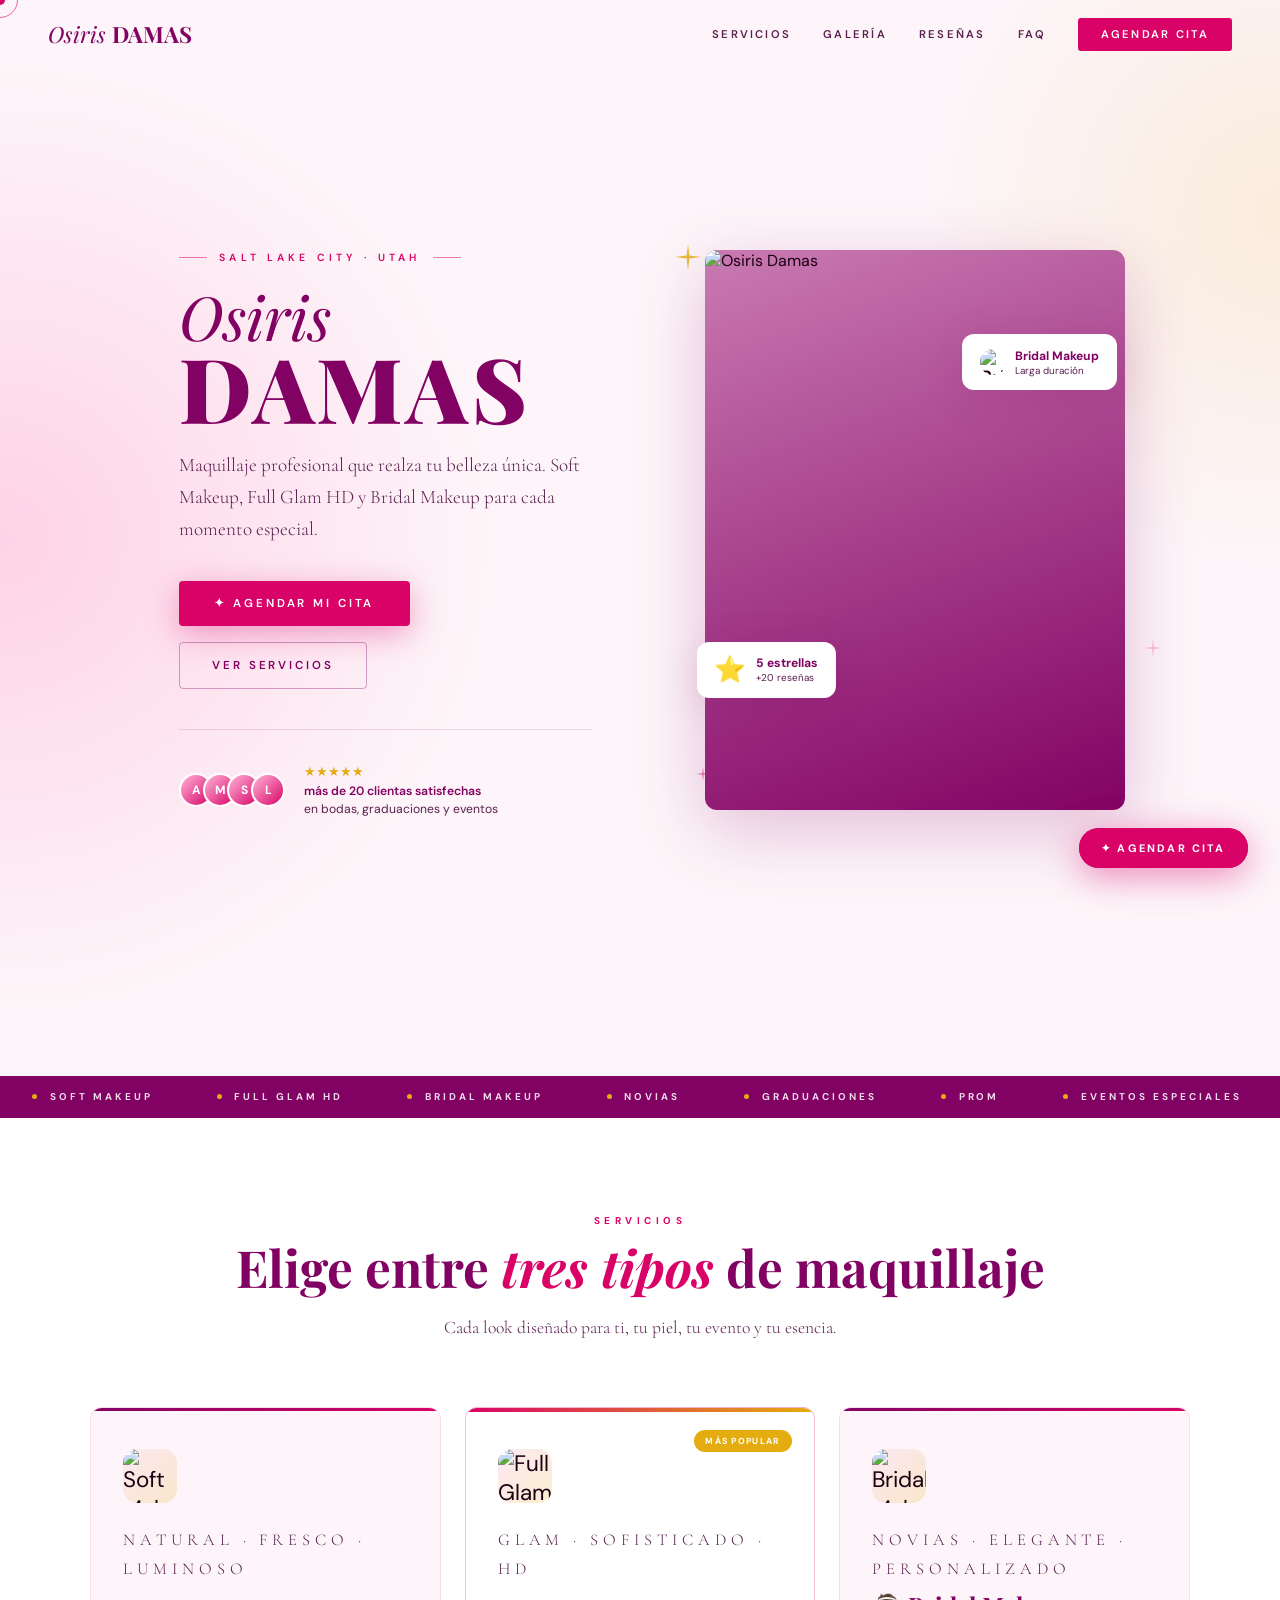
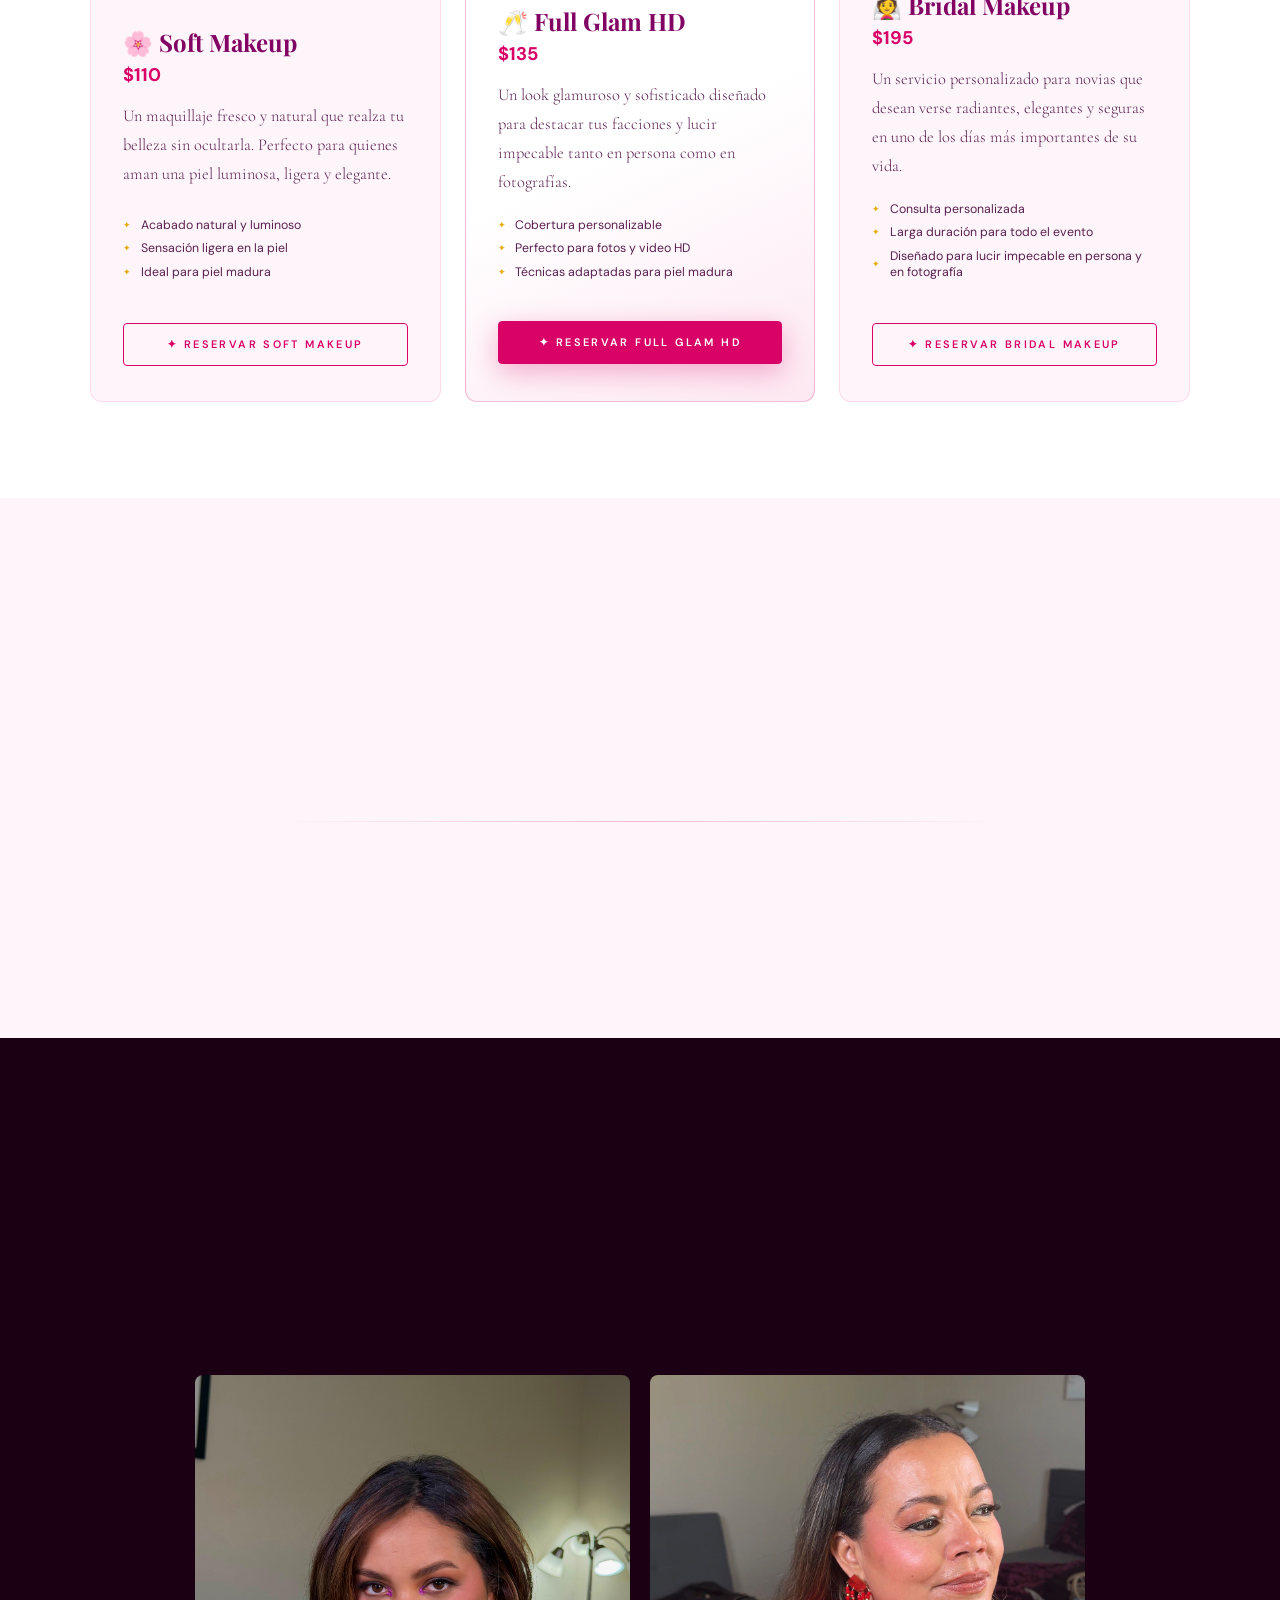
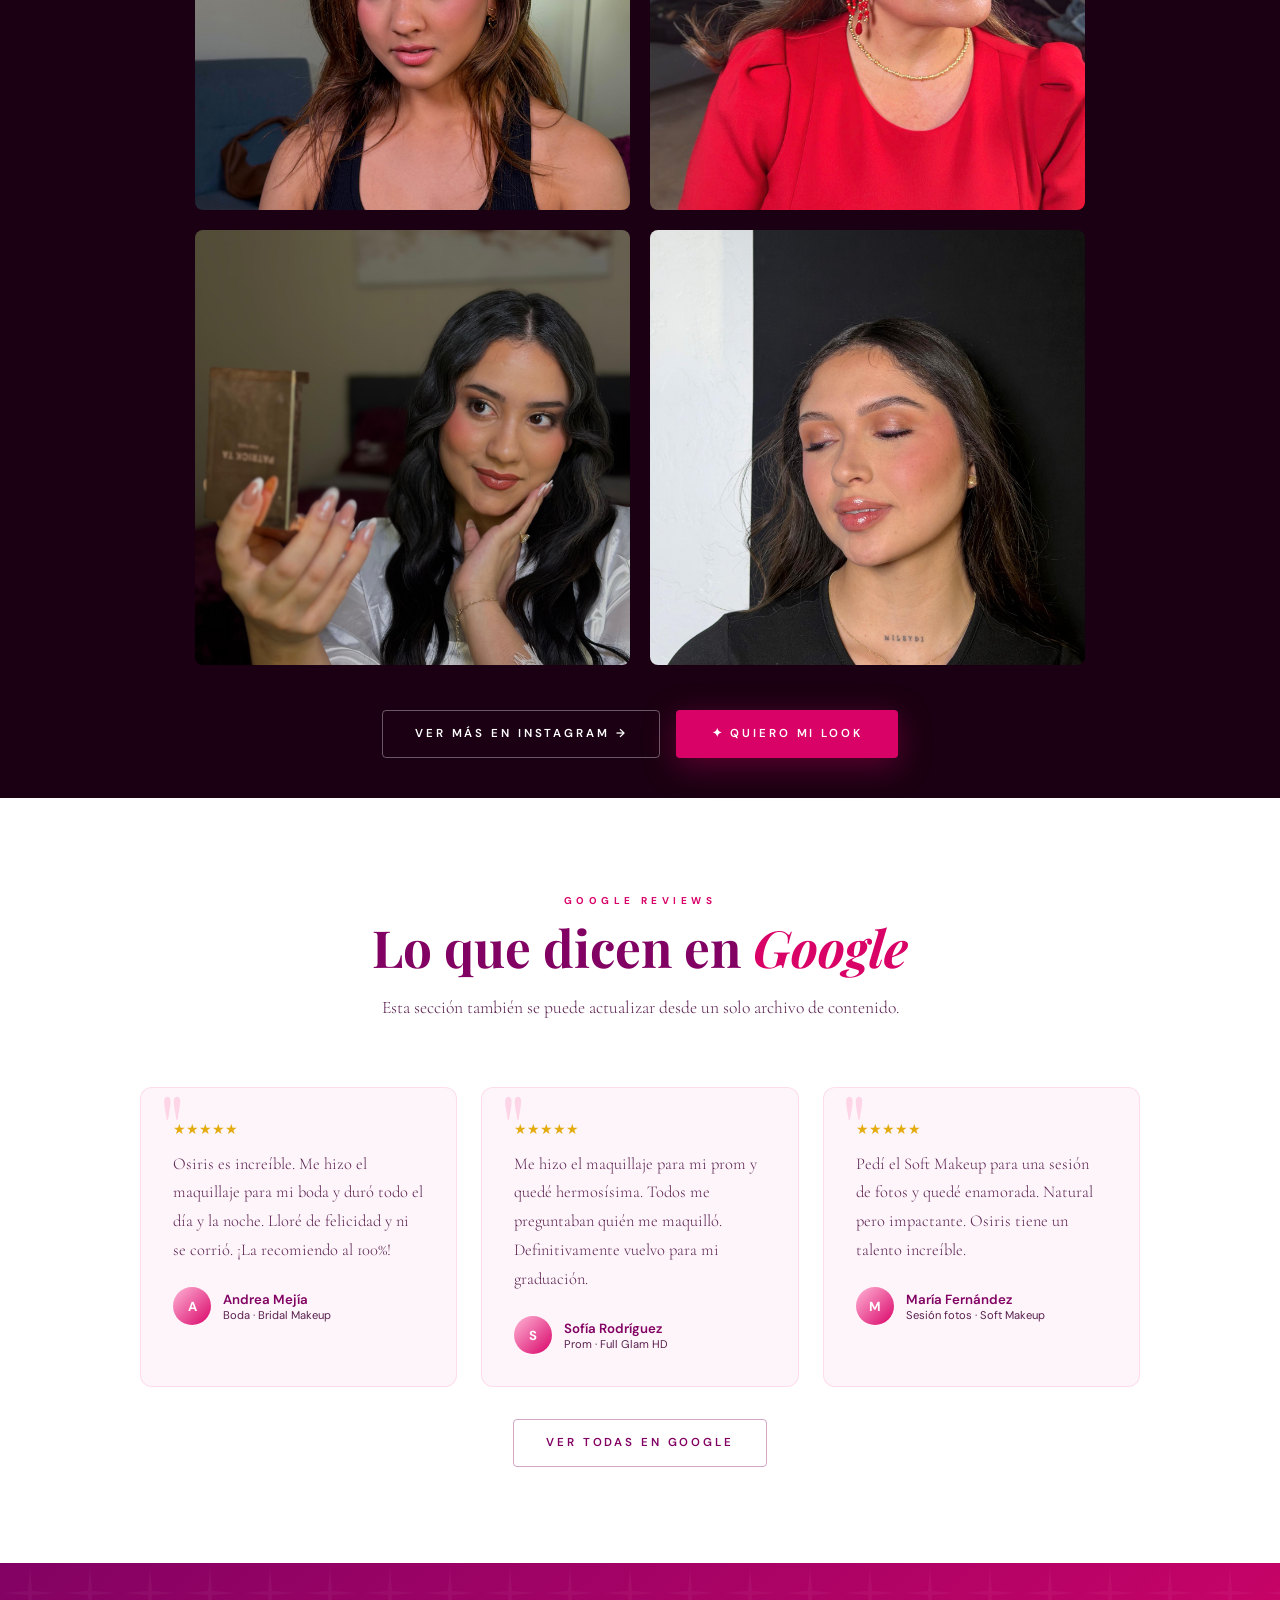
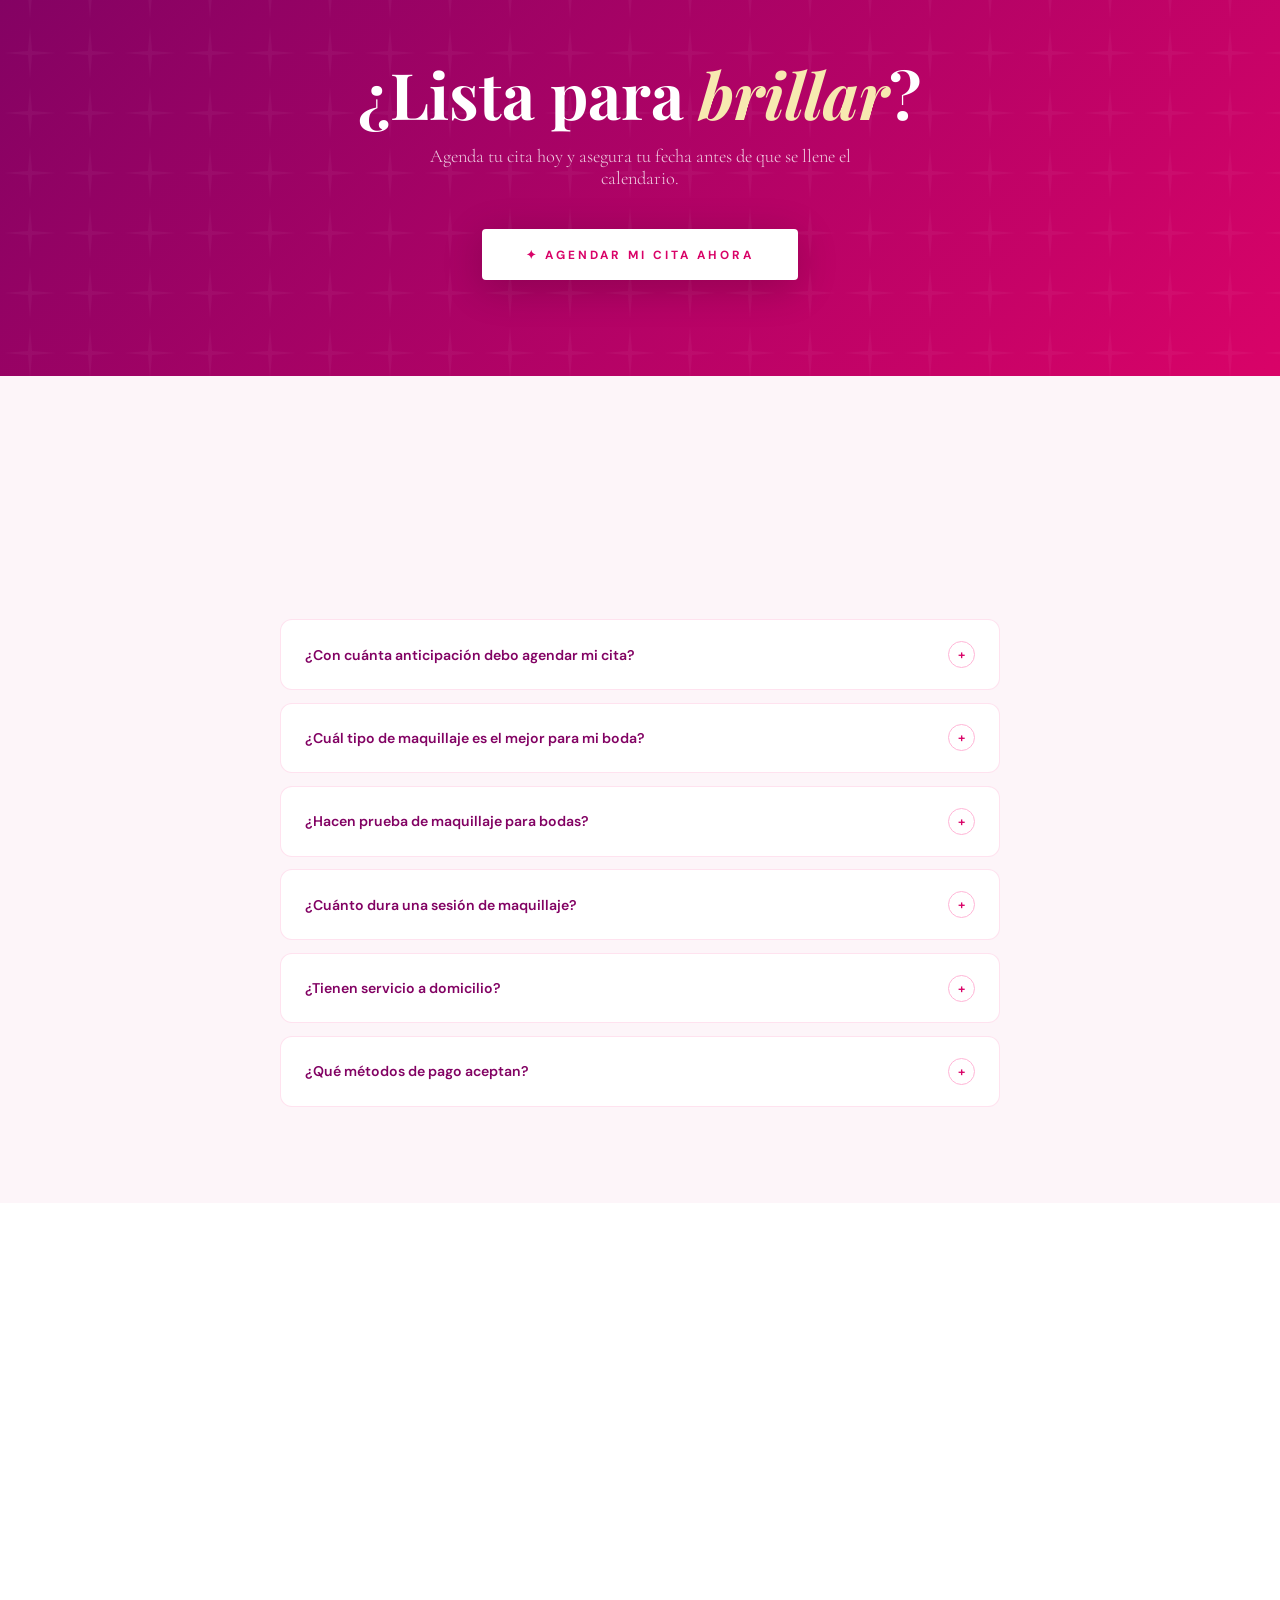
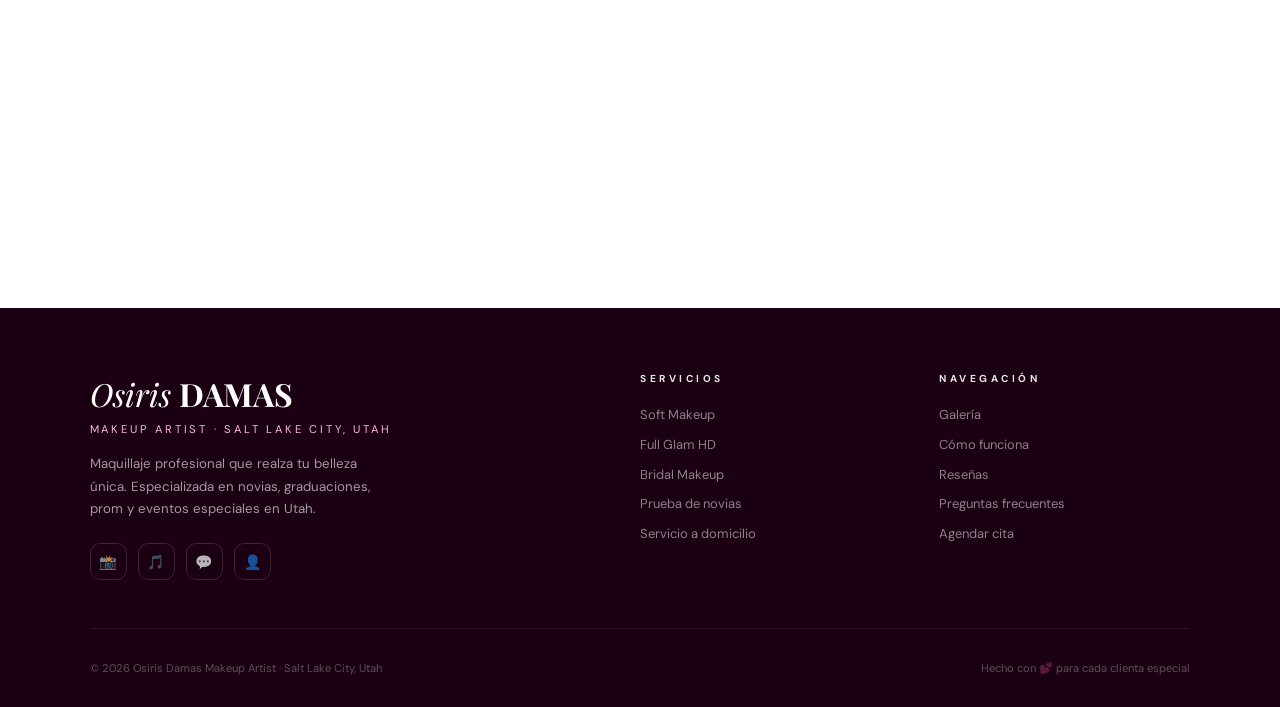
==== index.html @ a89fee1b "Fix content visibility and simplify admin editor" ====
<!DOCTYPE html>
<html lang="es">
<head>
  <!-- Favicon -->
  <link rel="icon" type="image/png" href="assets/icons/1.png">
  <!-- Open Graph image for link sharing -->
  <meta property="og:image" content="assets/hero-image.png">
  <meta property="og:image:type" content="image/png">
  <meta property="og:image:width" content="1200">
  <meta property="og:image:height" content="630">
<meta charset="UTF-8">
<meta name="viewport" content="width=device-width, initial-scale=1.0">
<title>Osiris Damas – Makeup Artist | Salt Lake City, Utah</title>
<meta name="description" content="Maquillaje profesional en Salt Lake City. Soft Makeup, Full Glam HD y Bridal Makeup para novias y eventos especiales. Agenda tu cita hoy.">
<link rel="preconnect" href="https://fonts.googleapis.com">
<link href="https://fonts.googleapis.com/css2?family=Playfair+Display:ital,wght@0,400;0,700;0,900;1,400;1,700&family=Cormorant+Garamond:ital,wght@0,300;0,400;0,600;1,300;1,400&family=DM+Sans:wght@300;400;500;600&display=swap" rel="stylesheet">
<style>
:root {
  --plum:#820263;--fuchsia:#D90368;--blush:#FFB6D7;--blush2:#fde8f2;
  --gold:#E5AC0F;--gold-lt:#f7e9b0;--cream:#FDF5F9;--dark:#1a0012;
  --mid:#5a2050;--white:#FFFFFF;
  --radius-sm:4px;--radius-md:12px;--radius-lg:24px;
  --shadow-sm:0 2px 12px rgba(130,2,99,.08);
  --shadow-md:0 8px 40px rgba(130,2,99,.14);
  --shadow-lg:0 20px 70px rgba(130,2,99,.22);
  --t:.3s cubic-bezier(.4,0,.2,1);
}
*,*::before,*::after{box-sizing:border-box;margin:0;padding:0}
html{scroll-behavior:smooth}
body{font-family:'DM Sans',sans-serif;background:var(--cream);color:var(--dark);overflow-x:hidden;cursor:none}
 
/* CURSOR */
#cursor{position:fixed;width:10px;height:10px;background:var(--fuchsia);border-radius:50%;pointer-events:none;z-index:9999;transform:translate(-50%,-50%);transition:width .2s,height .2s;mix-blend-mode:multiply}
#cursor-ring{position:fixed;width:36px;height:36px;border:1.5px solid var(--fuchsia);border-radius:50%;pointer-events:none;z-index:9998;transform:translate(-50%,-50%);transition:width .25s,height .25s,border-color .25s;opacity:.6}
 
/* NAV */
nav{position:fixed;top:0;left:0;right:0;z-index:100;padding:1.1rem 3rem;display:flex;align-items:center;justify-content:space-between;transition:background var(--t),box-shadow var(--t)}
nav.scrolled{background:rgba(253,245,249,.9);backdrop-filter:blur(18px);box-shadow:0 2px 24px rgba(130,2,99,.08)}
.nav-logo{font-family:'Playfair Display',serif;font-style:italic;font-size:1.4rem;color:var(--plum);text-decoration:none}
.nav-logo span{font-style:normal;font-weight:700}
.nav-links{display:flex;gap:2rem;align-items:center}
.nav-links a{font-size:.7rem;font-weight:600;letter-spacing:.2em;text-transform:uppercase;color:var(--mid);text-decoration:none;transition:color var(--t)}
.nav-links a:hover{color:var(--fuchsia)}
.nav-cta{padding:.6rem 1.4rem!important;background:var(--fuchsia)!important;color:#fff!important;border-radius:3px;transition:background var(--t)!important}
.nav-cta:hover{background:var(--plum)!important}
.hamburger{display:none;flex-direction:column;gap:5px;cursor:pointer;background:none;border:none;padding:4px}
.hamburger span{width:24px;height:1.5px;background:var(--plum);display:block}
 
/* HERO */
.hero{min-height:100vh;display:grid;grid-template-columns:1fr 1fr;align-items:center;position:relative;overflow:hidden;padding-top:80px}
.hero::before{content:'';position:absolute;inset:0;background:radial-gradient(ellipse 70% 80% at 0% 50%,rgba(255,182,215,.55) 0%,transparent 55%),radial-gradient(ellipse 50% 60% at 100% 20%,rgba(229,172,15,.12) 0%,transparent 55%);pointer-events:none}
.hero-text{padding:4rem 3rem 4rem 7vw;position:relative;z-index:1;animation:fadeUp .9s ease both}
.hero-eyebrow{display:inline-flex;align-items:center;gap:.75rem;font-size:.65rem;font-weight:600;letter-spacing:.4em;text-transform:uppercase;color:var(--fuchsia);margin-bottom:1.5rem}
.hero-eyebrow::before,.hero-eyebrow::after{content:'';width:28px;height:1px;background:var(--fuchsia);opacity:.5}
.hero-title{font-family:'Playfair Display',serif;font-size:clamp(3.5rem,7vw,6.5rem);line-height:.93;color:var(--plum);margin-bottom:1.4rem}
.hero-title em{font-style:italic;display:block;font-size:.68em;font-weight:400}
.hero-title strong{display:block;font-weight:900;letter-spacing:.04em}
.hero-sub{font-family:'Cormorant Garamond',serif;font-size:1.2rem;font-weight:300;color:var(--mid);line-height:1.65;max-width:420px;margin-bottom:2.2rem}
.hero-actions{display:flex;gap:1rem;flex-wrap:wrap}
.btn-primary{display:inline-flex;align-items:center;gap:.5rem;padding:.95rem 2.2rem;background:var(--fuchsia);color:#fff;font-size:.72rem;font-weight:600;letter-spacing:.25em;text-transform:uppercase;text-decoration:none;border-radius:var(--radius-sm);border:none;cursor:pointer;transition:background var(--t),transform var(--t),box-shadow var(--t);box-shadow:0 8px 32px rgba(217,3,104,.35)}
.btn-primary:hover{background:var(--plum);transform:translateY(-3px);box-shadow:var(--shadow-lg)}
.btn-ghost{display:inline-flex;align-items:center;gap:.5rem;padding:.95rem 2rem;background:transparent;color:var(--plum);font-size:.72rem;font-weight:600;letter-spacing:.25em;text-transform:uppercase;text-decoration:none;border:1.5px solid rgba(130,2,99,.35);border-radius:var(--radius-sm);cursor:pointer;transition:all var(--t)}
.btn-ghost:hover{background:var(--plum);color:#fff;border-color:var(--plum);transform:translateY(-3px)}
.hero-proof{display:flex;align-items:center;gap:1.2rem;margin-top:2.5rem;padding-top:2rem;border-top:1px solid rgba(130,2,99,.12)}
.proof-avatars{display:flex}
.proof-avatars span{width:34px;height:34px;border-radius:50%;border:2px solid #fff;background:linear-gradient(135deg,var(--blush),var(--fuchsia));margin-left:-10px;display:flex;align-items:center;justify-content:center;font-size:.75rem;color:#fff;font-weight:700}
.proof-avatars span:first-child{margin-left:0}
.proof-text{font-size:.76rem;color:var(--mid);line-height:1.5}
.proof-text strong{color:var(--plum);font-weight:600}
.proof-stars{color:var(--gold);font-size:.8rem;display:block}
 
/* hero visual */
.hero-visual{position:relative;height:100vh;display:flex;align-items:center;justify-content:center;animation:fadeUp 1s .2s ease both}
.hero-img-main{width:420px;height:560px;border-radius:var(--radius-md);background:linear-gradient(160deg,#c97ab2 0%,#820263 100%);box-shadow:var(--shadow-lg);position:relative;display:flex;align-items:center;justify-content:center;overflow:hidden}

.hero-chip{position:absolute;background:#fff;border-radius:var(--radius-md);padding:.85rem 1.1rem;box-shadow:var(--shadow-md);font-size:.72rem;font-weight:600;display:flex;align-items:center;gap:.6rem;animation:float 4s ease-in-out infinite}
.hero-chip-1{top:15%;right:2%;animation-delay:0s}
.hero-chip-2{bottom:20%;left:-2%;animation-delay:1.5s}
.chip-icon{font-size:1.2rem}
.chip-label{color:var(--mid);font-size:.62rem;display:block;font-weight:400}
.deco-star{position:absolute;pointer-events:none;animation:twinkle 3s ease-in-out infinite}
 
@keyframes float{0%,100%{transform:translateY(0)}50%{transform:translateY(-8px)}}
@keyframes twinkle{0%,100%{opacity:.3;transform:scale(1) rotate(0deg)}50%{opacity:1;transform:scale(1.25) rotate(20deg)}}
@keyframes fadeUp{from{opacity:0;transform:translateY(28px)}to{opacity:1;transform:translateY(0)}}
@keyframes scroll-left{from{transform:translateX(0)}to{transform:translateX(-50%)}}
@keyframes ripple{from{transform:scale(1);opacity:.4}to{transform:scale(1.5);opacity:0}}
@keyframes pulse-btn{0%,100%{box-shadow:0 8px 36px rgba(217,3,104,.45)}50%{box-shadow:0 8px 50px rgba(217,3,104,.7)}}
 
/* TICKER */
.ticker{background:var(--plum);padding:.9rem 0;overflow:hidden}
.ticker-track{display:flex;animation:scroll-left 22s linear infinite;white-space:nowrap}
.ticker-item{display:inline-flex;align-items:center;gap:.8rem;padding:0 2rem;font-size:.62rem;font-weight:700;letter-spacing:.3em;text-transform:uppercase;color:rgba(255,255,255,.85)}
.ticker-dot{width:5px;height:5px;border-radius:50%;background:var(--gold);flex-shrink:0}
 
/* SECTION SYSTEM */
section{padding:6rem 7vw}
.section-header{text-align:center;margin-bottom:4rem}
.section-header .overline{font-size:.62rem;font-weight:700;letter-spacing:.45em;text-transform:uppercase;color:var(--fuchsia);display:block;margin-bottom:.7rem}
.section-header h2{font-family:'Playfair Display',serif;font-size:clamp(2rem,4vw,3.2rem);color:var(--plum);line-height:1.15}
.section-header h2 em{font-style:italic;color:var(--fuchsia)}
.section-header p{font-family:'Cormorant Garamond',serif;font-size:1.1rem;font-weight:300;color:var(--mid);max-width:520px;margin:1rem auto 0;line-height:1.7}
 
/* CARDS */
#servicios{background:#fff}
.cards{display:grid;grid-template-columns:repeat(auto-fit,minmax(285px,1fr));gap:1.5rem;max-width:1100px;margin:0 auto}
.card{position:relative;background:var(--cream);border-radius:var(--radius-md);padding:2.6rem 2rem 2.2rem;display:flex;flex-direction:column;align-items:flex-start;overflow:hidden;transition:transform var(--t),box-shadow var(--t);border:1.5px solid rgba(255,182,215,.4)}
.card:hover{transform:translateY(-8px);box-shadow:var(--shadow-lg)}
.card::before{content:'';position:absolute;top:0;left:0;right:0;height:3px;background:linear-gradient(90deg,var(--plum),var(--fuchsia))}
.card.featured{background:linear-gradient(155deg,#fff 55%,var(--blush2));border-color:rgba(217,3,104,.25)}
.card.featured::before{background:linear-gradient(90deg,var(--fuchsia),var(--gold));height:4px}
.badge{position:absolute;top:1.4rem;right:1.4rem;background:var(--gold);color:#fff;font-size:.55rem;font-weight:700;letter-spacing:.15em;text-transform:uppercase;padding:.3rem .7rem;border-radius:20px}
.card-icon{width:54px;height:54px;border-radius:14px;display:flex;align-items:center;justify-content:center;font-size:1.4rem;margin-bottom:1.4rem;background:linear-gradient(135deg,var(--blush2),rgba(229,172,15,.2))}
.card-tag{font-size:.6rem;font-weight:700;letter-spacing:.3em;text-transform:uppercase;color:var(--gold);margin-bottom:.5rem}
.card h3{font-family:'Playfair Display',serif;font-size:1.5rem;color:var(--plum);margin-bottom:.35rem;line-height:1.2}
.card-price{font-size:1.15rem;font-weight:700;color:var(--fuchsia);margin-bottom:.95rem}
.card p{font-family:'Cormorant Garamond',serif;font-size:1.03rem;line-height:1.75;color:var(--mid);font-weight:300;flex:1}
.card-perks{margin:1.3rem 0;display:flex;flex-direction:column;gap:.45rem}
.card-perks li{display:flex;align-items:center;gap:.6rem;font-size:.77rem;color:var(--mid);list-style:none}
.card-perks li::before{content:'✦';color:var(--gold);font-size:.58rem;flex-shrink:0}
.btn-book{display:inline-flex;align-items:center;justify-content:center;gap:.5rem;width:100%;padding:.85rem;border:1.5px solid var(--fuchsia);background:transparent;color:var(--fuchsia);font-family:'DM Sans',sans-serif;font-size:.68rem;font-weight:600;letter-spacing:.22em;text-transform:uppercase;text-decoration:none;border-radius:var(--radius-sm);cursor:pointer;transition:all var(--t);margin-top:1.4rem}
.btn-book:hover,.card.featured .btn-book{background:var(--fuchsia);color:#fff;box-shadow:0 8px 28px rgba(217,3,104,.3);transform:translateY(-2px)}
.card.featured .btn-book:hover{background:var(--plum);border-color:var(--plum)}
 
/* PROCESS */
#proceso{background:var(--cream)}
.steps{display:grid;grid-template-columns:repeat(auto-fit,minmax(190px,1fr));gap:2rem;max-width:900px;margin:0 auto;position:relative}
.steps::before{content:'';position:absolute;top:2.1rem;left:10%;right:10%;height:1px;background:linear-gradient(90deg,transparent,var(--blush),transparent)}
.step{text-align:center;display:flex;flex-direction:column;align-items:center;gap:.9rem;position:relative;z-index:1}
.step-num{width:44px;height:44px;border-radius:50%;background:#fff;border:1.5px solid var(--blush);display:flex;align-items:center;justify-content:center;font-family:'Playfair Display',serif;font-style:italic;font-size:1.2rem;color:var(--fuchsia);box-shadow:var(--shadow-sm)}
.step h4{font-family:'Playfair Display',serif;font-size:1rem;color:var(--plum)}
.step p{font-size:.8rem;color:var(--mid);line-height:1.6}
 
/* GALLERY */
#galeria{background:var(--dark);padding:6rem 0 0}
#galeria .section-header{padding:0 7vw 3rem}
#galeria .section-header h2{color:#fff}
#galeria .section-header h2 em{color:var(--blush)}
#galeria .section-header p{color:rgba(255,255,255,.6)}
#galeria .overline{color:var(--blush)}
.gallery-grid{
  display: grid;
  grid-template-columns: repeat(2, 1fr);
  grid-template-rows: auto;
  gap: 20px;
  padding: 0 5px 5px;
  max-width: 900px;
  margin: 0 auto;
}
.gal-item {
  position: relative;
  width: 100%;
  aspect-ratio: 1/1;
  min-height: 320px;
  overflow: hidden;
  border-radius: 8px;
  background: #eee;
  display: flex;
  align-items: center;
  justify-content: center;
}
.gal-item img {
  width: 100%;
  height: 100%;
  object-fit: cover;
  display: block;
}
.gal-item{border-radius:8px;overflow:hidden;position:relative;cursor:pointer;transition:transform var(--t),box-shadow var(--t)}
.gal-item:hover{transform:scale(1.025);z-index:2;box-shadow:0 20px 60px rgba(0,0,0,.5)}
.gal-icon{position:absolute;inset:0;display:flex;align-items:center;justify-content:center;font-size:3rem;opacity:.2}
.gal-label{position:absolute;bottom:.8rem;left:1rem;z-index:2;font-size:.58rem;font-weight:700;letter-spacing:.25em;text-transform:uppercase;color:rgba(255,255,255,.9);opacity:0;transform:translateY(6px);transition:all var(--t)}
.gal-item:hover .gal-label{opacity:1;transform:translateY(0)}
.gallery-cta{text-align:center;padding:2.5rem 1rem;display:flex;gap:1rem;justify-content:center;flex-wrap:wrap}
 
/* TESTIMONIALS */
#testimonios{background:#fff}
.testi-grid{display:grid;grid-template-columns:repeat(auto-fit,minmax(280px,1fr));gap:1.5rem;max-width:1000px;margin:0 auto}
.testi{background:var(--cream);border-radius:var(--radius-md);padding:2rem;border:1.5px solid rgba(255,182,215,.4);position:relative;transition:transform var(--t),box-shadow var(--t)}
.testi:hover{transform:translateY(-4px);box-shadow:var(--shadow-md)}
.testi::before{content:'"';font-family:'Playfair Display',serif;font-size:5.5rem;color:var(--blush);line-height:1;position:absolute;top:-.4rem;left:1.1rem;opacity:.5}
.testi-stars{color:var(--gold);font-size:.88rem;margin-bottom:.75rem}
.testi p{font-family:'Cormorant Garamond',serif;font-size:1.03rem;font-weight:300;line-height:1.75;color:var(--mid);margin-bottom:1.4rem}
.testi-author{display:flex;align-items:center;gap:.75rem}
.author-avatar{width:38px;height:38px;border-radius:50%;background:linear-gradient(135deg,var(--blush),var(--fuchsia));display:flex;align-items:center;justify-content:center;font-weight:700;color:#fff;font-size:.82rem;flex-shrink:0}
.author-name{font-weight:600;font-size:.83rem;color:var(--plum)}
.author-event{font-size:.7rem;color:var(--mid)}
.reviews-cta{text-align:center;margin-top:2rem}
 
/* CTA BANNER */
#cta-banner{background:linear-gradient(135deg,var(--plum) 0%,var(--fuchsia) 100%);padding:6rem 7vw;text-align:center;position:relative;overflow:hidden}
#cta-banner::before{content:'';position:absolute;inset:0;background:url("data:image/svg+xml,%3Csvg width='60' height='60' xmlns='http://www.w3.org/2000/svg'%3E%3Cpath d='M30 5 L32 28 L55 30 L32 32 L30 55 L28 32 L5 30 L28 28 Z' fill='rgba(255,255,255,0.04)'/%3E%3C/svg%3E") repeat;pointer-events:none}
#cta-banner h2{font-family:'Playfair Display',serif;font-size:clamp(2.2rem,5vw,4rem);color:#fff;line-height:1.1;margin-bottom:1rem;position:relative}
#cta-banner h2 em{font-style:italic;color:var(--gold-lt)}
#cta-banner p{font-family:'Cormorant Garamond',serif;font-size:1.15rem;font-weight:300;color:rgba(255,255,255,.8);max-width:480px;margin:0 auto 2.5rem;position:relative}
.btn-cta-white{display:inline-flex;align-items:center;gap:.6rem;padding:1.1rem 2.8rem;background:#fff;color:var(--fuchsia);font-size:.74rem;font-weight:700;letter-spacing:.25em;text-transform:uppercase;text-decoration:none;border-radius:var(--radius-sm);transition:all var(--t);box-shadow:0 8px 40px rgba(0,0,0,.2);position:relative}
.btn-cta-white:hover{background:var(--gold);color:#fff;transform:translateY(-4px);box-shadow:0 16px 48px rgba(0,0,0,.3)}
 
/* FAQ */
#faq{background:var(--cream)}
.faq-list{max-width:720px;margin:0 auto;display:flex;flex-direction:column;gap:.8rem}
.faq-item{background:#fff;border-radius:var(--radius-md);border:1.5px solid rgba(255,182,215,.4);overflow:hidden;transition:box-shadow var(--t)}
.faq-item:hover{box-shadow:var(--shadow-sm)}
.faq-q{width:100%;background:none;border:none;padding:1.3rem 1.5rem;display:flex;align-items:center;justify-content:space-between;gap:1rem;cursor:pointer;font-family:'DM Sans',sans-serif;font-size:.88rem;font-weight:600;color:var(--plum);text-align:left}
.faq-arrow{width:27px;height:27px;border-radius:50%;border:1.5px solid var(--blush);display:flex;align-items:center;justify-content:center;flex-shrink:0;transition:transform var(--t),background var(--t),border-color var(--t);color:var(--fuchsia);font-size:.8rem}
.faq-item.open .faq-arrow{transform:rotate(45deg);background:var(--fuchsia);border-color:var(--fuchsia);color:#fff}
.faq-a{max-height:0;overflow:hidden;transition:max-height .4s ease,padding .3s;padding:0 1.5rem;font-family:'Cormorant Garamond',serif;font-size:1rem;font-weight:300;color:var(--mid);line-height:1.7}
.faq-item.open .faq-a{max-height:300px;padding:0 1.5rem 1.3rem}
 
/* BOOKING */
#agendar{background:#fff;display:grid;grid-template-columns:1fr 1fr;gap:4rem;align-items:center;padding:6rem 7vw}
.contact-info h2{font-family:'Playfair Display',serif;font-size:clamp(2rem,4vw,3rem);color:var(--plum);line-height:1.2;margin-bottom:1rem}
.contact-info h2 em{font-style:italic;color:var(--fuchsia)}
.contact-info>p{font-family:'Cormorant Garamond',serif;font-size:1.1rem;font-weight:300;color:var(--mid);line-height:1.7;margin-bottom:2rem}
.contact-detail{display:flex;align-items:center;gap:.8rem;margin-bottom:1rem;font-size:.83rem;color:var(--mid)}
.contact-detail strong{color:var(--plum);font-weight:600}
.contact-detail .icon{width:36px;height:36px;border-radius:10px;background:var(--blush2);display:flex;align-items:center;justify-content:center;font-size:1rem;flex-shrink:0}
.booking-form{
  background: #fff;
  border-radius: var(--radius-lg);
  padding: 2.8rem 2.2rem 2.2rem 2.2rem;
  border: 2.5px solid #f7e9b0;
  box-shadow: 0 8px 32px rgba(217,3,104,.10);
  max-width: 480px;
  margin: 0 auto;
  display: flex;
  flex-direction: column;
  gap: 1.2rem;
}
.booking-form h3{font-family:'Playfair Display',serif;font-size:1.6rem;color:var(--plum);margin-bottom:.3rem}
.form-sub{font-size:.78rem;color:var(--mid);margin-bottom:1.8rem}
.booking-cta-copy{font-size:.82rem;color:var(--mid);margin:-.3rem 0 .9rem;line-height:1.6}
.booking-actions{display:flex;flex-direction:column;gap:.85rem}
.form-row{
  display: grid;
  grid-template-columns: 1fr 1fr;
  gap: 1.2rem;
  margin-bottom: 1.2rem;
}
.form-group{
  display: flex;
  flex-direction: column;
  gap: .4rem;
  margin-bottom: 1.1rem;
}
.form-group label{
  font-size: .7rem;
  font-weight: 700;
  letter-spacing: .18em;
  text-transform: uppercase;
  color: #820263;
  margin-bottom: .2rem;
}
.form-group input,
.form-group select,
.form-group textarea {
  background: #fff;
  border: 1.5px solid #f7e9b0;
  border-radius: var(--radius-md);
  padding: .82rem 1.1rem;
  font-family: 'DM Sans',sans-serif;
  font-size: .97rem;
  color: var(--dark);
  outline: none;
  transition: border-color var(--t),box-shadow var(--t);
  appearance: none;
  margin-top: .1rem;
  margin-bottom: .1rem;
  box-shadow: 0 2px 12px rgba(130,2,99,.04);
  font-weight: 400;
}
.form-group input:focus,
.form-group select:focus,
.form-group textarea:focus {
  border-color: var(--fuchsia);
  box-shadow: 0 0 0 3px #D9036822;
}
.form-group textarea{
  resize: vertical;
  min-height: 85px;
  max-height: 220px;
}
.form-submit{
  width: 100%;
  padding: 1.1rem;
  background: var(--fuchsia);
  color: #fff;
  border: none;
  border-radius: var(--radius-md);
  font-family: 'DM Sans',sans-serif;
  font-size: .92rem;
  font-weight: 700;
  letter-spacing: .25em;
  text-transform: uppercase;
  cursor: pointer;
  transition: background var(--t),transform var(--t),box-shadow var(--t);
  box-shadow: 0 8px 32px rgba(217,3,104,.18);
  margin-top: .7rem;
  display: flex;
  align-items: center;
  justify-content: center;
  gap: .7rem;
  margin-bottom: .2rem;
}
.form-submit:hover{
  background: var(--plum);
  transform: translateY(-2px);
  box-shadow: var(--shadow-lg);
}
.form-success{display:none;text-align:center;padding:2rem}
.form-success .success-icon{font-size:3rem;margin-bottom:1rem}
.form-success h4{font-family:'Playfair Display',serif;font-size:1.5rem;color:var(--plum);margin-bottom:.5rem}
.form-success p{color:var(--mid);font-size:.86rem}
 
/* FOOTER */
footer{background:var(--dark);padding:4rem 7vw 2rem;color:rgba(255,255,255,.6)}
.footer-top{display:grid;grid-template-columns:2fr 1fr 1fr;gap:3rem;padding-bottom:3rem;border-bottom:1px solid rgba(255,255,255,.08);margin-bottom:2rem}
.footer-logo{font-family:'Playfair Display',serif;font-style:italic;font-size:2rem;color:#fff;display:block;margin-bottom:.4rem}
.footer-logo span{font-style:normal;font-weight:700}
.footer-tagline{font-size:.7rem;letter-spacing:.25em;text-transform:uppercase;color:var(--blush);margin-bottom:1.1rem}
.footer-desc{font-size:.83rem;line-height:1.7;max-width:280px}
.footer-social{display:flex;gap:.7rem;margin-top:1.4rem}
.social-btn{width:37px;height:37px;border-radius:10px;border:1px solid rgba(255,255,255,.15);display:flex;align-items:center;justify-content:center;color:rgba(255,255,255,.7);text-decoration:none;font-size:.88rem;transition:all var(--t)}
.social-btn:hover{background:var(--fuchsia);border-color:var(--fuchsia);color:#fff;transform:translateY(-2px)}
.footer-col h5{font-size:.63rem;font-weight:700;letter-spacing:.35em;text-transform:uppercase;color:rgba(255,255,255,.9);margin-bottom:1.1rem}
.footer-col ul{list-style:none}
.footer-col ul li{margin-bottom:.55rem}
.footer-col ul li a{color:rgba(255,255,255,.5);text-decoration:none;font-size:.81rem;transition:color var(--t)}
.footer-col ul li a:hover{color:var(--blush)}
.footer-bottom{display:flex;align-items:center;justify-content:space-between;font-size:.7rem;color:rgba(255,255,255,.3);flex-wrap:wrap;gap:.5rem}
 
/* FAB */
.fab{position:fixed;bottom:2rem;right:2rem;z-index:90;display:flex;flex-direction:column;align-items:flex-end;gap:.6rem}
.fab-btn{display:inline-flex;align-items:center;gap:.6rem;padding:.82rem 1.4rem;background:var(--fuchsia);color:#fff;border-radius:40px;font-size:.68rem;font-weight:700;letter-spacing:.2em;text-transform:uppercase;text-decoration:none;box-shadow:0 8px 36px rgba(217,3,104,.45);transition:all var(--t);animation:pulse-btn 3s ease-in-out infinite;position:relative}
.fab-btn:hover{background:var(--plum);transform:scale(1.05);animation:none}
.fab-pulse{position:absolute;inset:0;border-radius:40px;background:var(--fuchsia);animation:ripple 2s ease-out infinite;z-index:-1}
 
/* REVEAL */
.reveal{opacity:0;transform:translateY(28px);transition:opacity .7s ease,transform .7s ease}
.reveal.delay-1{transition-delay:.1s}
.reveal.delay-2{transition-delay:.2s}
.reveal.delay-3{transition-delay:.3s}
.reveal.visible{opacity:1;transform:none}
 
/* RESPONSIVE */
@media(max-width:900px){
  nav{padding:1rem 1.5rem}
  .nav-links{display:none}
  .hamburger{display:flex}
  .hero{grid-template-columns:1fr;min-height:auto;padding-top:80px}
  .hero-visual{display:none}
  .hero-text{padding:3.5rem 1.5rem 3rem}
  #agendar{grid-template-columns:1fr;gap:2rem;padding:4rem 1.5rem}
  .footer-top{grid-template-columns:1fr;gap:2rem}
  .steps::before{display:none}
  .gallery-grid{grid-template-columns:repeat(2,1fr);grid-template-rows:auto}
  .gal-item{grid-column:span 1!important;grid-row:span 1!important;height:180px}
  section{padding:4rem 1.5rem}
  .form-row{grid-template-columns:1fr}
}
</style>
</head>
<body>
 
<div id="cursor"></div>
<div id="cursor-ring"></div>
 
<!-- FAB -->
<div class="fab">
  <div class="fab-pulse"></div>
  <a href="#agendar" class="fab-btn" data-calendly-link>✦ Agendar Cita</a>
</div>
 
<!-- NAV -->
<nav id="nav">
  <a href="#" class="nav-logo">Osiris <span>DAMAS</span></a>
  <div class="nav-links">
    <a href="#servicios">Servicios</a>
    <a href="#galeria">Galería</a>
    <a href="#testimonios">Reseñas</a>
    <a href="#faq">FAQ</a>
    <a href="#agendar" class="nav-cta" data-calendly-link>Agendar Cita</a>
  </div>
  <button class="hamburger" onclick="toggleMenu()" aria-label="Menu">
    <span></span><span></span><span></span>
  </button>
</nav>
 
<!-- HERO -->
<section class="hero">
  <div class="hero-text">
    <p class="hero-eyebrow">Salt Lake City · Utah</p>
    <h1 class="hero-title">
      <em>Osiris</em>
      <strong>DAMAS</strong>
    </h1>
    <p class="hero-sub">Maquillaje profesional que realza tu belleza única. Soft Makeup, Full Glam HD y Bridal Makeup para cada momento especial.</p>
    <div class="hero-actions">
      <a href="#agendar" class="btn-primary" data-calendly-link>✦ Agendar mi cita</a>
      <a href="#servicios" class="btn-ghost">Ver servicios</a>
    </div>
    <div class="hero-proof">
      <div class="proof-avatars">
        <span>A</span><span>M</span><span>S</span><span>L</span>
      </div>
      <div class="proof-text">
        <span class="proof-stars">★★★★★</span>
        <strong>más de 20 clientas satisfechas</strong><br>
        en bodas, graduaciones y eventos
      </div>
    </div>
  </div>
 
  <div class="hero-visual">
    <svg class="deco-star" style="position:absolute;top:18%;left:6%;width:30px;animation-delay:0s" viewBox="0 0 32 32"><path d="M16 2l1.5 12.5L30 16l-12.5 1.5L16 30l-1.5-12.5L2 16l12.5-1.5Z" fill="#E5AC0F" opacity=".8"/></svg>
    <svg class="deco-star" style="position:absolute;top:62%;right:5%;width:20px;animation-delay:1.2s" viewBox="0 0 32 32"><path d="M16 2l1.5 12.5L30 16l-12.5 1.5L16 30l-1.5-12.5L2 16l12.5-1.5Z" fill="#FFB6D7" opacity=".9"/></svg>
    <svg class="deco-star" style="position:absolute;bottom:22%;left:10%;width:16px;animation-delay:.6s" viewBox="0 0 32 32"><path d="M16 2l1.5 12.5L30 16l-12.5 1.5L16 30l-1.5-12.5L2 16l12.5-1.5Z" fill="#D90368" opacity=".5"/></svg>
    <div style="position:relative">
      <div class="hero-img-main">
        <img src="assets/hero-image.png" alt="Osiris Damas" style="width:100%;height:100%;object-fit:cover;display:block;" />
      </div>
      <div class="hero-chip hero-chip-1">
        <img src="assets/icons/1.png" alt="Bridal Makeup Icon" class="chip-icon" style="width:1.6rem;height:1.6rem;object-fit:cover;border-radius:50%;" />
        <div><strong style="color:var(--plum);font-size:.76rem">Bridal Makeup</strong><span class="chip-label">Larga duración</span></div>
      </div>
      <div class="hero-chip hero-chip-2">
        <span class="chip-icon" style="font-size:1.6rem;line-height:1">⭐</span>
        <div><strong style="color:var(--plum);font-size:.76rem">5 estrellas</strong><span class="chip-label">+20 reseñas</span></div>
      </div>
    </div>
  </div>
</section>
 
<!-- TICKER -->
<div class="ticker">
  <div class="ticker-track">
    <span class="ticker-item"><span class="ticker-dot"></span>Soft Makeup</span>
    <span class="ticker-item"><span class="ticker-dot"></span>Full Glam HD</span>
    <span class="ticker-item"><span class="ticker-dot"></span>Bridal Makeup</span>
    <span class="ticker-item"><span class="ticker-dot"></span>Novias</span>
    <span class="ticker-item"><span class="ticker-dot"></span>Graduaciones</span>
    <span class="ticker-item"><span class="ticker-dot"></span>Prom</span>
    <span class="ticker-item"><span class="ticker-dot"></span>Eventos Especiales</span>
    <span class="ticker-item"><span class="ticker-dot"></span>Osiris Damas</span>
    <span class="ticker-item"><span class="ticker-dot"></span>Soft Makeup</span>
    <span class="ticker-item"><span class="ticker-dot"></span>Full Glam HD</span>
    <span class="ticker-item"><span class="ticker-dot"></span>Bridal Makeup</span>
    <span class="ticker-item"><span class="ticker-dot"></span>Novias</span>
    <span class="ticker-item"><span class="ticker-dot"></span>Graduaciones</span>
    <span class="ticker-item"><span class="ticker-dot"></span>Prom</span>
    <span class="ticker-item"><span class="ticker-dot"></span>Eventos Especiales</span>
    <span class="ticker-item"><span class="ticker-dot"></span>Osiris Damas</span>
  </div>
</div>
 
<!-- SERVICIOS -->
<section id="servicios">
  <div class="section-header reveal">
    <span class="overline">Servicios</span>
    <h2>Elige entre <em>tres tipos</em> de maquillaje</h2>
    <p>Cada look diseñado para ti, tu piel, tu evento y tu esencia.</p>
  </div>
  <div class="cards" id="services-list"></div>
</section>
 
<!-- PROCESO -->
<section id="proceso">
  <div class="section-header reveal">
    <span class="overline">Proceso</span>
    <h2>Tu cita en <em>4 pasos</em></h2>
    <p>Simple, personalizado y sin estrés.</p>
  </div>
  <div class="steps">
    <div class="step reveal delay-1">
      <div class="step-num">1</div>
      <h4>Elige tu servicio</h4>
      <p>Soft Makeup, Full Glam HD o Bridal Makeup. Te orientamos para elegir el ideal.</p>
    </div>
    <div class="step reveal delay-2">
      <div class="step-num">2</div>
      <h4>Agenda tu cita</h4>
      <p>Llena el formulario o escríbenos por WhatsApp y confirmamos.</p>
    </div>
    <div class="step reveal delay-3">
      <div class="step-num">3</div>
      <h4>Tu sesión</h4>
      <p>Relájate mientras creamos tu look con productos premium.</p>
    </div>
    <div class="step reveal" style="transition-delay:.4s">
      <div class="step-num">4</div>
      <h4>¡Luce increíble!</h4>
      <p>Sale lista para brillar. ¡Foto obligatoria para la galería! 💕</p>
    </div>
  </div>
</section>
 
<!-- GALERÍA -->
<section id="galeria">
  <div class="section-header reveal">
    <span class="overline">Galería</span>
    <h2>Trabajos <em>reales</em>, clientas reales</h2>
    <p>Cada look es único, cada mujer es especial.</p>
  </div>
      <div class="gallery-grid" id="gallery-list"></div>
  <div class="gallery-cta">
    <a href="https://instagram.com/osirisdamas.mua" target="_blank" class="btn-ghost" style="color:#fff;border-color:rgba(255,255,255,.35)">Ver más en Instagram →</a>
    <a href="#agendar" class="btn-primary" data-calendly-link>✦ Quiero mi look</a>
  </div>
</section>
 
<!-- TESTIMONIOS -->
<section id="testimonios">
  <div class="section-header reveal">
    <span class="overline">Google Reviews</span>
    <h2>Lo que dicen en <em>Google</em></h2>
    <p>Esta sección también se puede actualizar desde un solo archivo de contenido.</p>
  </div>
  <div class="testi-grid" id="reviews-list"></div>
  <div class="reviews-cta" id="google-reviews-cta" style="display:none">
    <a id="google-reviews-link" href="#" target="_blank" rel="noopener noreferrer" class="btn-ghost">Ver todas en Google</a>
  </div>
</section>
 
<!-- CTA BANNER -->
<section id="cta-banner">
  <h2>¿Lista para <em>brillar</em>?</h2>
  <p>Agenda tu cita hoy y asegura tu fecha antes de que se llene el calendario.</p>
  <a href="#agendar" class="btn-cta-white" data-calendly-link>✦ Agendar mi cita ahora</a>
</section>
 
<!-- FAQ -->
<section id="faq">
  <div class="section-header reveal">
    <span class="overline">Preguntas frecuentes</span>
    <h2>Todo lo que necesitas <em>saber</em></h2>
  </div>
  <div class="faq-list">
    <div class="faq-item"><button class="faq-q" onclick="toggleFaq(this)">¿Con cuánta anticipación debo agendar mi cita?<span class="faq-arrow">+</span></button><div class="faq-a">Se recomienda agendar con al menos 2–4 semanas de anticipación, especialmente para bodas, prom o graduaciones. Los fines de semana se agotan rápido.</div></div>
    <div class="faq-item"><button class="faq-q" onclick="toggleFaq(this)">¿Cuál tipo de maquillaje es el mejor para mi boda?<span class="faq-arrow">+</span></button><div class="faq-a">Bridal Makeup es la opción ideal para novias que buscan un look elegante, personalizado y de larga duración. Evaluamos juntas tu piel, tu estilo y el tipo de evento para darte la mejor recomendación.</div></div>
    <div class="faq-item"><button class="faq-q" onclick="toggleFaq(this)">¿Hacen prueba de maquillaje para bodas?<span class="faq-arrow">+</span></button><div class="faq-a">¡Sí! Las pruebas de maquillaje para novias están disponibles como servicio aparte. Es muy recomendable hacerla 1–2 semanas antes del evento.</div></div>
    <div class="faq-item"><button class="faq-q" onclick="toggleFaq(this)">¿Cuánto dura una sesión de maquillaje?<span class="faq-arrow">+</span></button><div class="faq-a">Soft Makeup: aprox. 45 min. Full Glam HD: 60–75 min. Bridal Makeup: 75–90 min. Para novias se reserva tiempo extra para garantizar un resultado perfecto.</div></div>
    <div class="faq-item"><button class="faq-q" onclick="toggleFaq(this)">¿Tienen servicio a domicilio?<span class="faq-arrow">+</span></button><div class="faq-a">Sí, ofrecemos servicio a domicilio en Salt Lake City y áreas cercanas. Puede aplicar un cargo adicional según la distancia. Consúltanos al agendar.</div></div>
    <div class="faq-item"><button class="faq-q" onclick="toggleFaq(this)">¿Qué métodos de pago aceptan?<span class="faq-arrow">+</span></button><div class="faq-a">Aceptamos efectivo, Venmo, Zelle y tarjetas de crédito/débito. Se requiere depósito para confirmar en fechas especiales y temporada alta.</div></div>
  </div>
</section>
 
<!-- AGENDAR -->
<section id="agendar">
  <div class="contact-info reveal">
    <span style="font-size:.62rem;font-weight:700;letter-spacing:.4em;text-transform:uppercase;color:var(--fuchsia)">Agenda tu cita</span>
    <h2 style="margin-top:.6rem">Hablemos y creemos<br>tu <em>look perfecto</em></h2>
    <p>Agenda por Calendly o contáctame directamente. Respondo en menos de 24 horas.</p>
    <div class="contact-detail"><div class="icon">📍</div><div><strong>Ubicación</strong><br>Salt Lake City, Utah</div></div>
    <div class="contact-detail"><div class="icon">📱</div><div><strong>WhatsApp</strong><br>(801) 885-6188</div></div>
    <div class="contact-detail"><div class="icon">✉️</div><div><strong>Correo</strong><br><a href="mailto:Osirisdamas.mua@gmail.com" style="color:inherit;text-decoration:none">Osirisdamas.mua@gmail.com</a></div></div>
    <div class="contact-detail"><div class="icon">📸</div><div><strong>Instagram</strong><br>@osirisdamas.mua</div></div>
    <div class="contact-detail"><div class="icon">🕐</div><div><strong>Horario</strong><br>Lunes – Sábado · 9am – 7pm</div></div>
  </div>
 
  <div class="booking-form reveal delay-2">
    <h3>Reserva Tu Cita</h3>
    <p class="form-sub">Elige el horario que mejor te funcione y agenda directamente en Calendly.</p>
    <div class="booking-actions">
      <a href="#agendar" class="btn-primary" data-calendly-link style="justify-content:center">✦ Reservar por Calendly</a>
      <a href="https://wa.me/18018856188" target="_blank" rel="noopener noreferrer" class="btn-ghost" style="justify-content:center">WhatsApp: +1 (801) 885-6188</a>
    </div>
    <p class="booking-cta-copy">Si tu clienta necesita ayuda antes de reservar, también puede escribir a <a href="mailto:Osirisdamas.mua@gmail.com" style="color:var(--fuchsia);text-decoration:none;font-weight:600">Osirisdamas.mua@gmail.com</a> o por WhatsApp.</p>
  </div>
</section>
 
<!-- FOOTER -->
<footer>
  <div class="footer-top">
    <div>
      <span class="footer-logo">Osiris <span>DAMAS</span></span>
      <p class="footer-tagline">Makeup Artist · Salt Lake City, Utah</p>
      <p class="footer-desc">Maquillaje profesional que realza tu belleza única. Especializada en novias, graduaciones, prom y eventos especiales en Utah.</p>
      <div class="footer-social">
        <a href="https://instagram.com/osirisdamas.mua" target="_blank" rel="noopener noreferrer" class="social-btn" aria-label="Instagram">📸</a>
        <a href="#" class="social-btn" aria-label="TikTok">🎵</a>
        <a href="https://wa.me/18018856188" target="_blank" rel="noopener noreferrer" class="social-btn" aria-label="WhatsApp">💬</a>
        <a href="#" class="social-btn" aria-label="Facebook">👤</a>
      </div>
    </div>
    <div class="footer-col">
      <h5>Servicios</h5>
      <ul>
        <li><a href="#servicios">Soft Makeup</a></li>
        <li><a href="#servicios">Full Glam HD</a></li>
        <li><a href="#servicios">Bridal Makeup</a></li>
        <li><a href="#agendar">Prueba de novias</a></li>
        <li><a href="#agendar">Servicio a domicilio</a></li>
      </ul>
    </div>
    <div class="footer-col">
      <h5>Navegación</h5>
      <ul>
        <li><a href="#galeria">Galería</a></li>
        <li><a href="#proceso">Cómo funciona</a></li>
        <li><a href="#testimonios">Reseñas</a></li>
        <li><a href="#faq">Preguntas frecuentes</a></li>
        <li><a href="#agendar">Agendar cita</a></li>
      </ul>
    </div>
  </div>
  <div class="footer-bottom">
    <span>© 2026 Osiris Damas Makeup Artist · Salt Lake City, Utah</span>
    <span>Hecho con 💕 para cada clienta especial</span>
  </div>
</footer>
 
<script>
const fallbackSiteContent={
  calendlyUrl:'https://calendly.com/osirisdamas-mua/30min',
  services:[
    {
      icon:'assets/icons/3.png',
      iconAlt:'Soft Makeup Icon',
      tag:'Natural · Fresco · Luminoso',
      title:'🌸 Soft Makeup',
      price:'$110',
      description:'Un maquillaje fresco y natural que realza tu belleza sin ocultarla. Perfecto para quienes aman una piel luminosa, ligera y elegante.',
      perks:['Acabado natural y luminoso','Sensación ligera en la piel','Ideal para piel madura'],
      buttonText:'✦ Reservar Soft Makeup',
      featured:false
    },
    {
      icon:'assets/icons/4.png',
      iconAlt:'Full Glam HD Icon',
      tag:'Glam · Sofisticado · HD',
      title:'🥂 Full Glam HD',
      price:'$135',
      description:'Un look glamuroso y sofisticado diseñado para destacar tus facciones y lucir impecable tanto en persona como en fotografías.',
      perks:['Cobertura personalizable','Perfecto para fotos y video HD','Técnicas adaptadas para piel madura'],
      buttonText:'✦ Reservar Full Glam HD',
      featured:true,
      badge:'Más popular'
    },
    {
      icon:'assets/icons/5.png',
      iconAlt:'Bridal Makeup Icon',
      tag:'Novias · Elegante · Personalizado',
      title:'👰 Bridal Makeup',
      price:'$195',
      description:'Un servicio personalizado para novias que desean verse radiantes, elegantes y seguras en uno de los días más importantes de su vida.',
      perks:['Consulta personalizada','Larga duración para todo el evento','Diseñado para lucir impecable en persona y en fotografía'],
      buttonText:'✦ Reservar Bridal Makeup',
      featured:false
    }
  ],
  gallery:[
    {src:'assets/WhatsApp%20Image%202026-05-28%20at%2021.22.02.jpeg',alt:'Maquillaje look 1',label:'Look 1'},
    {src:'assets/WhatsApp%20Image%202026-05-28%20at%2021.22.02%20%281%29.jpeg',alt:'Maquillaje look 2',label:'Look 2'},
    {src:'assets/WhatsApp%20Image%202026-05-28%20at%2021.22.02%20%282%29.jpeg',alt:'Maquillaje look 3',label:'Look 3'},
    {src:'assets/WhatsApp%20Image%202026-05-28%20at%2021.22.02%20%283%29.jpeg',alt:'Maquillaje look 4',label:'Look 4'}
  ],
  googleReviews:{
    placeUrl:'https://www.google.com/search?kgmid=/g/11z525j580&hl=en-US&q=Osiris+Damas+Makeup+Artist&shem=rimspwouoe&shndl=30&source=sh/x/loc/osrp/m1/3&kgs=6ea10d3c159eecc1&utm_source=rimspwouoe,sh/x/loc/osrp/m1/3#lrd=0x874d7fe53f47efe9:0x83ba9cce7504bb18,1,,,,',
    items:[
      {name:'Andrea Mejía',initials:'A',event:'Boda · Bridal Makeup',text:'Osiris es increíble. Me hizo el maquillaje para mi boda y duró todo el día y la noche. Lloré de felicidad y ni se corrió. ¡La recomiendo al 100%!'},
      {name:'Sofía Rodríguez',initials:'S',event:'Prom · Full Glam HD',text:'Me hizo el maquillaje para mi prom y quedé hermosísima. Todos me preguntaban quién me maquilló. Definitivamente vuelvo para mi graduación.'},
      {name:'María Fernández',initials:'M',event:'Sesión fotos · Soft Makeup',text:'Pedí el Soft Makeup para una sesión de fotos y quedé enamorada. Natural pero impactante. Osiris tiene un talento increíble.'}
    ]
  }
};

let siteContent=JSON.parse(JSON.stringify(fallbackSiteContent));
let calendlyHref=fallbackSiteContent.calendlyUrl;

function renderServices(){
  const target=document.getElementById('services-list');
  if(!target)return;
  target.innerHTML=siteContent.services.map((service,index)=>`
    <div class="card ${service.featured?'featured':''} visible">
      ${service.badge?`<span class="badge">${service.badge}</span>`:''}
      <div class="card-icon"><img src="${service.icon}" alt="${service.iconAlt}" style="width:100%;height:100%;object-fit:cover;border-radius:14px;" /></div>
      <p class="card-tag">${service.tag}</p>
      <h3>${service.title}</h3>
      <div class="card-price">${service.price}</div>
      <p>${service.description}</p>
      <ul class="card-perks">
        ${service.perks.map(perk=>`<li>${perk}</li>`).join('')}
      </ul>
      <a class="btn-book" href="${calendlyHref}" target="_blank" rel="noopener noreferrer">${service.buttonText}</a>
    </div>
  `).join('');
}

function renderGallery(){
  const target=document.getElementById('gallery-list');
  if(!target)return;
  target.innerHTML=siteContent.gallery.map(item=>`
    <div class="gal-item">
      <img src="${item.src}" alt="${item.alt}" style="width:100%;height:100%;object-fit:cover;display:block;">
      <span class="gal-label">${item.label}</span>
    </div>
  `).join('');
}

function renderReviews(){
  const target=document.getElementById('reviews-list');
  const cta=document.getElementById('google-reviews-cta');
  const link=document.getElementById('google-reviews-link');
  const reviewItems=siteContent.googleReviews&&siteContent.googleReviews.items?siteContent.googleReviews.items:[];
  if(!target)return;
  target.innerHTML=reviewItems.map((review,index)=>`
    <div class="testi visible">
      <div class="testi-stars">★★★★★</div>
      <p>${review.text}</p>
      <div class="testi-author">
        <div class="author-avatar">${review.initials}</div>
        <div><div class="author-name">${review.name}</div><div class="author-event">${review.event}</div></div>
      </div>
    </div>
  `).join('');
  if(cta&&link&&siteContent.googleReviews&&siteContent.googleReviews.placeUrl){
    link.href=siteContent.googleReviews.placeUrl;
    cta.style.display='block';
  }
}

function applyCalendlyLinks(){
  document.querySelectorAll('[data-calendly-link]').forEach(link=>{
    link.href=calendlyHref;
    if(calendlyHref!=='#agendar'){
      link.target='_blank';
      link.rel='noopener noreferrer';
    }
  });
}

function initializeEditableContent(){
  calendlyHref=siteContent.calendlyUrl||'#agendar';
  renderServices();
  renderGallery();
  renderReviews();
  applyCalendlyLinks();
}

function fetchJson(path){
  return fetch(path).then(response=>{
    if(!response.ok){
      throw new Error(`Failed to load ${path}`);
    }
    return response.json();
  });
}

initializeEditableContent();

Promise.allSettled([
  fetchJson('data/links.json'),
  fetchJson('data/services.json'),
  fetchJson('data/gallery.json'),
  fetchJson('data/reviews.json')
]).then(([linksResult,servicesResult,galleryResult,reviewsResult])=>{
  siteContent={
    calendlyUrl:linksResult.status==='fulfilled' ? (linksResult.value.calendlyUrl||fallbackSiteContent.calendlyUrl) : fallbackSiteContent.calendlyUrl,
    services:servicesResult.status==='fulfilled' ? (servicesResult.value.services||fallbackSiteContent.services) : fallbackSiteContent.services,
    gallery:galleryResult.status==='fulfilled' ? (galleryResult.value.gallery||fallbackSiteContent.gallery) : fallbackSiteContent.gallery,
    googleReviews:{
      placeUrl:linksResult.status==='fulfilled' ? (linksResult.value.googleReviewsUrl||fallbackSiteContent.googleReviews.placeUrl) : fallbackSiteContent.googleReviews.placeUrl,
      items:reviewsResult.status==='fulfilled' ? (reviewsResult.value.reviews||fallbackSiteContent.googleReviews.items) : fallbackSiteContent.googleReviews.items
    }
  };
  initializeEditableContent();
});

// CURSOR
const cursor=document.getElementById('cursor'),ring=document.getElementById('cursor-ring');
let mx=0,my=0,rx=0,ry=0;
document.addEventListener('mousemove',e=>{mx=e.clientX;my=e.clientY});
(function anim(){cursor.style.left=mx+'px';cursor.style.top=my+'px';rx+=(mx-rx)*.15;ry+=(my-ry)*.15;ring.style.left=rx+'px';ring.style.top=ry+'px';requestAnimationFrame(anim)})();
 
// NAV
window.addEventListener('scroll',()=>document.getElementById('nav').classList.toggle('scrolled',scrollY>40));
 
// MOBILE MENU
let menuOpen=false;
function toggleMenu(){
  menuOpen=!menuOpen;
  const l=document.querySelector('.nav-links');
  l.style.cssText=menuOpen?'display:flex;flex-direction:column;position:fixed;top:65px;right:0;background:#fff;padding:2rem;gap:1.5rem;box-shadow:0 20px 60px rgba(130,2,99,.2);min-width:200px;z-index:99;border-left:3px solid var(--blush)':'display:none';
}
 
// REVEAL
const io=new IntersectionObserver(entries=>entries.forEach(e=>{if(e.isIntersecting){e.target.classList.add('visible');io.unobserve(e.target)}}),{threshold:.1});
document.querySelectorAll('.reveal').forEach(el=>io.observe(el));
 
// FAQ
function toggleFaq(btn){
  const item=btn.closest('.faq-item'),open=item.classList.contains('open');
  document.querySelectorAll('.faq-item.open').forEach(i=>i.classList.remove('open'));
  if(!open)item.classList.add('open');
}
 
</script>
</body>
</html>
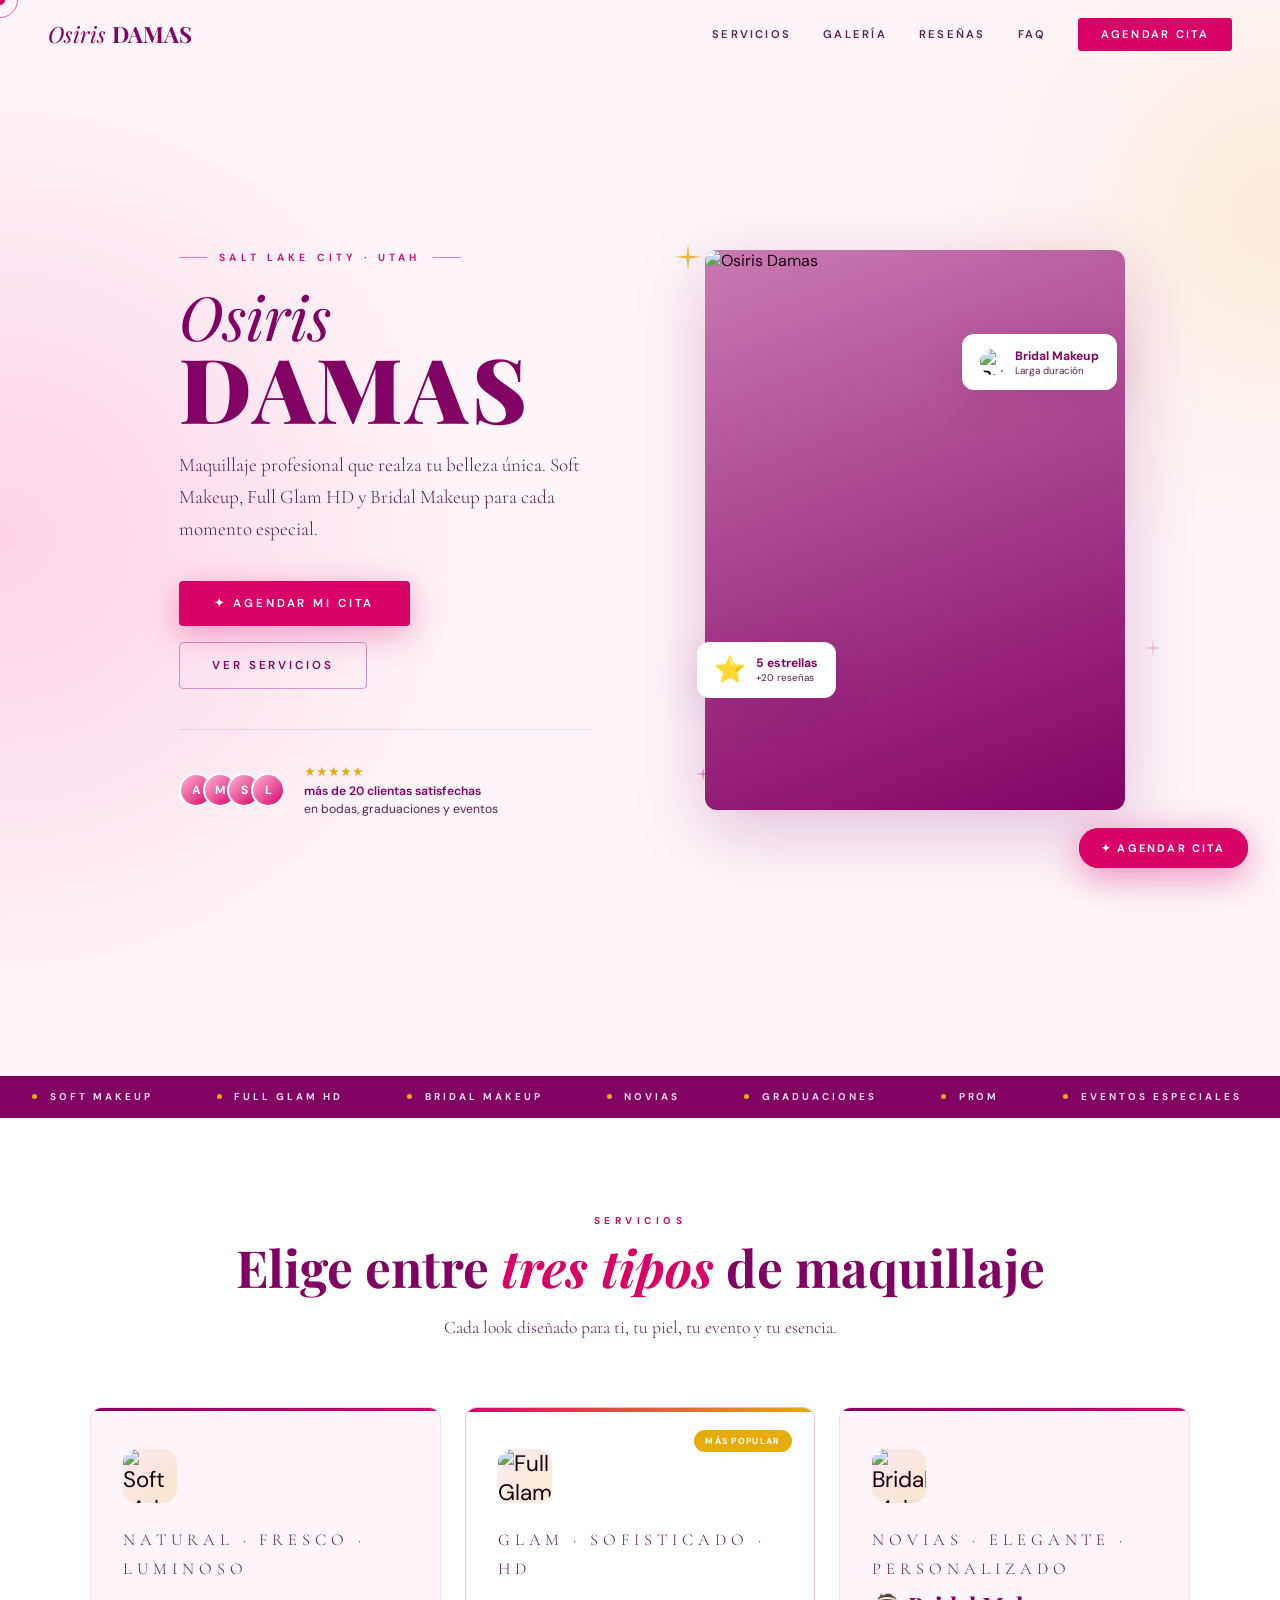
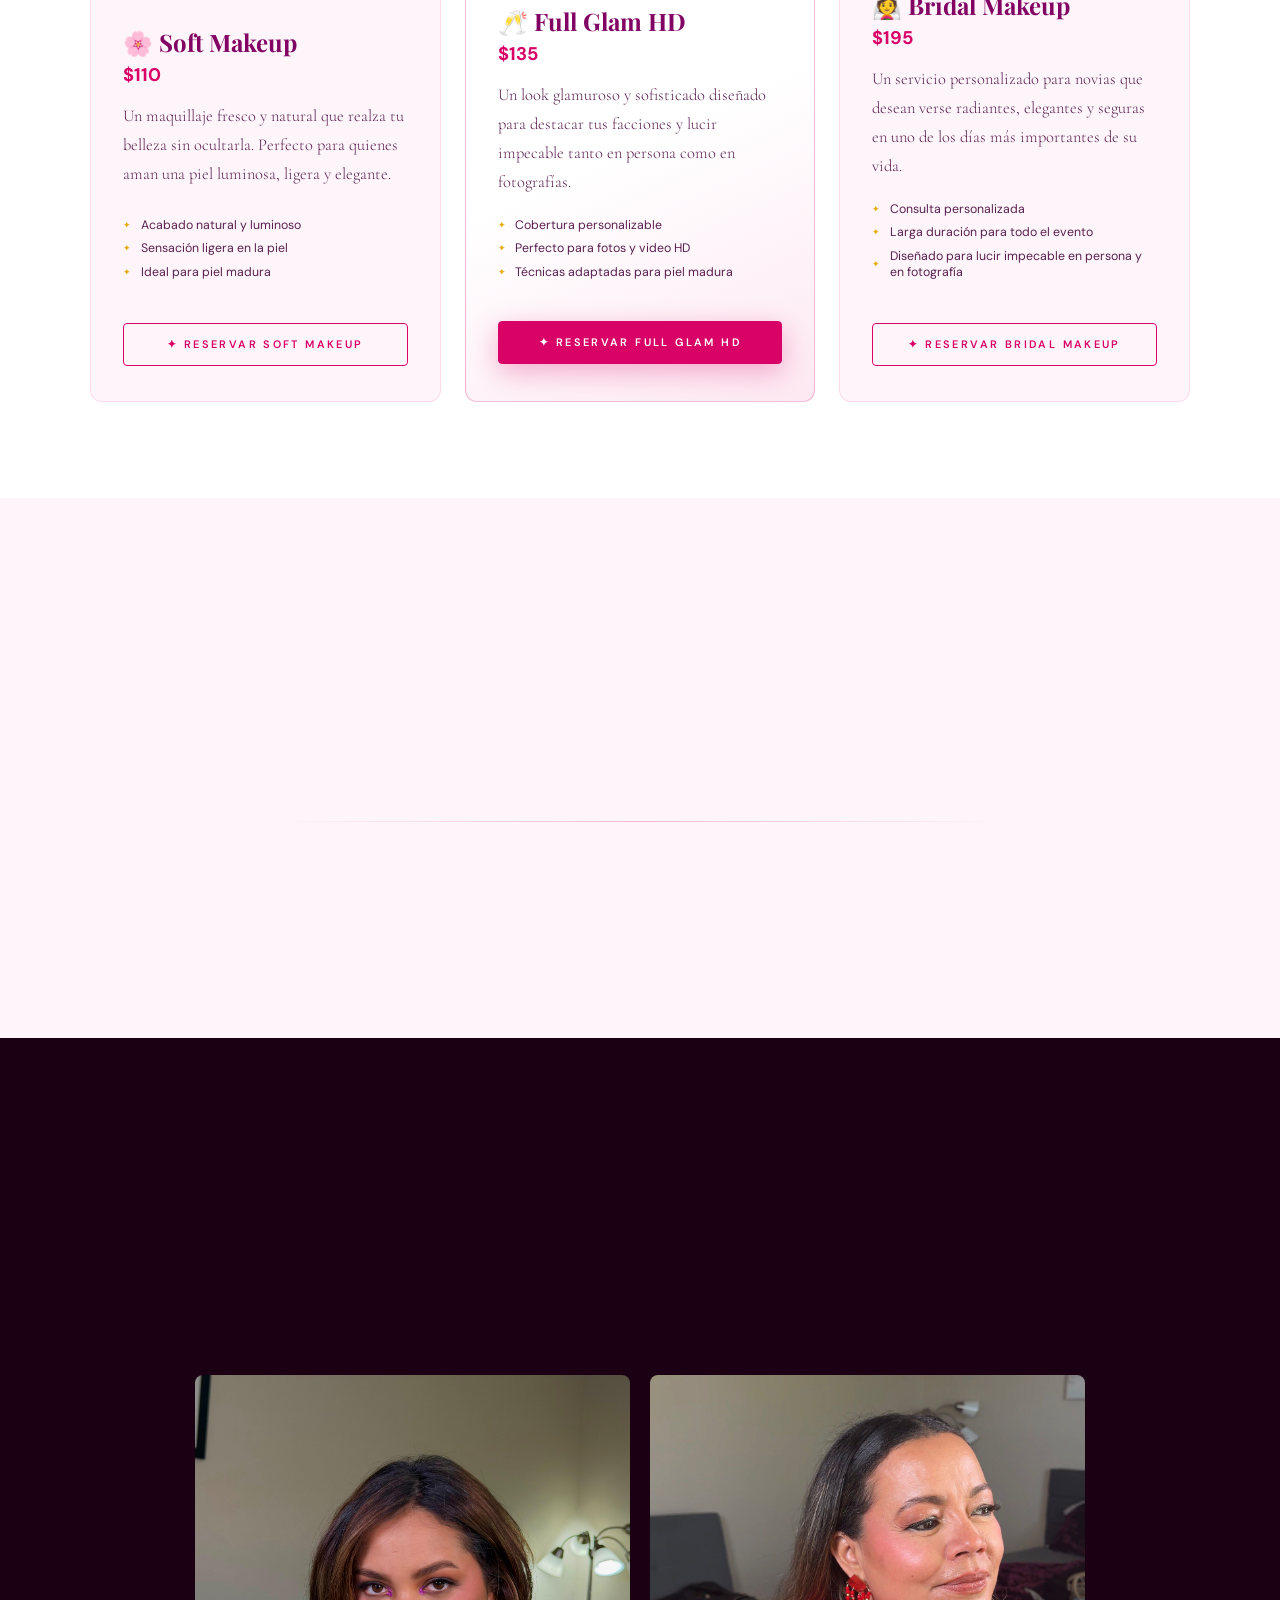
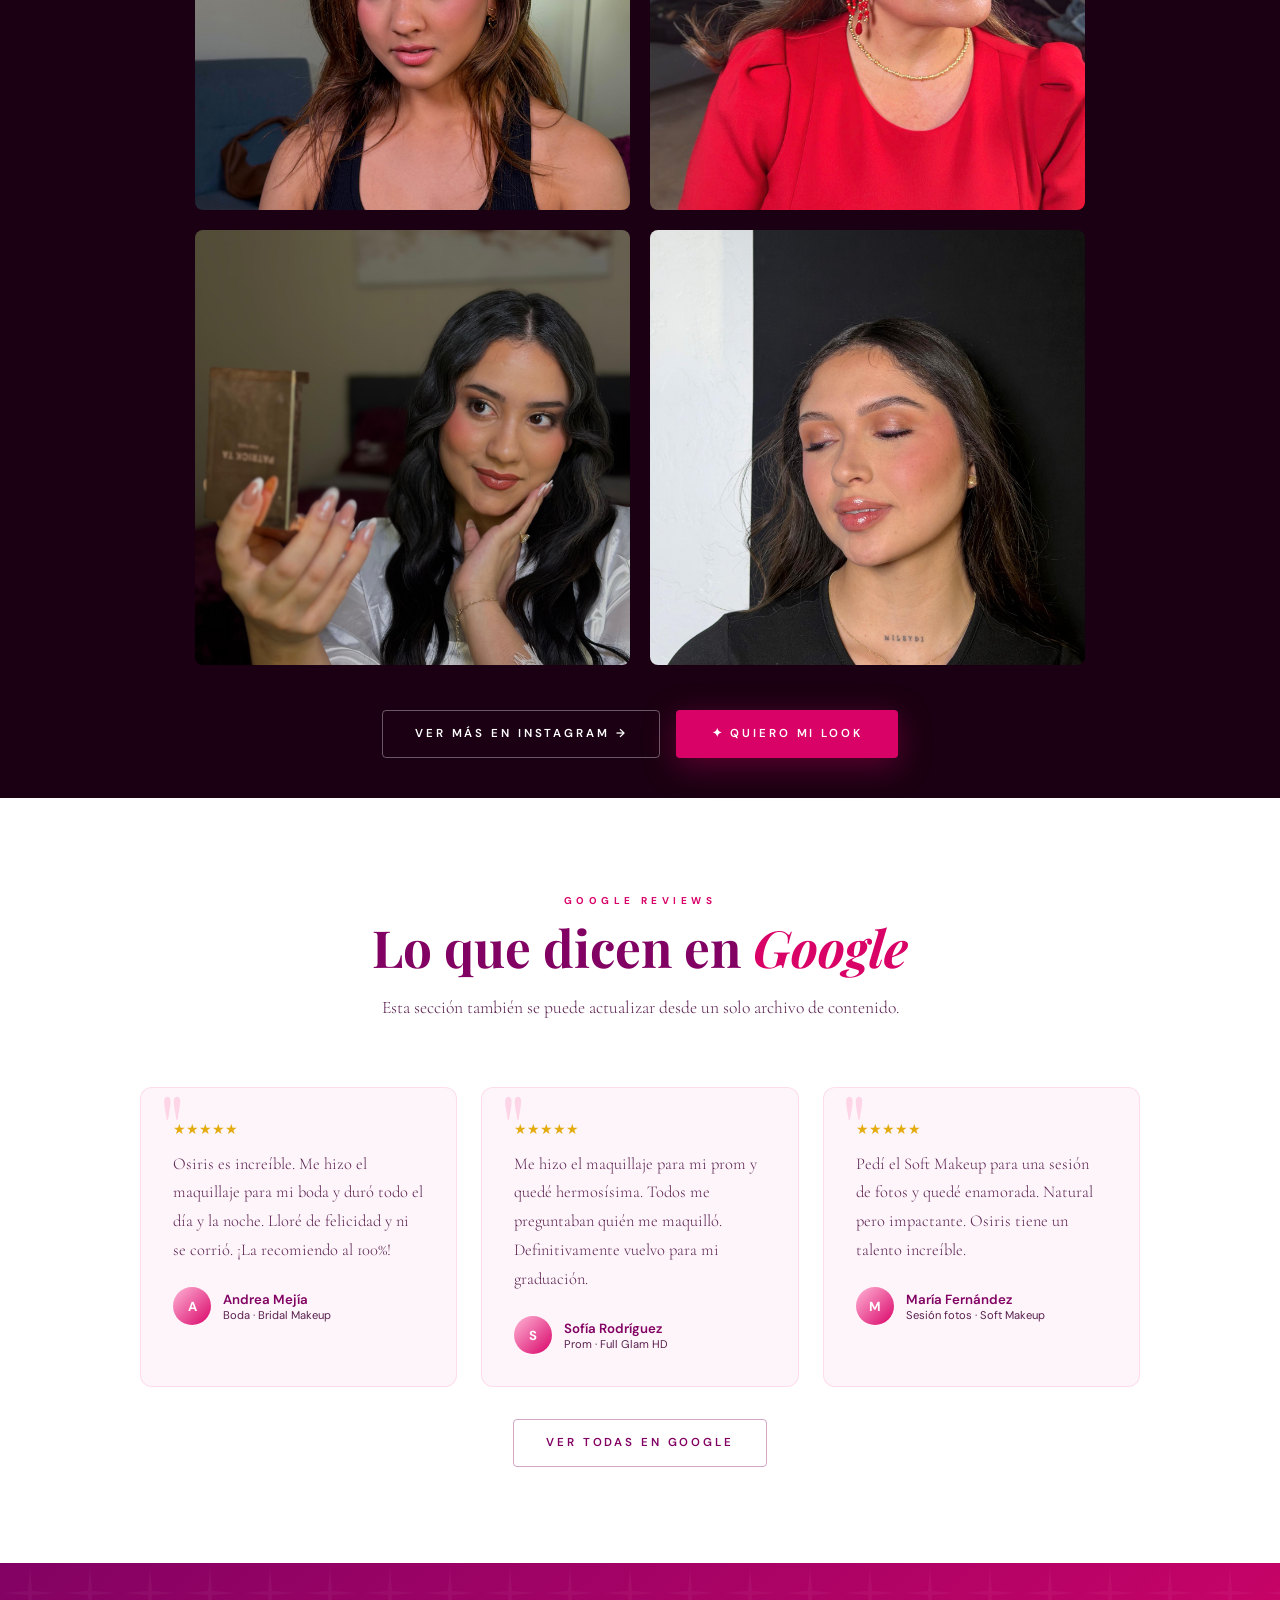
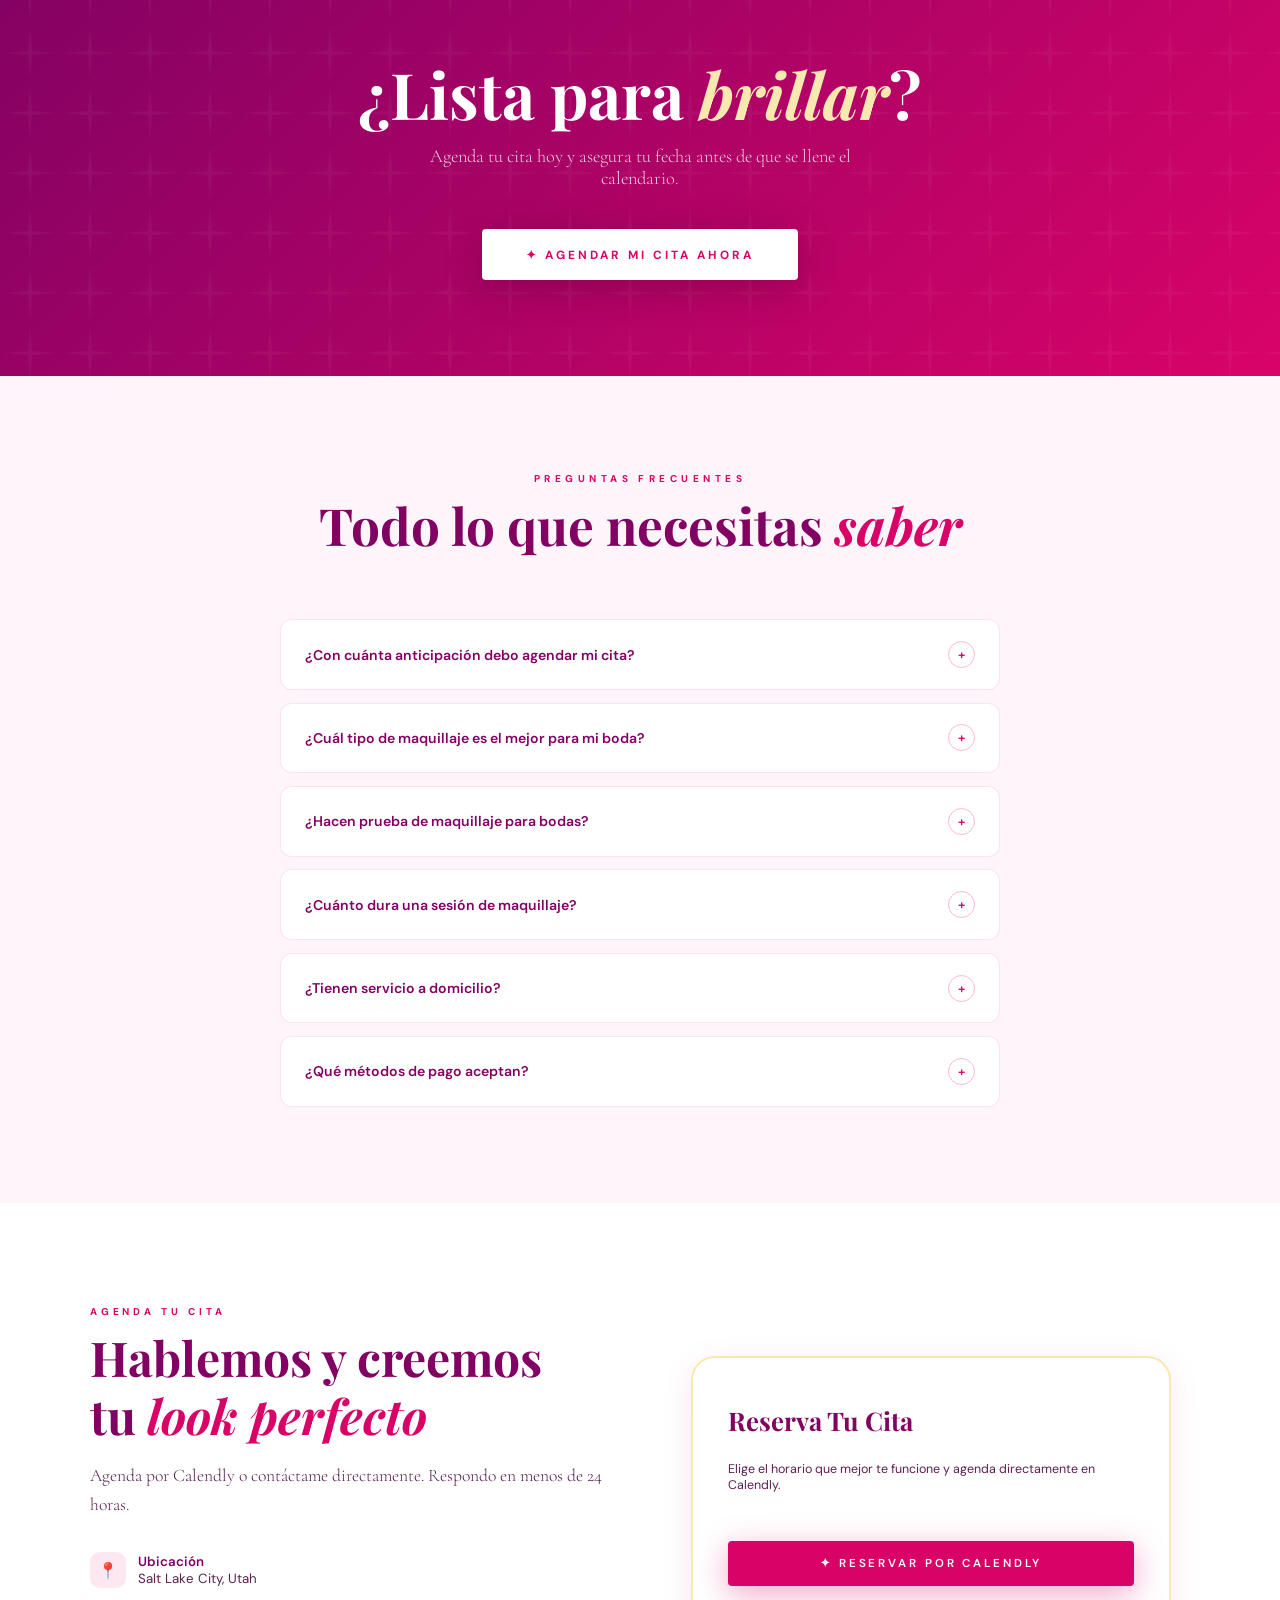
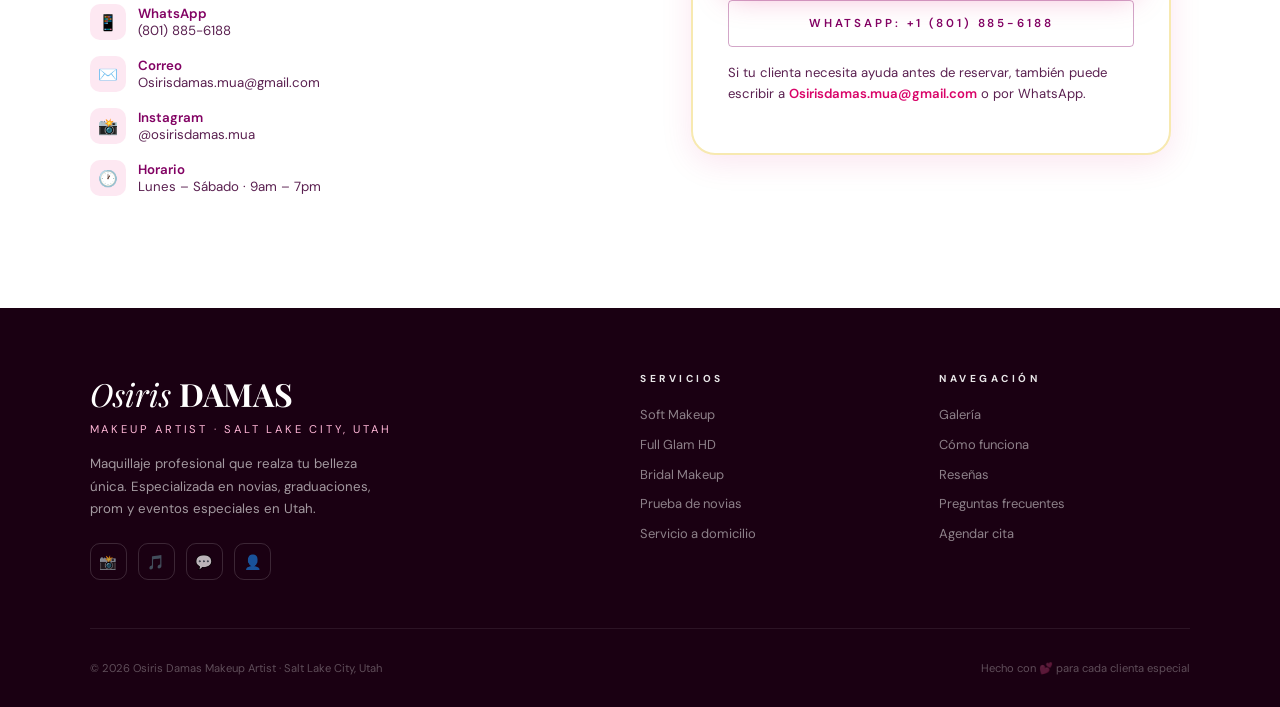
==== commit 28ff36da: "Fix Netlify identity invite redirect" ====
--- a/index.html
+++ b/index.html
@@ -12,6 +12,14 @@
 <meta name="viewport" content="width=device-width, initial-scale=1.0">
 <title>Osiris Damas – Makeup Artist | Salt Lake City, Utah</title>
 <meta name="description" content="Maquillaje profesional en Salt Lake City. Soft Makeup, Full Glam HD y Bridal Makeup para novias y eventos especiales. Agenda tu cita hoy.">
+<script>
+(function redirectIdentityTokenToAdmin(){
+  const hash=window.location.hash||'';
+  if(/(invite_token|recovery_token|confirmation_token|email_change_token)=/.test(hash)){
+    window.location.replace(`${window.location.origin}/admin/${hash}`);
+  }
+})();
+</script>
 <link rel="preconnect" href="https://fonts.googleapis.com">
 <link href="https://fonts.googleapis.com/css2?family=Playfair+Display:ital,wght@0,400;0,700;0,900;1,400;1,700&family=Cormorant+Garamond:ital,wght@0,300;0,400;0,600;1,300;1,400&family=DM+Sans:wght@300;400;500;600&display=swap" rel="stylesheet">
 <style>
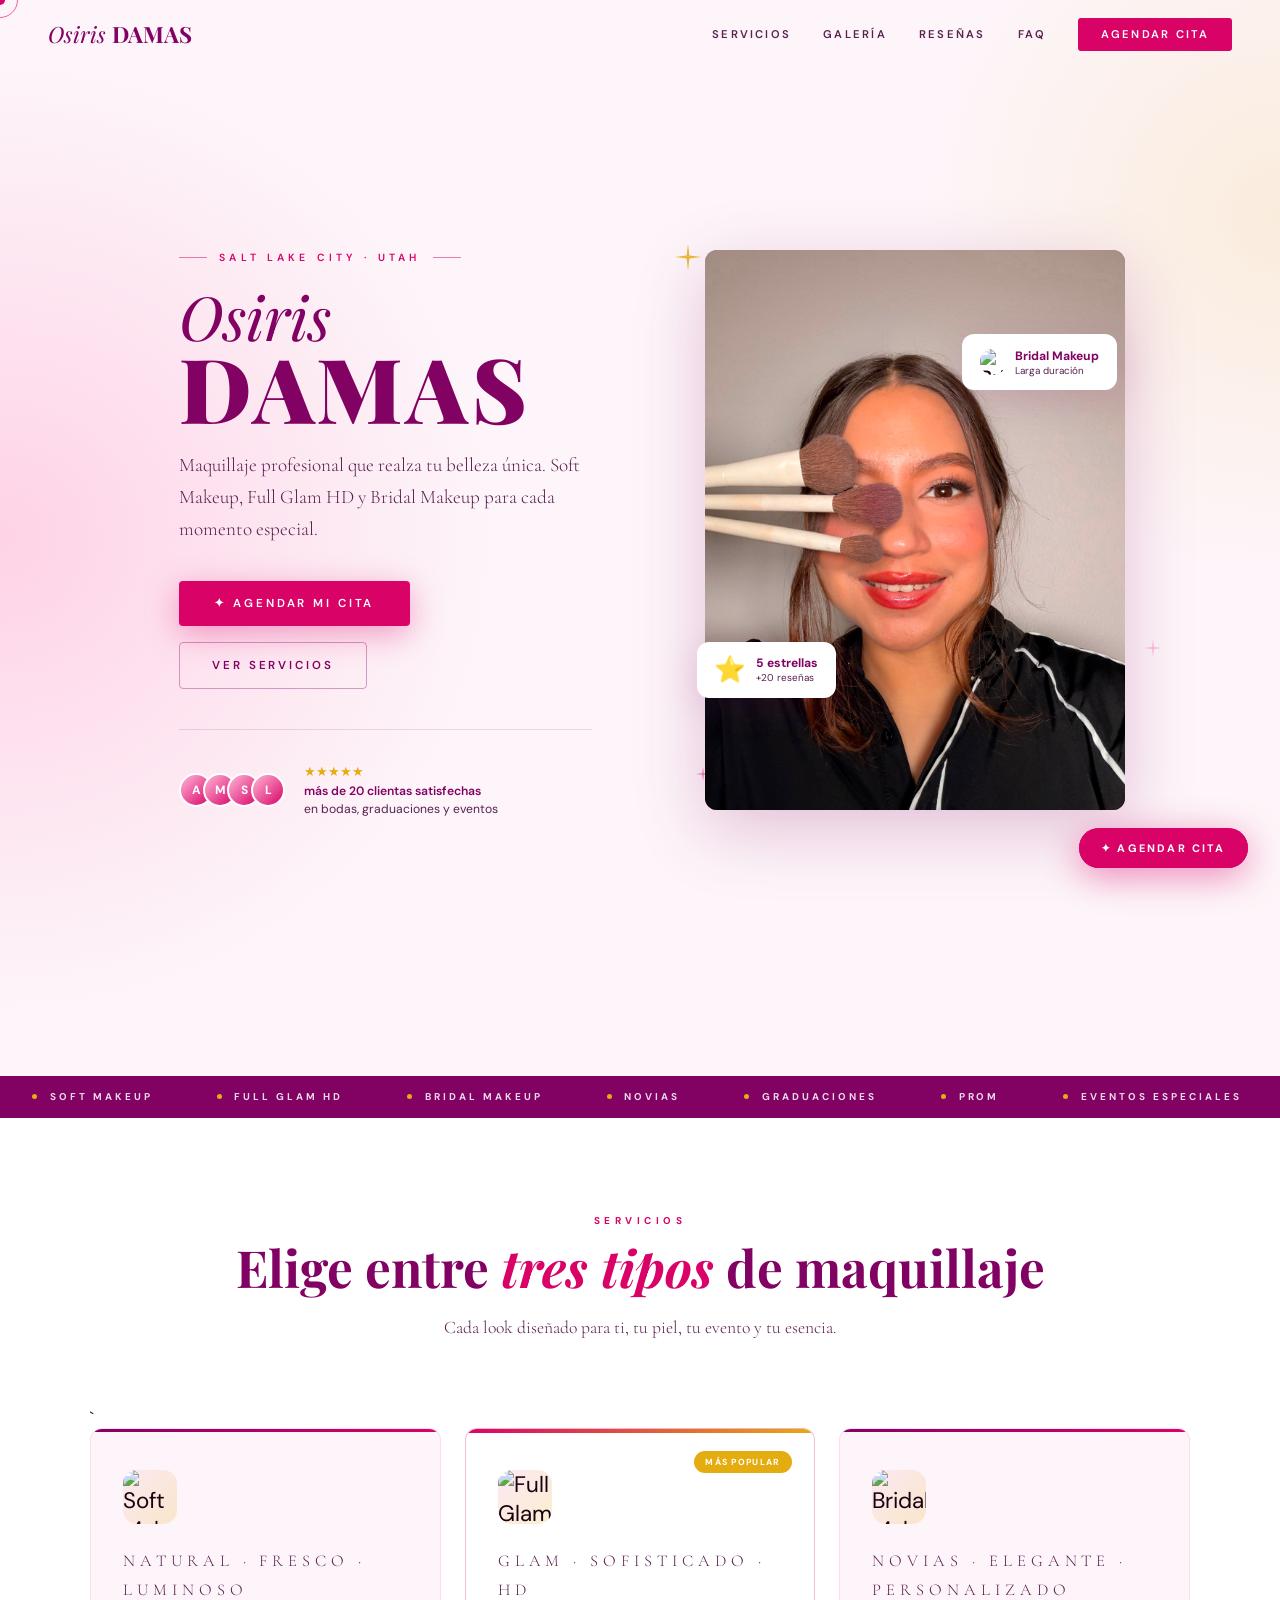
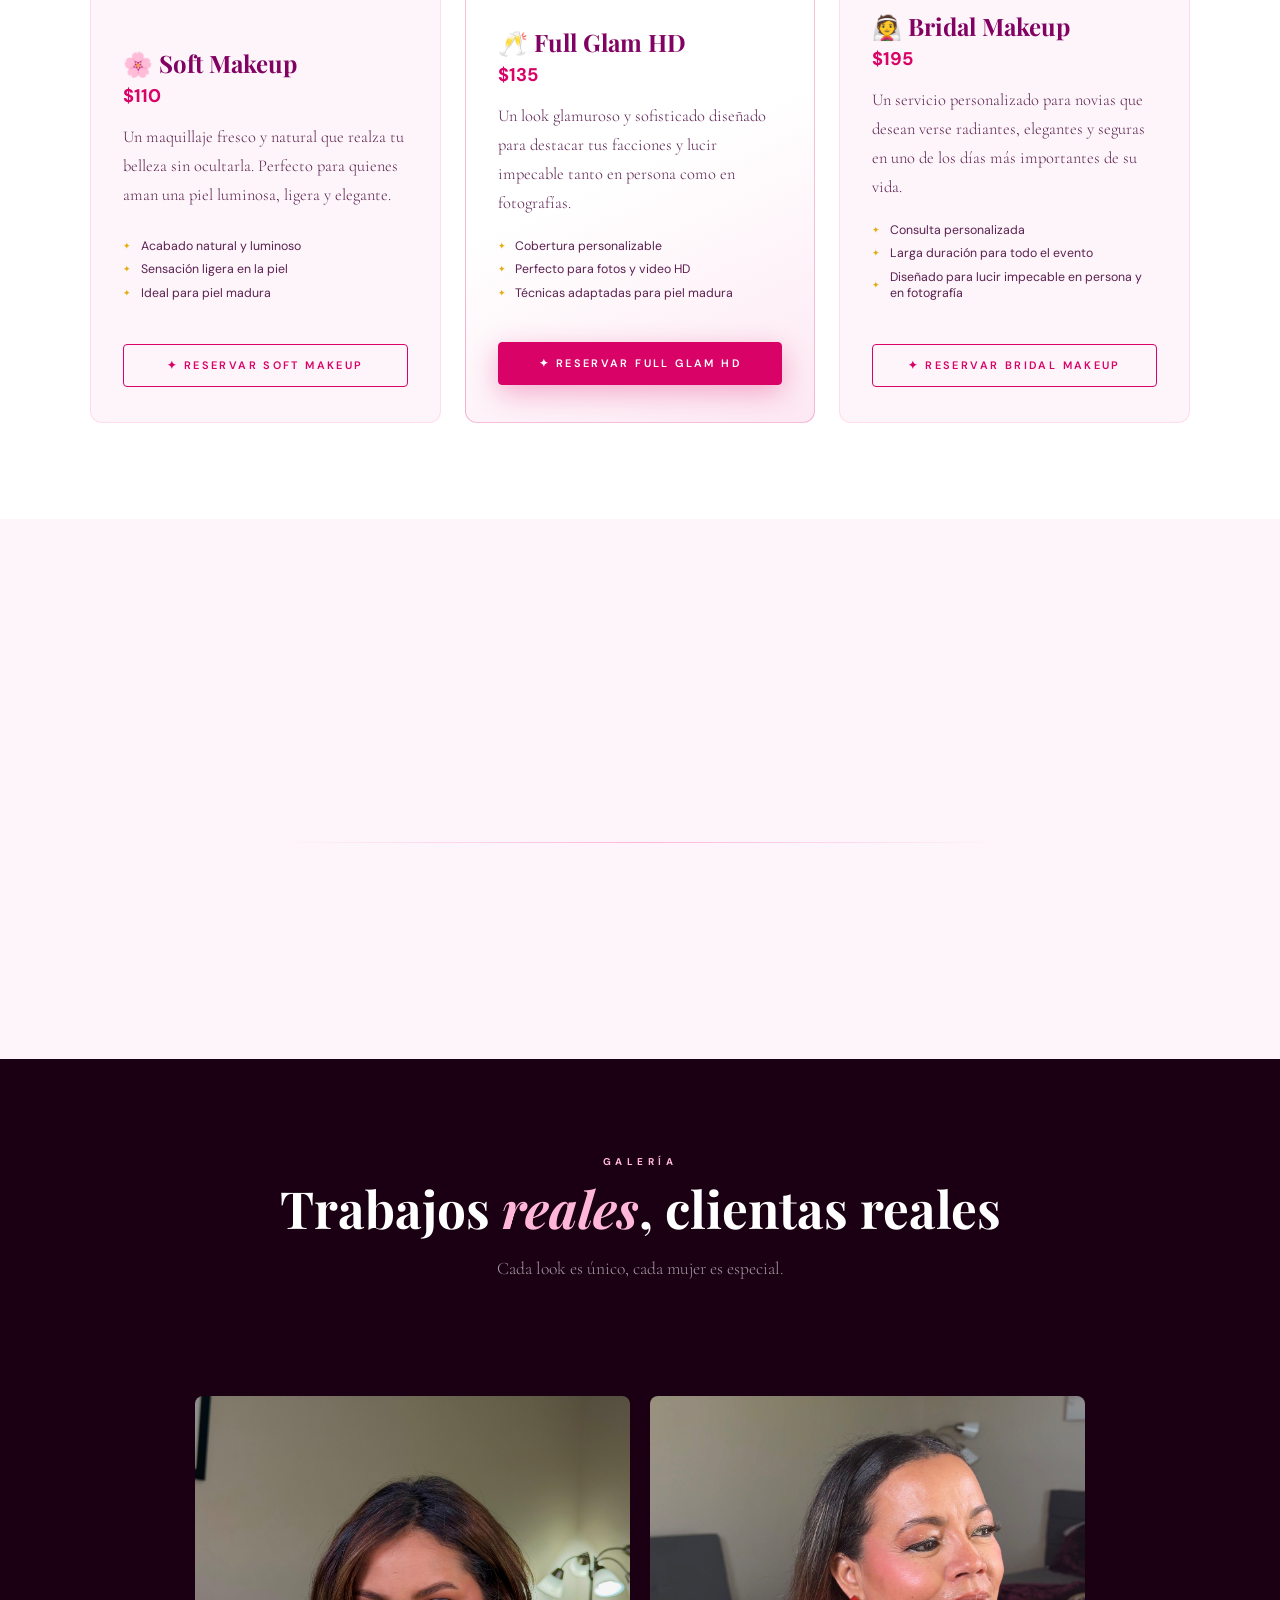
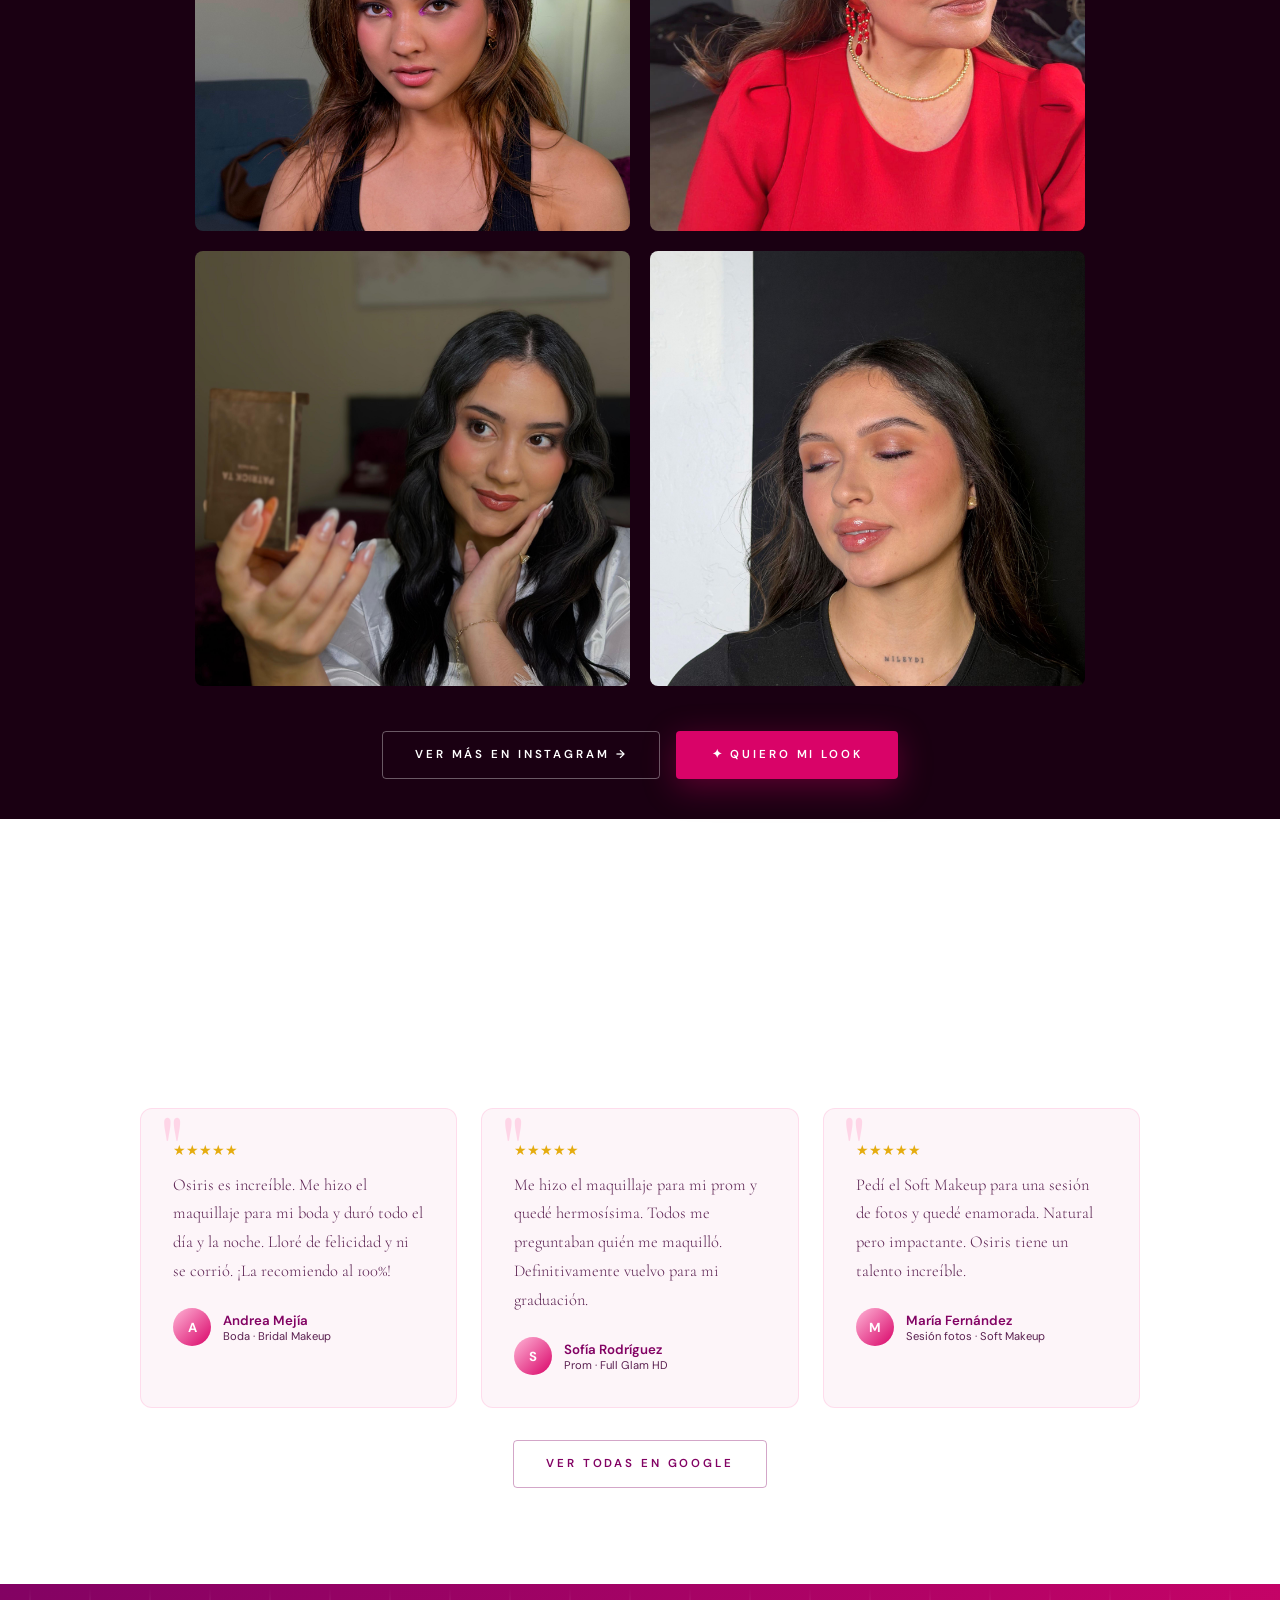
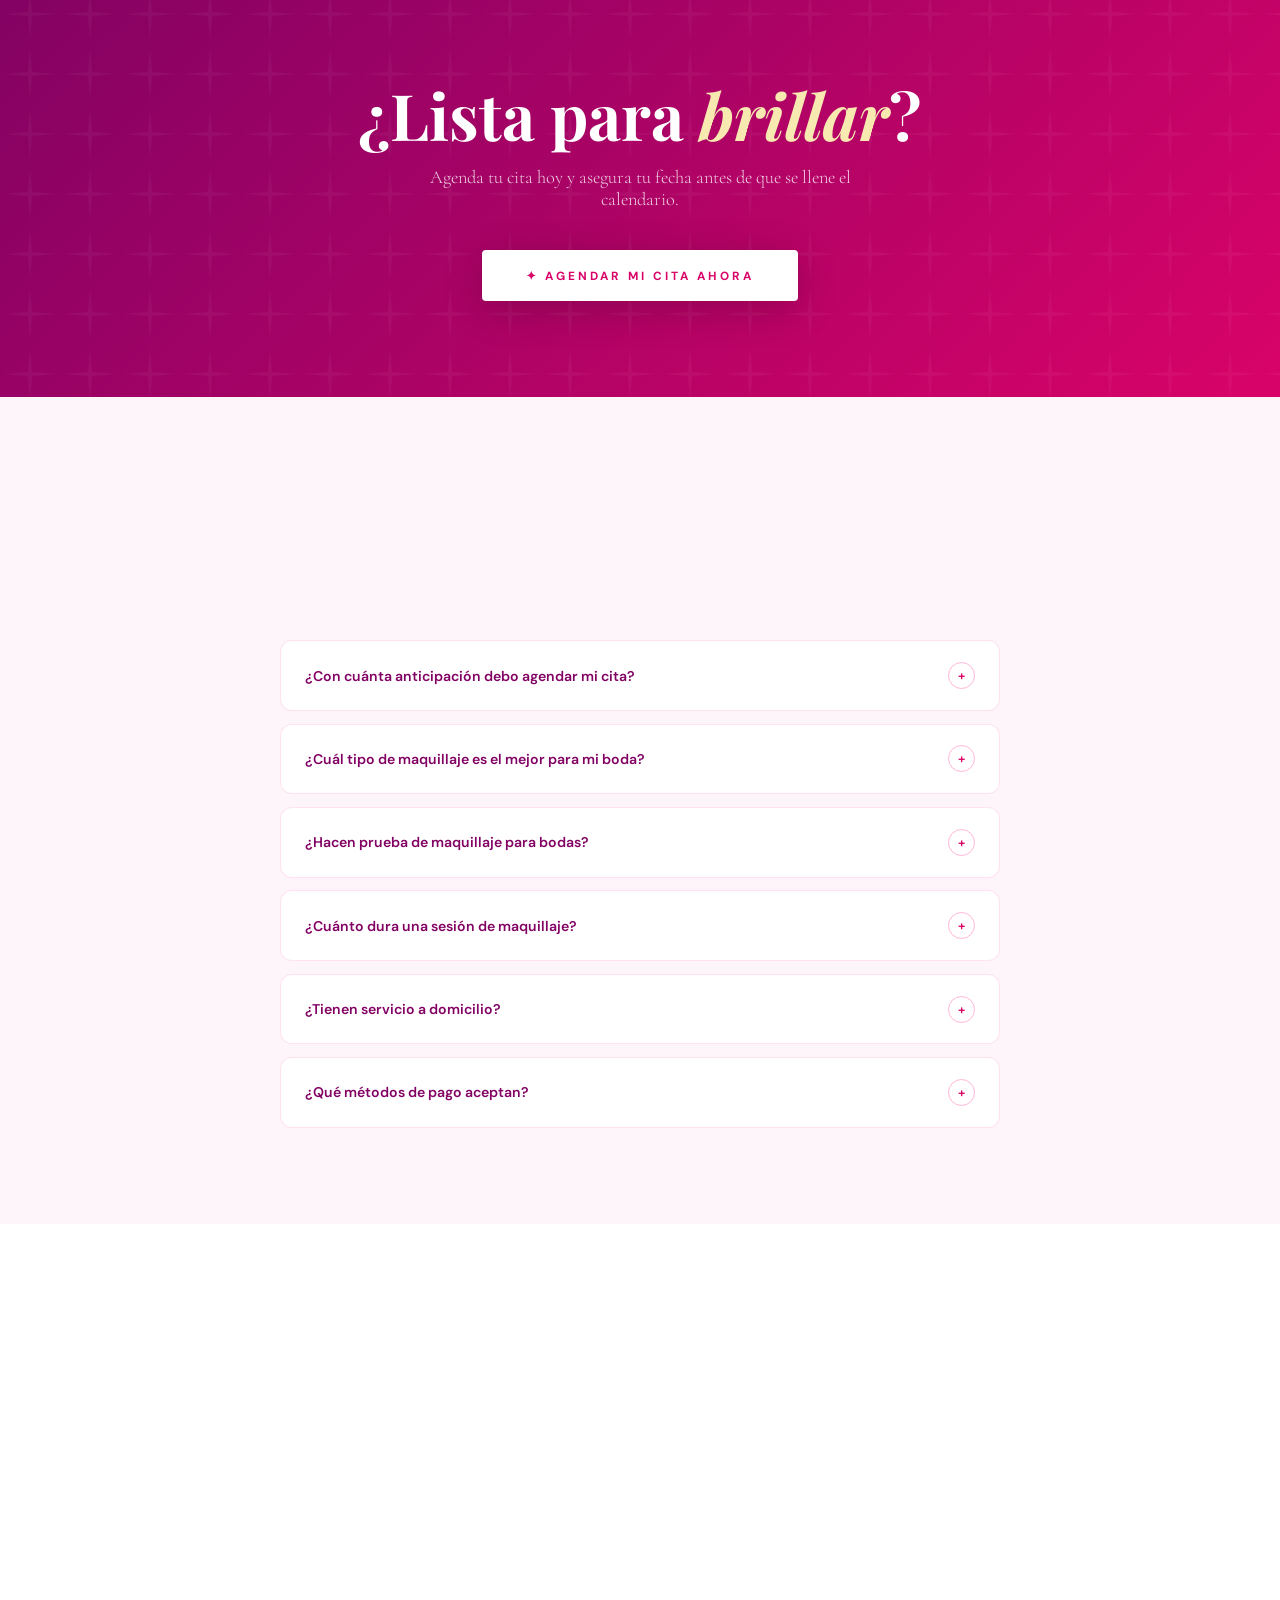
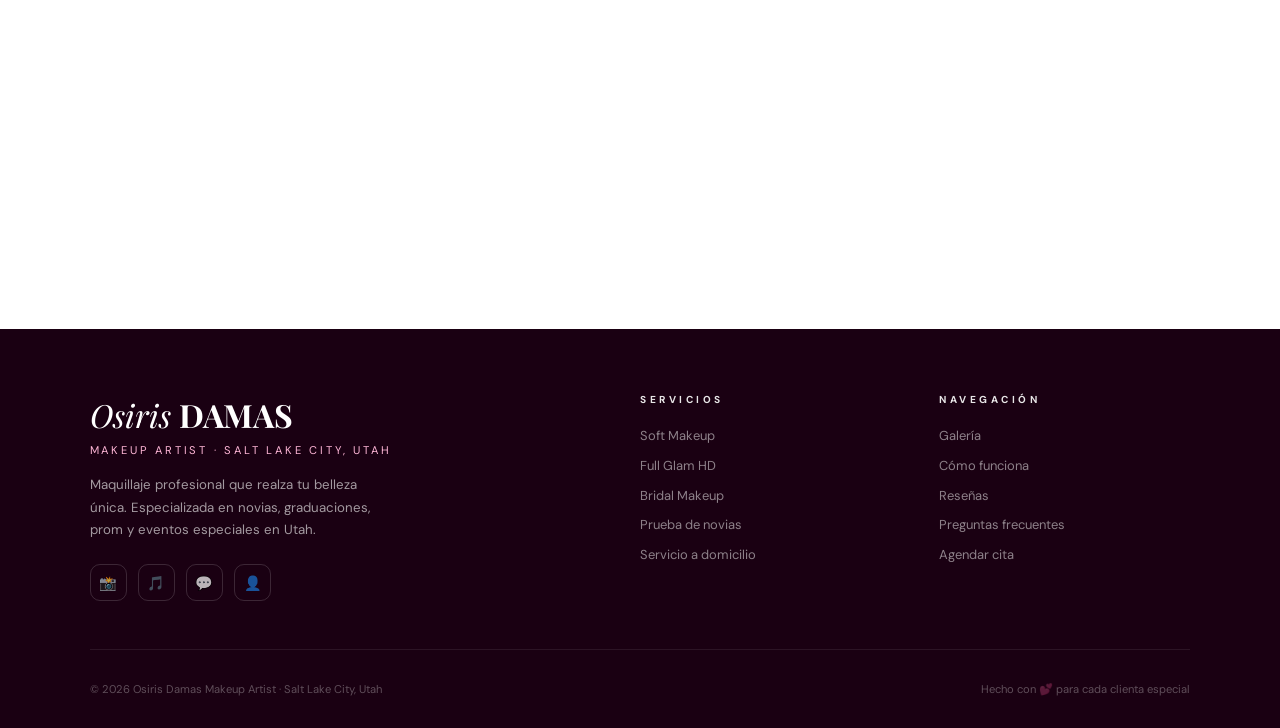
==== commit 26537947: "hero" ====
--- a/index.html
+++ b/index.html
@@ -4,7 +4,7 @@
   <!-- Favicon -->
   <link rel="icon" type="image/png" href="assets/icons/1.png">
   <!-- Open Graph image for link sharing -->
-  <meta property="og:image" content="assets/hero-image.png">
+  <meta property="og:image" content="assets/hero.jpeg">
   <meta property="og:image:type" content="image/png">
   <meta property="og:image:width" content="1200">
   <meta property="og:image:height" content="630">
@@ -424,7 +424,7 @@
     <svg class="deco-star" style="position:absolute;bottom:22%;left:10%;width:16px;animation-delay:.6s" viewBox="0 0 32 32"><path d="M16 2l1.5 12.5L30 16l-12.5 1.5L16 30l-1.5-12.5L2 16l12.5-1.5Z" fill="#D90368" opacity=".5"/></svg>
     <div style="position:relative">
       <div class="hero-img-main">
-        <img src="assets/hero-image.png" alt="Osiris Damas" style="width:100%;height:100%;object-fit:cover;display:block;" />
+        <img src="assets/hero.jpeg" alt="Osiris Damas" style="width:100%;height:100%;object-fit:cover;display:block;" />
       </div>
       <div class="hero-chip hero-chip-1">
         <img src="assets/icons/1.png" alt="Bridal Makeup Icon" class="chip-icon" style="width:1.6rem;height:1.6rem;object-fit:cover;border-radius:50%;" />
@@ -466,7 +466,7 @@
     <span class="overline">Servicios</span>
     <h2>Elige entre <em>tres tipos</em> de maquillaje</h2>
     <p>Cada look diseñado para ti, tu piel, tu evento y tu esencia.</p>
-  </div>
+  </div>`
   <div class="cards" id="services-list"></div>
 </section>
  
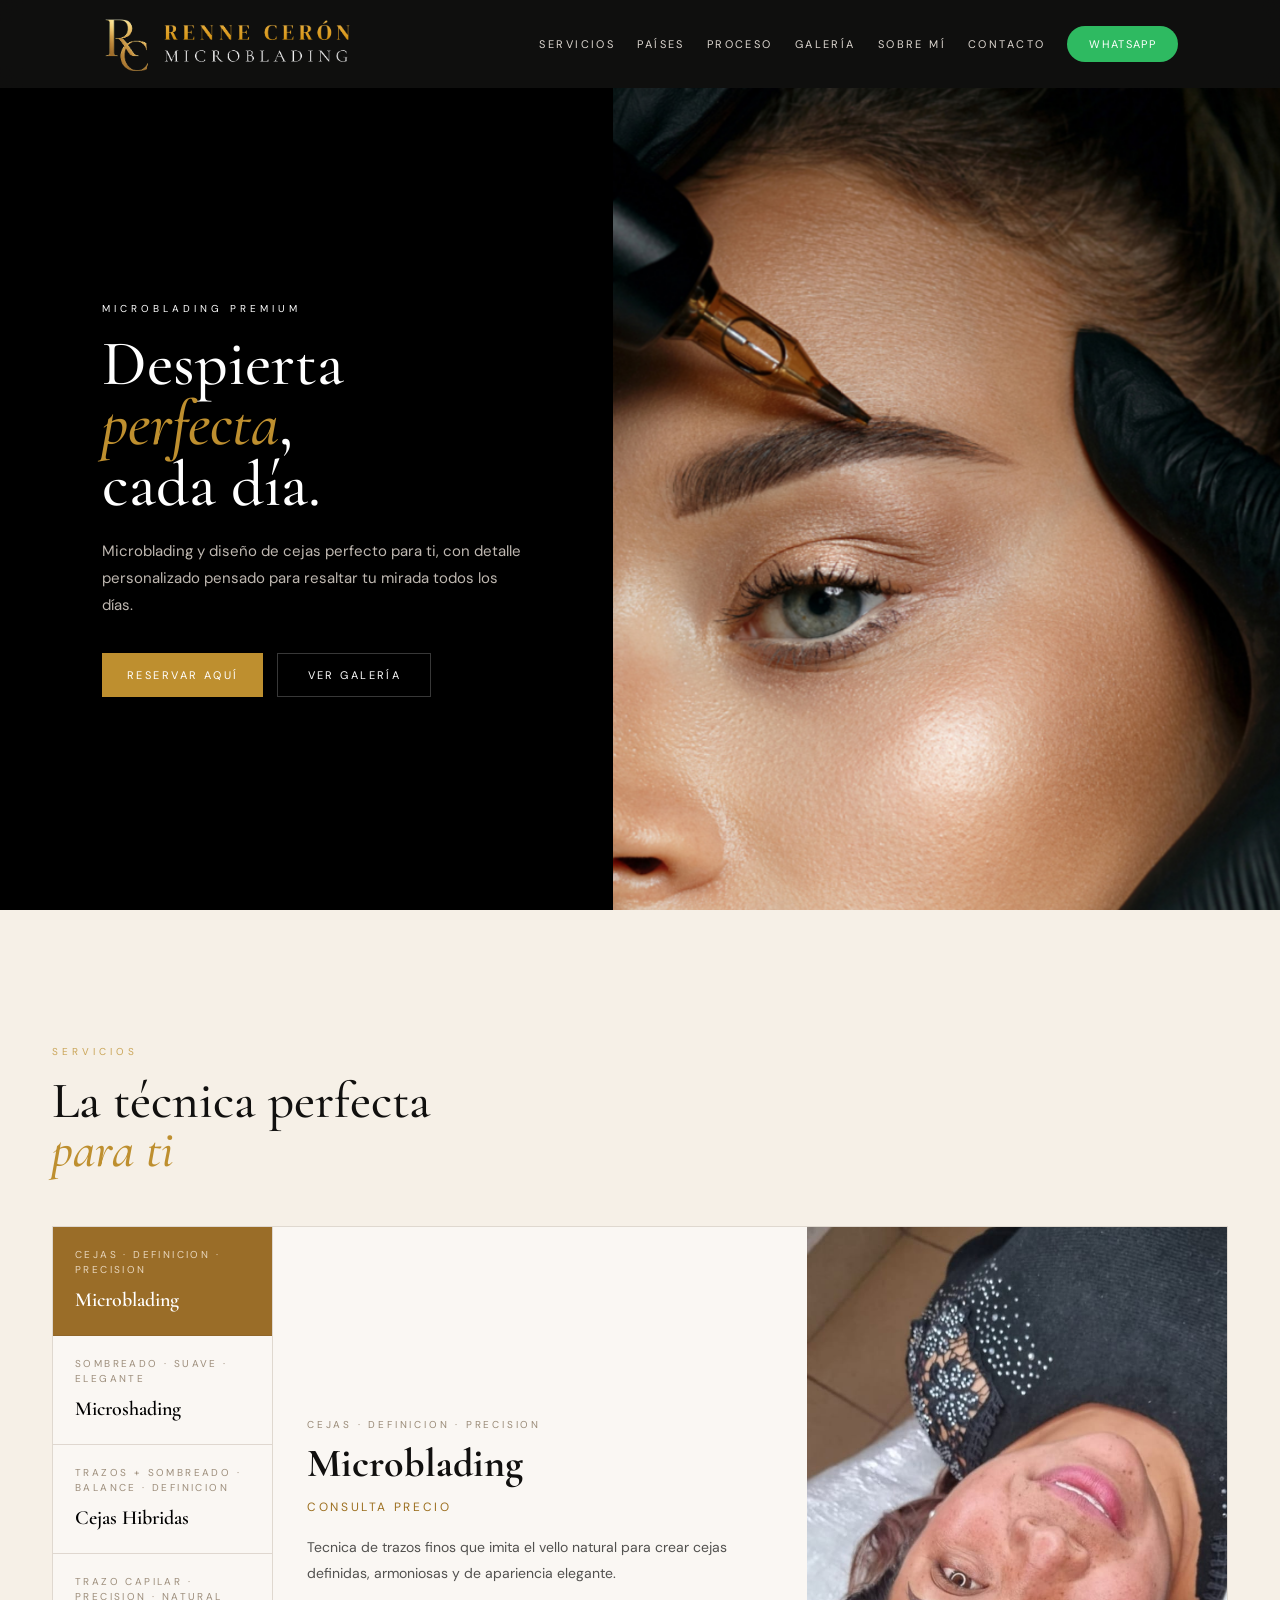
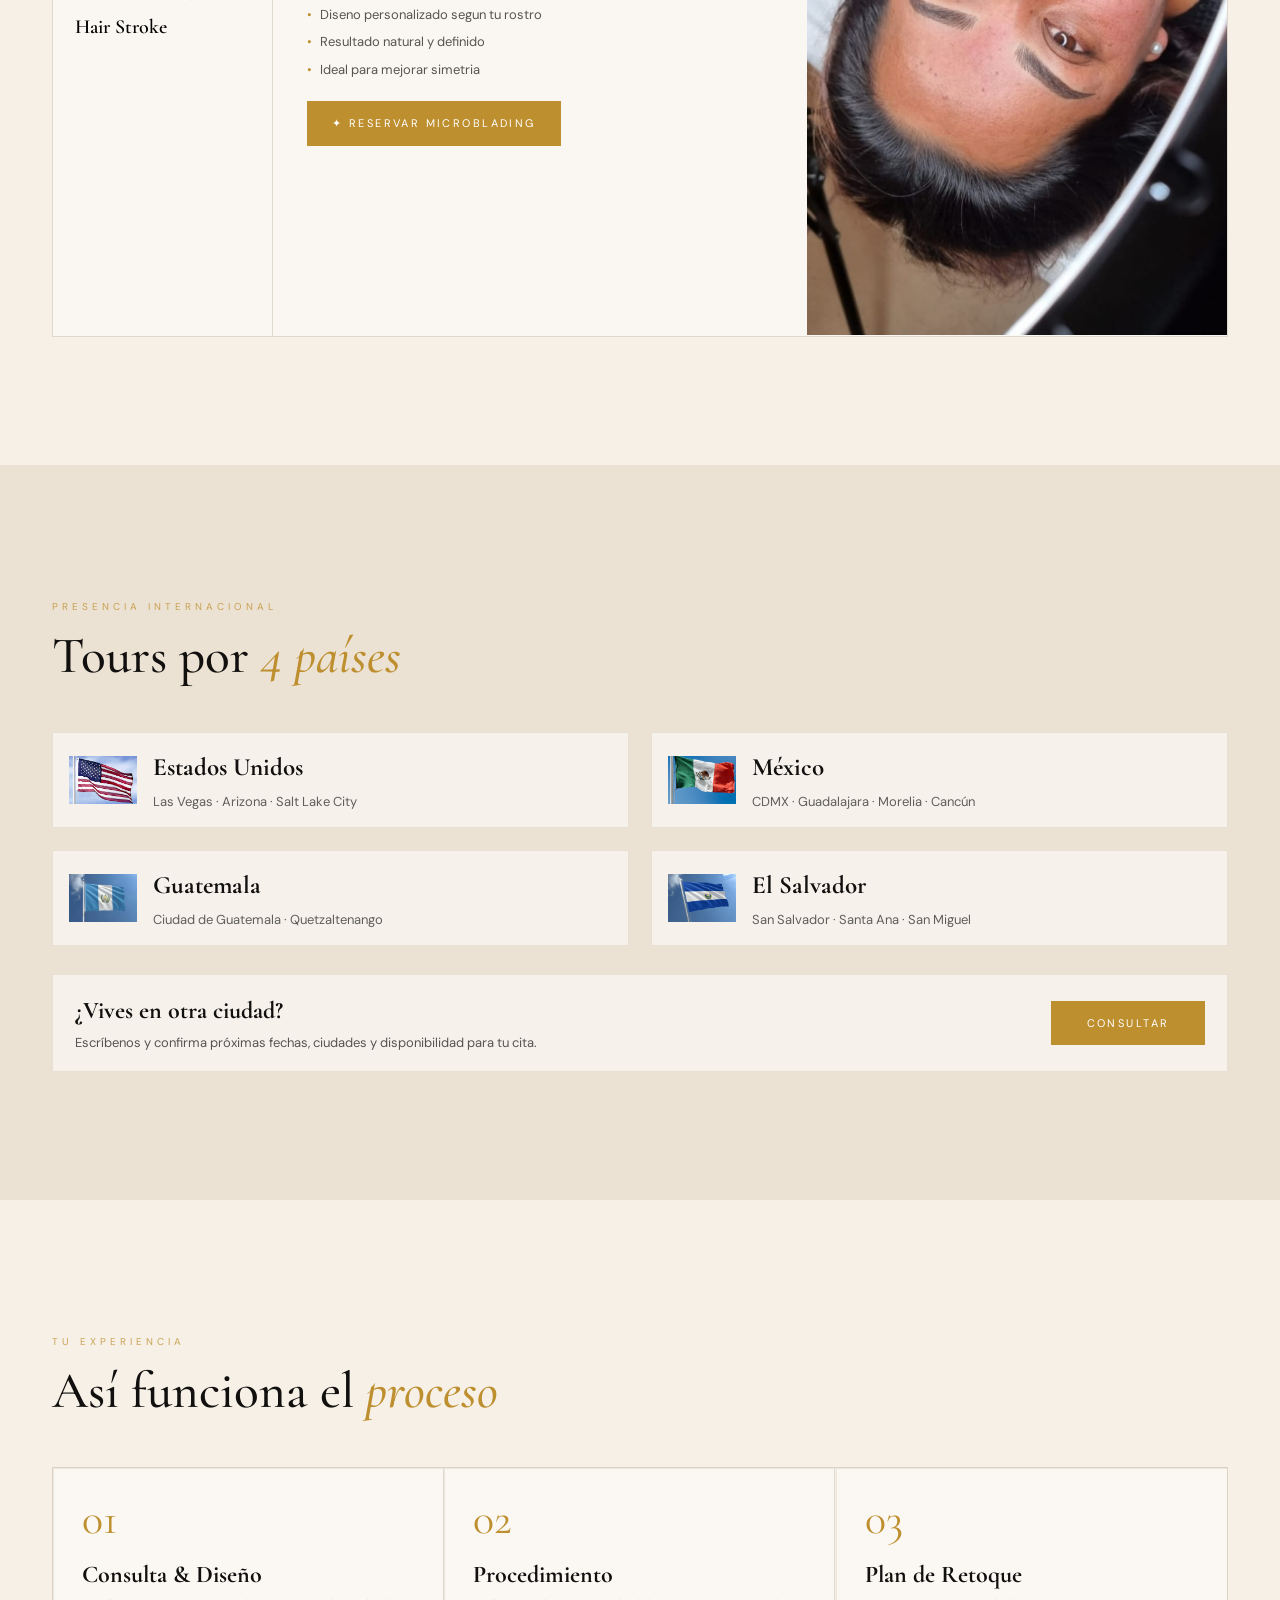
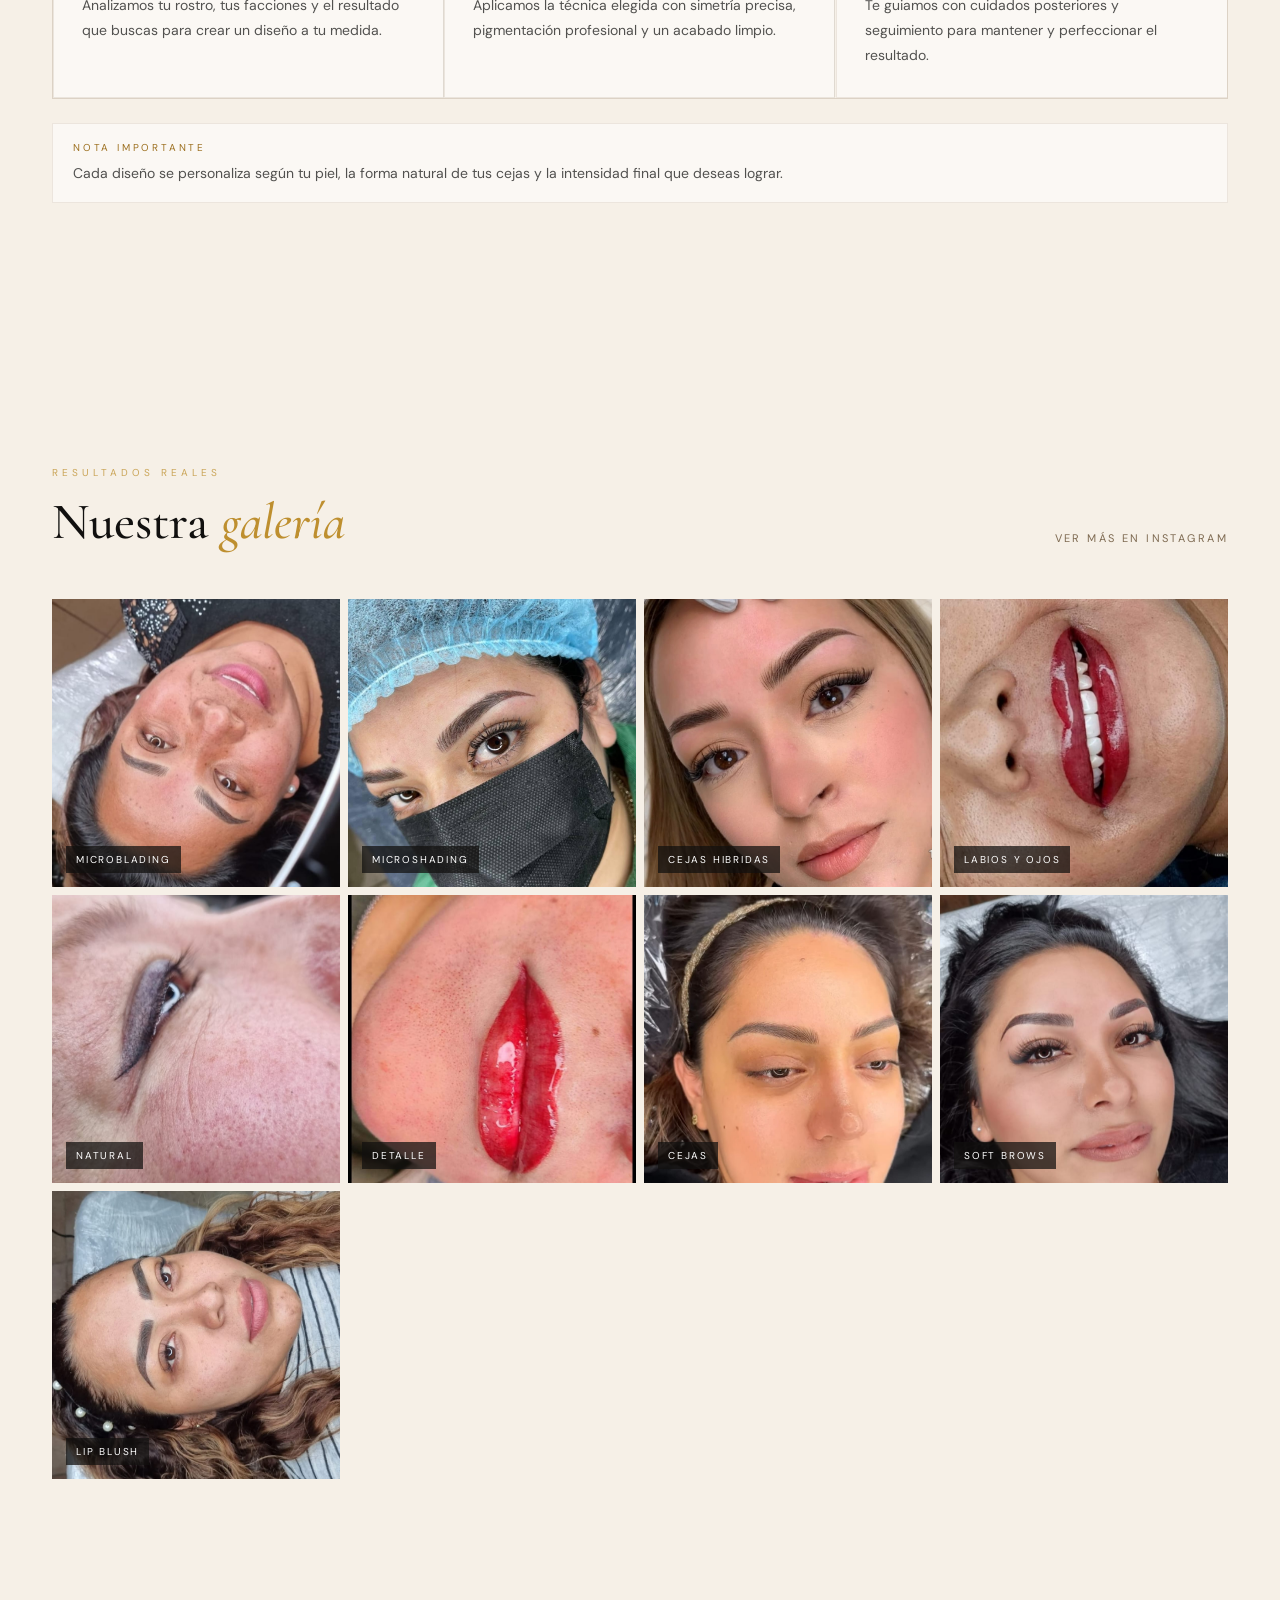
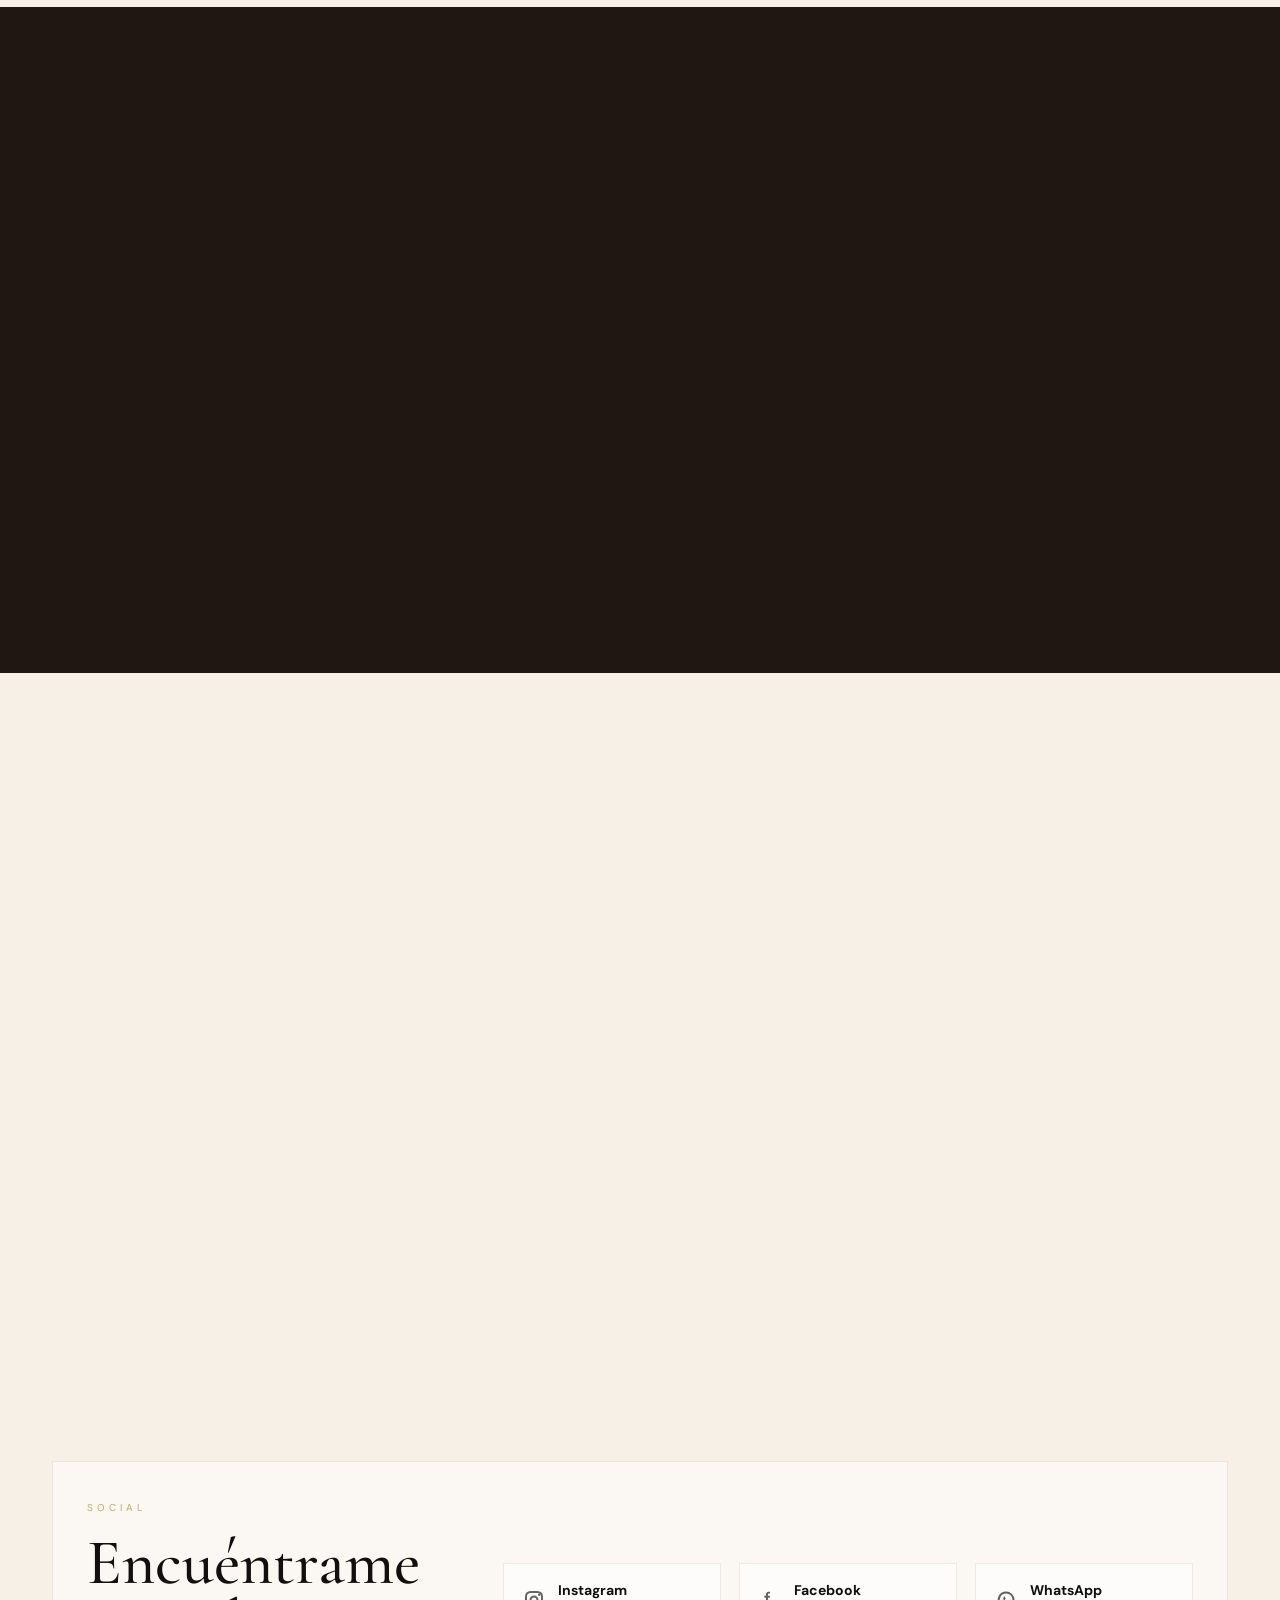
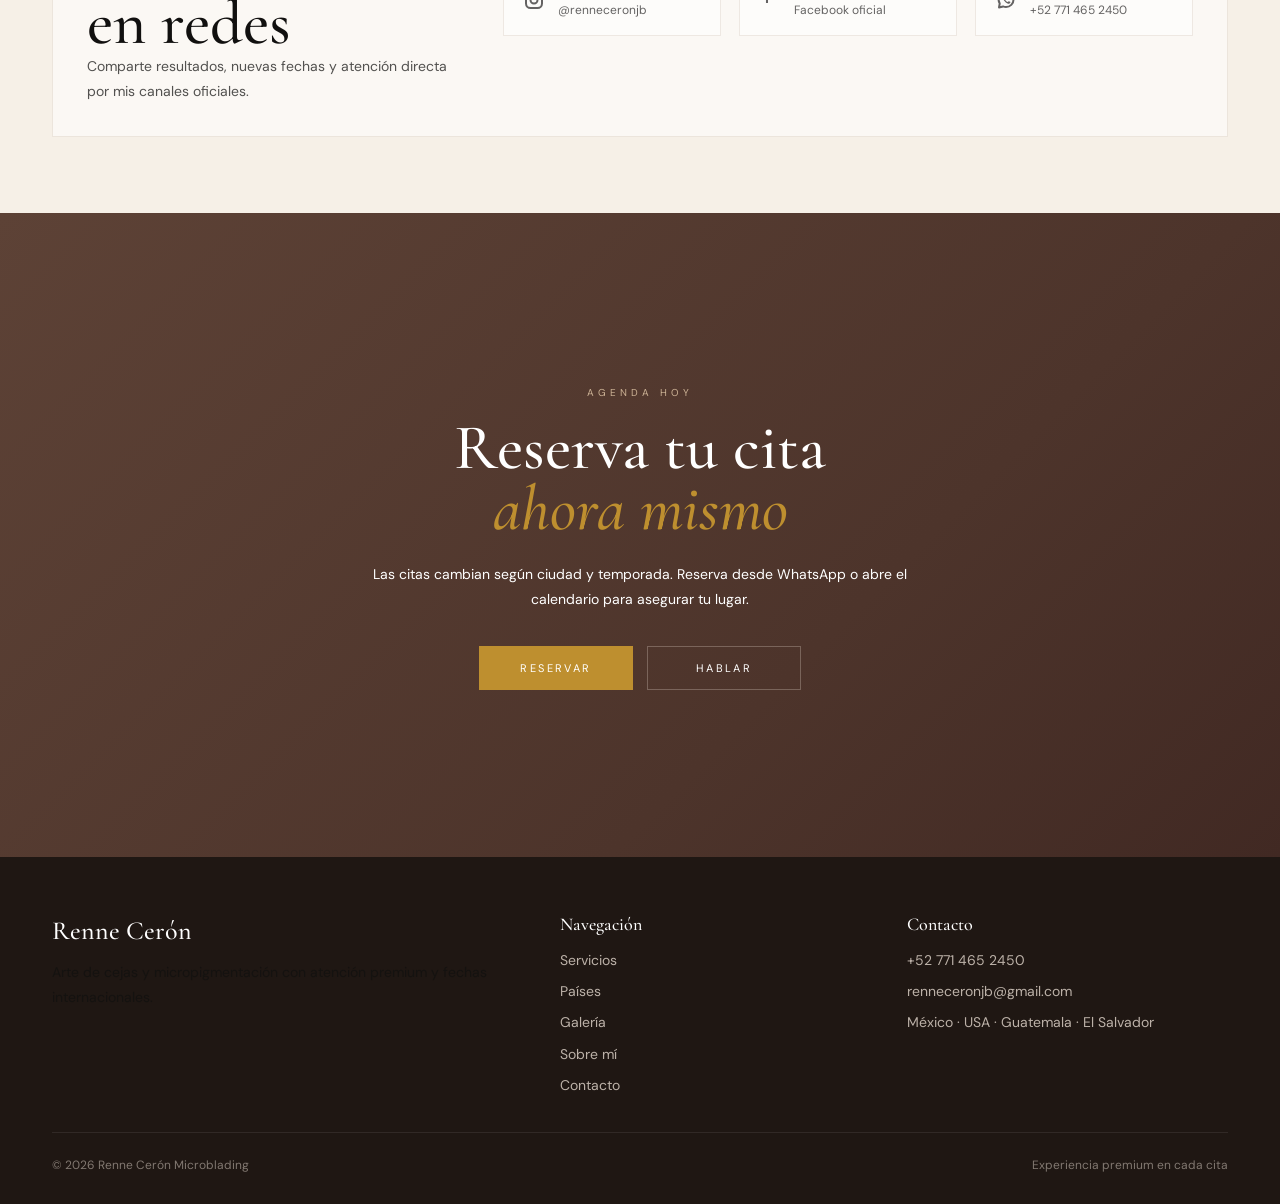
==== commit 10254473: "Update Rene Ceron site" ====
--- a/index.html
+++ b/index.html
@@ -1,807 +1,287 @@
 <!DOCTYPE html>
 <html lang="es">
 <head>
-  <!-- Favicon -->
-  <link rel="icon" type="image/png" href="assets/icons/1.png">
-  <!-- Open Graph image for link sharing -->
-  <meta property="og:image" content="assets/hero.jpeg">
-  <meta property="og:image:type" content="image/png">
+  <meta charset="UTF-8">
+  <meta name="viewport" content="width=device-width, initial-scale=1.0">
+  <title>Renne Cerón Microblading | Tours en EUA, México, Guatemala y El Salvador</title>
+  <meta name="description" content="Microblading y micropigmentación profesional con agenda por tours en EUA, México, Guatemala y El Salvador.">
+  <meta property="og:image" content="assets/images/hero/hero.png">
+  <meta property="og:image:type" content="image/jpeg">
   <meta property="og:image:width" content="1200">
   <meta property="og:image:height" content="630">
-<meta charset="UTF-8">
-<meta name="viewport" content="width=device-width, initial-scale=1.0">
-<title>Osiris Damas – Makeup Artist | Salt Lake City, Utah</title>
-<meta name="description" content="Maquillaje profesional en Salt Lake City. Soft Makeup, Full Glam HD y Bridal Makeup para novias y eventos especiales. Agenda tu cita hoy.">
-<script>
-(function redirectIdentityTokenToAdmin(){
-  const hash=window.location.hash||'';
-  if(/(invite_token|recovery_token|confirmation_token|email_change_token)=/.test(hash)){
-    window.location.replace(`${window.location.origin}/admin/${hash}`);
-  }
-})();
-</script>
-<link rel="preconnect" href="https://fonts.googleapis.com">
-<link href="https://fonts.googleapis.com/css2?family=Playfair+Display:ital,wght@0,400;0,700;0,900;1,400;1,700&family=Cormorant+Garamond:ital,wght@0,300;0,400;0,600;1,300;1,400&family=DM+Sans:wght@300;400;500;600&display=swap" rel="stylesheet">
-<style>
-:root {
-  --plum:#820263;--fuchsia:#D90368;--blush:#FFB6D7;--blush2:#fde8f2;
-  --gold:#E5AC0F;--gold-lt:#f7e9b0;--cream:#FDF5F9;--dark:#1a0012;
-  --mid:#5a2050;--white:#FFFFFF;
-  --radius-sm:4px;--radius-md:12px;--radius-lg:24px;
-  --shadow-sm:0 2px 12px rgba(130,2,99,.08);
-  --shadow-md:0 8px 40px rgba(130,2,99,.14);
-  --shadow-lg:0 20px 70px rgba(130,2,99,.22);
-  --t:.3s cubic-bezier(.4,0,.2,1);
-}
-*,*::before,*::after{box-sizing:border-box;margin:0;padding:0}
-html{scroll-behavior:smooth}
-body{font-family:'DM Sans',sans-serif;background:var(--cream);color:var(--dark);overflow-x:hidden;cursor:none}
- 
-/* CURSOR */
-#cursor{position:fixed;width:10px;height:10px;background:var(--fuchsia);border-radius:50%;pointer-events:none;z-index:9999;transform:translate(-50%,-50%);transition:width .2s,height .2s;mix-blend-mode:multiply}
-#cursor-ring{position:fixed;width:36px;height:36px;border:1.5px solid var(--fuchsia);border-radius:50%;pointer-events:none;z-index:9998;transform:translate(-50%,-50%);transition:width .25s,height .25s,border-color .25s;opacity:.6}
- 
-/* NAV */
-nav{position:fixed;top:0;left:0;right:0;z-index:100;padding:1.1rem 3rem;display:flex;align-items:center;justify-content:space-between;transition:background var(--t),box-shadow var(--t)}
-nav.scrolled{background:rgba(253,245,249,.9);backdrop-filter:blur(18px);box-shadow:0 2px 24px rgba(130,2,99,.08)}
-.nav-logo{font-family:'Playfair Display',serif;font-style:italic;font-size:1.4rem;color:var(--plum);text-decoration:none}
-.nav-logo span{font-style:normal;font-weight:700}
-.nav-links{display:flex;gap:2rem;align-items:center}
-.nav-links a{font-size:.7rem;font-weight:600;letter-spacing:.2em;text-transform:uppercase;color:var(--mid);text-decoration:none;transition:color var(--t)}
-.nav-links a:hover{color:var(--fuchsia)}
-.nav-cta{padding:.6rem 1.4rem!important;background:var(--fuchsia)!important;color:#fff!important;border-radius:3px;transition:background var(--t)!important}
-.nav-cta:hover{background:var(--plum)!important}
-.hamburger{display:none;flex-direction:column;gap:5px;cursor:pointer;background:none;border:none;padding:4px}
-.hamburger span{width:24px;height:1.5px;background:var(--plum);display:block}
- 
-/* HERO */
-.hero{min-height:100vh;display:grid;grid-template-columns:1fr 1fr;align-items:center;position:relative;overflow:hidden;padding-top:80px}
-.hero::before{content:'';position:absolute;inset:0;background:radial-gradient(ellipse 70% 80% at 0% 50%,rgba(255,182,215,.55) 0%,transparent 55%),radial-gradient(ellipse 50% 60% at 100% 20%,rgba(229,172,15,.12) 0%,transparent 55%);pointer-events:none}
-.hero-text{padding:4rem 3rem 4rem 7vw;position:relative;z-index:1;animation:fadeUp .9s ease both}
-.hero-eyebrow{display:inline-flex;align-items:center;gap:.75rem;font-size:.65rem;font-weight:600;letter-spacing:.4em;text-transform:uppercase;color:var(--fuchsia);margin-bottom:1.5rem}
-.hero-eyebrow::before,.hero-eyebrow::after{content:'';width:28px;height:1px;background:var(--fuchsia);opacity:.5}
-.hero-title{font-family:'Playfair Display',serif;font-size:clamp(3.5rem,7vw,6.5rem);line-height:.93;color:var(--plum);margin-bottom:1.4rem}
-.hero-title em{font-style:italic;display:block;font-size:.68em;font-weight:400}
-.hero-title strong{display:block;font-weight:900;letter-spacing:.04em}
-.hero-sub{font-family:'Cormorant Garamond',serif;font-size:1.2rem;font-weight:300;color:var(--mid);line-height:1.65;max-width:420px;margin-bottom:2.2rem}
-.hero-actions{display:flex;gap:1rem;flex-wrap:wrap}
-.btn-primary{display:inline-flex;align-items:center;gap:.5rem;padding:.95rem 2.2rem;background:var(--fuchsia);color:#fff;font-size:.72rem;font-weight:600;letter-spacing:.25em;text-transform:uppercase;text-decoration:none;border-radius:var(--radius-sm);border:none;cursor:pointer;transition:background var(--t),transform var(--t),box-shadow var(--t);box-shadow:0 8px 32px rgba(217,3,104,.35)}
-.btn-primary:hover{background:var(--plum);transform:translateY(-3px);box-shadow:var(--shadow-lg)}
-.btn-ghost{display:inline-flex;align-items:center;gap:.5rem;padding:.95rem 2rem;background:transparent;color:var(--plum);font-size:.72rem;font-weight:600;letter-spacing:.25em;text-transform:uppercase;text-decoration:none;border:1.5px solid rgba(130,2,99,.35);border-radius:var(--radius-sm);cursor:pointer;transition:all var(--t)}
-.btn-ghost:hover{background:var(--plum);color:#fff;border-color:var(--plum);transform:translateY(-3px)}
-.hero-proof{display:flex;align-items:center;gap:1.2rem;margin-top:2.5rem;padding-top:2rem;border-top:1px solid rgba(130,2,99,.12)}
-.proof-avatars{display:flex}
-.proof-avatars span{width:34px;height:34px;border-radius:50%;border:2px solid #fff;background:linear-gradient(135deg,var(--blush),var(--fuchsia));margin-left:-10px;display:flex;align-items:center;justify-content:center;font-size:.75rem;color:#fff;font-weight:700}
-.proof-avatars span:first-child{margin-left:0}
-.proof-text{font-size:.76rem;color:var(--mid);line-height:1.5}
-.proof-text strong{color:var(--plum);font-weight:600}
-.proof-stars{color:var(--gold);font-size:.8rem;display:block}
- 
-/* hero visual */
-.hero-visual{position:relative;height:100vh;display:flex;align-items:center;justify-content:center;animation:fadeUp 1s .2s ease both}
-.hero-img-main{width:420px;height:560px;border-radius:var(--radius-md);background:linear-gradient(160deg,#c97ab2 0%,#820263 100%);box-shadow:var(--shadow-lg);position:relative;display:flex;align-items:center;justify-content:center;overflow:hidden}
-
-.hero-chip{position:absolute;background:#fff;border-radius:var(--radius-md);padding:.85rem 1.1rem;box-shadow:var(--shadow-md);font-size:.72rem;font-weight:600;display:flex;align-items:center;gap:.6rem;animation:float 4s ease-in-out infinite}
-.hero-chip-1{top:15%;right:2%;animation-delay:0s}
-.hero-chip-2{bottom:20%;left:-2%;animation-delay:1.5s}
-.chip-icon{font-size:1.2rem}
-.chip-label{color:var(--mid);font-size:.62rem;display:block;font-weight:400}
-.deco-star{position:absolute;pointer-events:none;animation:twinkle 3s ease-in-out infinite}
- 
-@keyframes float{0%,100%{transform:translateY(0)}50%{transform:translateY(-8px)}}
-@keyframes twinkle{0%,100%{opacity:.3;transform:scale(1) rotate(0deg)}50%{opacity:1;transform:scale(1.25) rotate(20deg)}}
-@keyframes fadeUp{from{opacity:0;transform:translateY(28px)}to{opacity:1;transform:translateY(0)}}
-@keyframes scroll-left{from{transform:translateX(0)}to{transform:translateX(-50%)}}
-@keyframes ripple{from{transform:scale(1);opacity:.4}to{transform:scale(1.5);opacity:0}}
-@keyframes pulse-btn{0%,100%{box-shadow:0 8px 36px rgba(217,3,104,.45)}50%{box-shadow:0 8px 50px rgba(217,3,104,.7)}}
- 
-/* TICKER */
-.ticker{background:var(--plum);padding:.9rem 0;overflow:hidden}
-.ticker-track{display:flex;animation:scroll-left 22s linear infinite;white-space:nowrap}
-.ticker-item{display:inline-flex;align-items:center;gap:.8rem;padding:0 2rem;font-size:.62rem;font-weight:700;letter-spacing:.3em;text-transform:uppercase;color:rgba(255,255,255,.85)}
-.ticker-dot{width:5px;height:5px;border-radius:50%;background:var(--gold);flex-shrink:0}
- 
-/* SECTION SYSTEM */
-section{padding:6rem 7vw}
-.section-header{text-align:center;margin-bottom:4rem}
-.section-header .overline{font-size:.62rem;font-weight:700;letter-spacing:.45em;text-transform:uppercase;color:var(--fuchsia);display:block;margin-bottom:.7rem}
-.section-header h2{font-family:'Playfair Display',serif;font-size:clamp(2rem,4vw,3.2rem);color:var(--plum);line-height:1.15}
-.section-header h2 em{font-style:italic;color:var(--fuchsia)}
-.section-header p{font-family:'Cormorant Garamond',serif;font-size:1.1rem;font-weight:300;color:var(--mid);max-width:520px;margin:1rem auto 0;line-height:1.7}
- 
-/* CARDS */
-#servicios{background:#fff}
-.cards{display:grid;grid-template-columns:repeat(auto-fit,minmax(285px,1fr));gap:1.5rem;max-width:1100px;margin:0 auto}
-.card{position:relative;background:var(--cream);border-radius:var(--radius-md);padding:2.6rem 2rem 2.2rem;display:flex;flex-direction:column;align-items:flex-start;overflow:hidden;transition:transform var(--t),box-shadow var(--t);border:1.5px solid rgba(255,182,215,.4)}
-.card:hover{transform:translateY(-8px);box-shadow:var(--shadow-lg)}
-.card::before{content:'';position:absolute;top:0;left:0;right:0;height:3px;background:linear-gradient(90deg,var(--plum),var(--fuchsia))}
-.card.featured{background:linear-gradient(155deg,#fff 55%,var(--blush2));border-color:rgba(217,3,104,.25)}
-.card.featured::before{background:linear-gradient(90deg,var(--fuchsia),var(--gold));height:4px}
-.badge{position:absolute;top:1.4rem;right:1.4rem;background:var(--gold);color:#fff;font-size:.55rem;font-weight:700;letter-spacing:.15em;text-transform:uppercase;padding:.3rem .7rem;border-radius:20px}
-.card-icon{width:54px;height:54px;border-radius:14px;display:flex;align-items:center;justify-content:center;font-size:1.4rem;margin-bottom:1.4rem;background:linear-gradient(135deg,var(--blush2),rgba(229,172,15,.2))}
-.card-tag{font-size:.6rem;font-weight:700;letter-spacing:.3em;text-transform:uppercase;color:var(--gold);margin-bottom:.5rem}
-.card h3{font-family:'Playfair Display',serif;font-size:1.5rem;color:var(--plum);margin-bottom:.35rem;line-height:1.2}
-.card-price{font-size:1.15rem;font-weight:700;color:var(--fuchsia);margin-bottom:.95rem}
-.card p{font-family:'Cormorant Garamond',serif;font-size:1.03rem;line-height:1.75;color:var(--mid);font-weight:300;flex:1}
-.card-perks{margin:1.3rem 0;display:flex;flex-direction:column;gap:.45rem}
-.card-perks li{display:flex;align-items:center;gap:.6rem;font-size:.77rem;color:var(--mid);list-style:none}
-.card-perks li::before{content:'✦';color:var(--gold);font-size:.58rem;flex-shrink:0}
-.btn-book{display:inline-flex;align-items:center;justify-content:center;gap:.5rem;width:100%;padding:.85rem;border:1.5px solid var(--fuchsia);background:transparent;color:var(--fuchsia);font-family:'DM Sans',sans-serif;font-size:.68rem;font-weight:600;letter-spacing:.22em;text-transform:uppercase;text-decoration:none;border-radius:var(--radius-sm);cursor:pointer;transition:all var(--t);margin-top:1.4rem}
-.btn-book:hover,.card.featured .btn-book{background:var(--fuchsia);color:#fff;box-shadow:0 8px 28px rgba(217,3,104,.3);transform:translateY(-2px)}
-.card.featured .btn-book:hover{background:var(--plum);border-color:var(--plum)}
- 
-/* PROCESS */
-#proceso{background:var(--cream)}
-.steps{display:grid;grid-template-columns:repeat(auto-fit,minmax(190px,1fr));gap:2rem;max-width:900px;margin:0 auto;position:relative}
-.steps::before{content:'';position:absolute;top:2.1rem;left:10%;right:10%;height:1px;background:linear-gradient(90deg,transparent,var(--blush),transparent)}
-.step{text-align:center;display:flex;flex-direction:column;align-items:center;gap:.9rem;position:relative;z-index:1}
-.step-num{width:44px;height:44px;border-radius:50%;background:#fff;border:1.5px solid var(--blush);display:flex;align-items:center;justify-content:center;font-family:'Playfair Display',serif;font-style:italic;font-size:1.2rem;color:var(--fuchsia);box-shadow:var(--shadow-sm)}
-.step h4{font-family:'Playfair Display',serif;font-size:1rem;color:var(--plum)}
-.step p{font-size:.8rem;color:var(--mid);line-height:1.6}
- 
-/* GALLERY */
-#galeria{background:var(--dark);padding:6rem 0 0}
-#galeria .section-header{padding:0 7vw 3rem}
-#galeria .section-header h2{color:#fff}
-#galeria .section-header h2 em{color:var(--blush)}
-#galeria .section-header p{color:rgba(255,255,255,.6)}
-#galeria .overline{color:var(--blush)}
-.gallery-grid{
-  display: grid;
-  grid-template-columns: repeat(2, 1fr);
-  grid-template-rows: auto;
-  gap: 20px;
-  padding: 0 5px 5px;
-  max-width: 900px;
-  margin: 0 auto;
-}
-.gal-item {
-  position: relative;
-  width: 100%;
-  aspect-ratio: 1/1;
-  min-height: 320px;
-  overflow: hidden;
-  border-radius: 8px;
-  background: #eee;
-  display: flex;
-  align-items: center;
-  justify-content: center;
-}
-.gal-item img {
-  width: 100%;
-  height: 100%;
-  object-fit: cover;
-  display: block;
-}
-.gal-item{border-radius:8px;overflow:hidden;position:relative;cursor:pointer;transition:transform var(--t),box-shadow var(--t)}
-.gal-item:hover{transform:scale(1.025);z-index:2;box-shadow:0 20px 60px rgba(0,0,0,.5)}
-.gal-icon{position:absolute;inset:0;display:flex;align-items:center;justify-content:center;font-size:3rem;opacity:.2}
-.gal-label{position:absolute;bottom:.8rem;left:1rem;z-index:2;font-size:.58rem;font-weight:700;letter-spacing:.25em;text-transform:uppercase;color:rgba(255,255,255,.9);opacity:0;transform:translateY(6px);transition:all var(--t)}
-.gal-item:hover .gal-label{opacity:1;transform:translateY(0)}
-.gallery-cta{text-align:center;padding:2.5rem 1rem;display:flex;gap:1rem;justify-content:center;flex-wrap:wrap}
- 
-/* TESTIMONIALS */
-#testimonios{background:#fff}
-.testi-grid{display:grid;grid-template-columns:repeat(auto-fit,minmax(280px,1fr));gap:1.5rem;max-width:1000px;margin:0 auto}
-.testi{background:var(--cream);border-radius:var(--radius-md);padding:2rem;border:1.5px solid rgba(255,182,215,.4);position:relative;transition:transform var(--t),box-shadow var(--t)}
-.testi:hover{transform:translateY(-4px);box-shadow:var(--shadow-md)}
-.testi::before{content:'"';font-family:'Playfair Display',serif;font-size:5.5rem;color:var(--blush);line-height:1;position:absolute;top:-.4rem;left:1.1rem;opacity:.5}
-.testi-stars{color:var(--gold);font-size:.88rem;margin-bottom:.75rem}
-.testi p{font-family:'Cormorant Garamond',serif;font-size:1.03rem;font-weight:300;line-height:1.75;color:var(--mid);margin-bottom:1.4rem}
-.testi-author{display:flex;align-items:center;gap:.75rem}
-.author-avatar{width:38px;height:38px;border-radius:50%;background:linear-gradient(135deg,var(--blush),var(--fuchsia));display:flex;align-items:center;justify-content:center;font-weight:700;color:#fff;font-size:.82rem;flex-shrink:0}
-.author-name{font-weight:600;font-size:.83rem;color:var(--plum)}
-.author-event{font-size:.7rem;color:var(--mid)}
-.reviews-cta{text-align:center;margin-top:2rem}
- 
-/* CTA BANNER */
-#cta-banner{background:linear-gradient(135deg,var(--plum) 0%,var(--fuchsia) 100%);padding:6rem 7vw;text-align:center;position:relative;overflow:hidden}
-#cta-banner::before{content:'';position:absolute;inset:0;background:url("data:image/svg+xml,%3Csvg width='60' height='60' xmlns='http://www.w3.org/2000/svg'%3E%3Cpath d='M30 5 L32 28 L55 30 L32 32 L30 55 L28 32 L5 30 L28 28 Z' fill='rgba(255,255,255,0.04)'/%3E%3C/svg%3E") repeat;pointer-events:none}
-#cta-banner h2{font-family:'Playfair Display',serif;font-size:clamp(2.2rem,5vw,4rem);color:#fff;line-height:1.1;margin-bottom:1rem;position:relative}
-#cta-banner h2 em{font-style:italic;color:var(--gold-lt)}
-#cta-banner p{font-family:'Cormorant Garamond',serif;font-size:1.15rem;font-weight:300;color:rgba(255,255,255,.8);max-width:480px;margin:0 auto 2.5rem;position:relative}
-.btn-cta-white{display:inline-flex;align-items:center;gap:.6rem;padding:1.1rem 2.8rem;background:#fff;color:var(--fuchsia);font-size:.74rem;font-weight:700;letter-spacing:.25em;text-transform:uppercase;text-decoration:none;border-radius:var(--radius-sm);transition:all var(--t);box-shadow:0 8px 40px rgba(0,0,0,.2);position:relative}
-.btn-cta-white:hover{background:var(--gold);color:#fff;transform:translateY(-4px);box-shadow:0 16px 48px rgba(0,0,0,.3)}
- 
-/* FAQ */
-#faq{background:var(--cream)}
-.faq-list{max-width:720px;margin:0 auto;display:flex;flex-direction:column;gap:.8rem}
-.faq-item{background:#fff;border-radius:var(--radius-md);border:1.5px solid rgba(255,182,215,.4);overflow:hidden;transition:box-shadow var(--t)}
-.faq-item:hover{box-shadow:var(--shadow-sm)}
-.faq-q{width:100%;background:none;border:none;padding:1.3rem 1.5rem;display:flex;align-items:center;justify-content:space-between;gap:1rem;cursor:pointer;font-family:'DM Sans',sans-serif;font-size:.88rem;font-weight:600;color:var(--plum);text-align:left}
-.faq-arrow{width:27px;height:27px;border-radius:50%;border:1.5px solid var(--blush);display:flex;align-items:center;justify-content:center;flex-shrink:0;transition:transform var(--t),background var(--t),border-color var(--t);color:var(--fuchsia);font-size:.8rem}
-.faq-item.open .faq-arrow{transform:rotate(45deg);background:var(--fuchsia);border-color:var(--fuchsia);color:#fff}
-.faq-a{max-height:0;overflow:hidden;transition:max-height .4s ease,padding .3s;padding:0 1.5rem;font-family:'Cormorant Garamond',serif;font-size:1rem;font-weight:300;color:var(--mid);line-height:1.7}
-.faq-item.open .faq-a{max-height:300px;padding:0 1.5rem 1.3rem}
- 
-/* BOOKING */
-#agendar{background:#fff;display:grid;grid-template-columns:1fr 1fr;gap:4rem;align-items:center;padding:6rem 7vw}
-.contact-info h2{font-family:'Playfair Display',serif;font-size:clamp(2rem,4vw,3rem);color:var(--plum);line-height:1.2;margin-bottom:1rem}
-.contact-info h2 em{font-style:italic;color:var(--fuchsia)}
-.contact-info>p{font-family:'Cormorant Garamond',serif;font-size:1.1rem;font-weight:300;color:var(--mid);line-height:1.7;margin-bottom:2rem}
-.contact-detail{display:flex;align-items:center;gap:.8rem;margin-bottom:1rem;font-size:.83rem;color:var(--mid)}
-.contact-detail strong{color:var(--plum);font-weight:600}
-.contact-detail .icon{width:36px;height:36px;border-radius:10px;background:var(--blush2);display:flex;align-items:center;justify-content:center;font-size:1rem;flex-shrink:0}
-.booking-form{
-  background: #fff;
-  border-radius: var(--radius-lg);
-  padding: 2.8rem 2.2rem 2.2rem 2.2rem;
-  border: 2.5px solid #f7e9b0;
-  box-shadow: 0 8px 32px rgba(217,3,104,.10);
-  max-width: 480px;
-  margin: 0 auto;
-  display: flex;
-  flex-direction: column;
-  gap: 1.2rem;
-}
-.booking-form h3{font-family:'Playfair Display',serif;font-size:1.6rem;color:var(--plum);margin-bottom:.3rem}
-.form-sub{font-size:.78rem;color:var(--mid);margin-bottom:1.8rem}
-.booking-cta-copy{font-size:.82rem;color:var(--mid);margin:-.3rem 0 .9rem;line-height:1.6}
-.booking-actions{display:flex;flex-direction:column;gap:.85rem}
-.form-row{
-  display: grid;
-  grid-template-columns: 1fr 1fr;
-  gap: 1.2rem;
-  margin-bottom: 1.2rem;
-}
-.form-group{
-  display: flex;
-  flex-direction: column;
-  gap: .4rem;
-  margin-bottom: 1.1rem;
-}
-.form-group label{
-  font-size: .7rem;
-  font-weight: 700;
-  letter-spacing: .18em;
-  text-transform: uppercase;
-  color: #820263;
-  margin-bottom: .2rem;
-}
-.form-group input,
-.form-group select,
-.form-group textarea {
-  background: #fff;
-  border: 1.5px solid #f7e9b0;
-  border-radius: var(--radius-md);
-  padding: .82rem 1.1rem;
-  font-family: 'DM Sans',sans-serif;
-  font-size: .97rem;
-  color: var(--dark);
-  outline: none;
-  transition: border-color var(--t),box-shadow var(--t);
-  appearance: none;
-  margin-top: .1rem;
-  margin-bottom: .1rem;
-  box-shadow: 0 2px 12px rgba(130,2,99,.04);
-  font-weight: 400;
-}
-.form-group input:focus,
-.form-group select:focus,
-.form-group textarea:focus {
-  border-color: var(--fuchsia);
-  box-shadow: 0 0 0 3px #D9036822;
-}
-.form-group textarea{
-  resize: vertical;
-  min-height: 85px;
-  max-height: 220px;
-}
-.form-submit{
-  width: 100%;
-  padding: 1.1rem;
-  background: var(--fuchsia);
-  color: #fff;
-  border: none;
-  border-radius: var(--radius-md);
-  font-family: 'DM Sans',sans-serif;
-  font-size: .92rem;
-  font-weight: 700;
-  letter-spacing: .25em;
-  text-transform: uppercase;
-  cursor: pointer;
-  transition: background var(--t),transform var(--t),box-shadow var(--t);
-  box-shadow: 0 8px 32px rgba(217,3,104,.18);
-  margin-top: .7rem;
-  display: flex;
-  align-items: center;
-  justify-content: center;
-  gap: .7rem;
-  margin-bottom: .2rem;
-}
-.form-submit:hover{
-  background: var(--plum);
-  transform: translateY(-2px);
-  box-shadow: var(--shadow-lg);
-}
-.form-success{display:none;text-align:center;padding:2rem}
-.form-success .success-icon{font-size:3rem;margin-bottom:1rem}
-.form-success h4{font-family:'Playfair Display',serif;font-size:1.5rem;color:var(--plum);margin-bottom:.5rem}
-.form-success p{color:var(--mid);font-size:.86rem}
- 
-/* FOOTER */
-footer{background:var(--dark);padding:4rem 7vw 2rem;color:rgba(255,255,255,.6)}
-.footer-top{display:grid;grid-template-columns:2fr 1fr 1fr;gap:3rem;padding-bottom:3rem;border-bottom:1px solid rgba(255,255,255,.08);margin-bottom:2rem}
-.footer-logo{font-family:'Playfair Display',serif;font-style:italic;font-size:2rem;color:#fff;display:block;margin-bottom:.4rem}
-.footer-logo span{font-style:normal;font-weight:700}
-.footer-tagline{font-size:.7rem;letter-spacing:.25em;text-transform:uppercase;color:var(--blush);margin-bottom:1.1rem}
-.footer-desc{font-size:.83rem;line-height:1.7;max-width:280px}
-.footer-social{display:flex;gap:.7rem;margin-top:1.4rem}
-.social-btn{width:37px;height:37px;border-radius:10px;border:1px solid rgba(255,255,255,.15);display:flex;align-items:center;justify-content:center;color:rgba(255,255,255,.7);text-decoration:none;font-size:.88rem;transition:all var(--t)}
-.social-btn:hover{background:var(--fuchsia);border-color:var(--fuchsia);color:#fff;transform:translateY(-2px)}
-.footer-col h5{font-size:.63rem;font-weight:700;letter-spacing:.35em;text-transform:uppercase;color:rgba(255,255,255,.9);margin-bottom:1.1rem}
-.footer-col ul{list-style:none}
-.footer-col ul li{margin-bottom:.55rem}
-.footer-col ul li a{color:rgba(255,255,255,.5);text-decoration:none;font-size:.81rem;transition:color var(--t)}
-.footer-col ul li a:hover{color:var(--blush)}
-.footer-bottom{display:flex;align-items:center;justify-content:space-between;font-size:.7rem;color:rgba(255,255,255,.3);flex-wrap:wrap;gap:.5rem}
- 
-/* FAB */
-.fab{position:fixed;bottom:2rem;right:2rem;z-index:90;display:flex;flex-direction:column;align-items:flex-end;gap:.6rem}
-.fab-btn{display:inline-flex;align-items:center;gap:.6rem;padding:.82rem 1.4rem;background:var(--fuchsia);color:#fff;border-radius:40px;font-size:.68rem;font-weight:700;letter-spacing:.2em;text-transform:uppercase;text-decoration:none;box-shadow:0 8px 36px rgba(217,3,104,.45);transition:all var(--t);animation:pulse-btn 3s ease-in-out infinite;position:relative}
-.fab-btn:hover{background:var(--plum);transform:scale(1.05);animation:none}
-.fab-pulse{position:absolute;inset:0;border-radius:40px;background:var(--fuchsia);animation:ripple 2s ease-out infinite;z-index:-1}
- 
-/* REVEAL */
-.reveal{opacity:0;transform:translateY(28px);transition:opacity .7s ease,transform .7s ease}
-.reveal.delay-1{transition-delay:.1s}
-.reveal.delay-2{transition-delay:.2s}
-.reveal.delay-3{transition-delay:.3s}
-.reveal.visible{opacity:1;transform:none}
- 
-/* RESPONSIVE */
-@media(max-width:900px){
-  nav{padding:1rem 1.5rem}
-  .nav-links{display:none}
-  .hamburger{display:flex}
-  .hero{grid-template-columns:1fr;min-height:auto;padding-top:80px}
-  .hero-visual{display:none}
-  .hero-text{padding:3.5rem 1.5rem 3rem}
-  #agendar{grid-template-columns:1fr;gap:2rem;padding:4rem 1.5rem}
-  .footer-top{grid-template-columns:1fr;gap:2rem}
-  .steps::before{display:none}
-  .gallery-grid{grid-template-columns:repeat(2,1fr);grid-template-rows:auto}
-  .gal-item{grid-column:span 1!important;grid-row:span 1!important;height:180px}
-  section{padding:4rem 1.5rem}
-  .form-row{grid-template-columns:1fr}
-}
-</style>
+  <link rel="icon" type="image/png" href="assets/images/hero/favicon.png">
+  <script>
+    (function redirectIdentityTokenToAdmin() {
+      const hash = window.location.hash || '';
+      if (/(invite_token|recovery_token|confirmation_token|email_change_token)=/.test(hash)) {
+        window.location.replace(`${window.location.origin}/admin/${hash}`);
+      }
+    }());
+  </script>
+  <link rel="preconnect" href="https://fonts.googleapis.com">
+  <link rel="preconnect" href="https://fonts.gstatic.com" crossorigin>
+  <link href="https://fonts.googleapis.com/css2?family=Cormorant+Garamond:ital,wght@0,300;0,400;0,500;0,600;1,400;1,500&family=DM+Sans:wght@400;500;700&display=swap" rel="stylesheet">
+  <link rel="stylesheet" href="assets/css/main.css">
 </head>
 <body>
- 
-<div id="cursor"></div>
-<div id="cursor-ring"></div>
- 
-<!-- FAB -->
-<div class="fab">
-  <div class="fab-pulse"></div>
-  <a href="#agendar" class="fab-btn" data-calendly-link>✦ Agendar Cita</a>
-</div>
- 
-<!-- NAV -->
-<nav id="nav">
-  <a href="#" class="nav-logo">Osiris <span>DAMAS</span></a>
-  <div class="nav-links">
-    <a href="#servicios">Servicios</a>
-    <a href="#galeria">Galería</a>
-    <a href="#testimonios">Reseñas</a>
-    <a href="#faq">FAQ</a>
-    <a href="#agendar" class="nav-cta" data-calendly-link>Agendar Cita</a>
-  </div>
-  <button class="hamburger" onclick="toggleMenu()" aria-label="Menu">
-    <span></span><span></span><span></span>
-  </button>
-</nav>
- 
-<!-- HERO -->
-<section class="hero">
-  <div class="hero-text">
-    <p class="hero-eyebrow">Salt Lake City · Utah</p>
-    <h1 class="hero-title">
-      <em>Osiris</em>
-      <strong>DAMAS</strong>
-    </h1>
-    <p class="hero-sub">Maquillaje profesional que realza tu belleza única. Soft Makeup, Full Glam HD y Bridal Makeup para cada momento especial.</p>
-    <div class="hero-actions">
-      <a href="#agendar" class="btn-primary" data-calendly-link>✦ Agendar mi cita</a>
-      <a href="#servicios" class="btn-ghost">Ver servicios</a>
+  <header class="site-header" id="top">
+    <nav class="nav-shell" id="nav">
+      <a class="brand" href="#top" aria-label="Renne Cerón Microblading">
+        <img src="assets/images/hero/Logo.png" alt="Renne Cerón Microblading">
+      </a>
+      <button class="menu-toggle" id="menu-toggle" aria-expanded="false" aria-controls="nav-links" aria-label="Abrir menú">
+        <span></span>
+        <span></span>
+      </button>
+      <div class="nav-links" id="nav-links">
+        <a href="#servicios">Servicios</a>
+        <a href="#paises">Países</a>
+        <a href="#proceso">Proceso</a>
+        <a href="#galeria">Galería</a>
+        <a href="#sobre-mi">Sobre mí</a>
+        <a href="#contacto">Contacto</a>
+        <a class="nav-whatsapp" href="https://wa.me/527714652450" target="_blank" rel="noopener noreferrer">WhatsApp</a>
+      </div>
+    </nav>
+  </header>
+
+  <main>
+    <section class="hero-section">
+      <div class="hero-copy reveal">
+        <span class="eyebrow">Microblading premium</span>
+        <h1>Despierta <em>perfecta</em>,<br>cada día.</h1>
+        <p>Microblading y diseño de cejas perfecto para ti, con detalle personalizado pensado para resaltar tu mirada todos los días.</p>
+        <div class="hero-actions">
+          <a class="button button-gold" href="#reserva" data-calendly-link>Reservar aquí</a>
+          <a class="button button-outline" href="#galeria">Ver galería</a>
+        </div>
+      </div>
+      <div class="hero-media">
+        <img src="assets/images/hero/hero.png" alt="Procedimiento de microblading en primer plano">
+      </div>
+    </section>
+
+    <section class="section section-ivory" id="servicios">
+      <div class="section-heading reveal">
+        <span class="eyebrow eyebrow-soft">Servicios</span>
+        <h2>La técnica perfecta<br><em>para ti</em></h2>
+      </div>
+      <div class="services-showcase">
+        <div class="services-tabs" id="services-tabs"></div>
+        <article class="service-card reveal reveal-left" id="service-feature"></article>
+        <div class="service-image-frame reveal reveal-right">
+          <img id="service-feature-image" src="assets/images/gallery/11251.jpg" alt="Resultado del servicio destacado">
+        </div>
+      </div>
+    </section>
+
+    <section class="section section-sand" id="paises">
+      <div class="section-heading reveal section-heading-left">
+        <span class="eyebrow eyebrow-soft">Presencia internacional</span>
+        <h2>Tours por <em>4 países</em></h2>
+      </div>
+      <div class="countries-grid" id="countries-grid">
+        <article class="country-card reveal" style="--reveal-delay: 0ms;">
+          <img src="assets/images/gallery/usa-flag.png" alt="Bandera de Estados Unidos">
+          <div>
+            <h3>Estados Unidos</h3>
+            <p>Las Vegas · Arizona · Salt Lake City</p>
+          </div>
+        </article>
+        <article class="country-card reveal" style="--reveal-delay: 90ms;">
+          <img src="assets/images/gallery/mexico-flag.png" alt="Bandera de México">
+          <div>
+            <h3>México</h3>
+            <p>CDMX · Guadalajara · Morelia · Cancún</p>
+          </div>
+        </article>
+        <article class="country-card reveal" style="--reveal-delay: 180ms;">
+          <img src="assets/images/gallery/guatemala-flag.webp" alt="Bandera de Guatemala">
+          <div>
+            <h3>Guatemala</h3>
+            <p>Ciudad de Guatemala · Quetzaltenango</p>
+          </div>
+        </article>
+        <article class="country-card reveal" style="--reveal-delay: 270ms;">
+          <img src="assets/images/gallery/salvador-flag.jpg" alt="Bandera de El Salvador">
+          <div>
+            <h3>El Salvador</h3>
+            <p>San Salvador · Santa Ana · San Miguel</p>
+          </div>
+        </article>
+      </div>
+      <div class="cities-banner reveal" style="--reveal-delay: 120ms;">
+        <div>
+          <strong>¿Vives en otra ciudad?</strong>
+          <p>Escríbenos y confirma próximas fechas, ciudades y disponibilidad para tu cita.</p>
+        </div>
+        <a class="button button-gold" href="#reserva">Consultar</a>
+      </div>
+    </section>
+
+    <section class="section section-ivory" id="proceso">
+      <div class="section-heading reveal">
+        <span class="eyebrow eyebrow-soft">Tu experiencia</span>
+        <h2>Así funciona el <em>proceso</em></h2>
+      </div>
+      <div class="process-grid">
+        <article class="process-card reveal" style="--reveal-delay: 0ms;">
+          <span class="process-index">01</span>
+          <h3>Consulta & Diseño</h3>
+          <p>Analizamos tu rostro, tus facciones y el resultado que buscas para crear un diseño a tu medida.</p>
+        </article>
+        <article class="process-card reveal" style="--reveal-delay: 100ms;">
+          <span class="process-index">02</span>
+          <h3>Procedimiento</h3>
+          <p>Aplicamos la técnica elegida con simetría precisa, pigmentación profesional y un acabado limpio.</p>
+        </article>
+        <article class="process-card reveal" style="--reveal-delay: 200ms;">
+          <span class="process-index">03</span>
+          <h3>Plan de Retoque</h3>
+          <p>Te guiamos con cuidados posteriores y seguimiento para mantener y perfeccionar el resultado.</p>
+        </article>
+      </div>
+      <div class="process-note reveal">
+        <span>Nota importante</span>
+        <p>Cada diseño se personaliza según tu piel, la forma natural de tus cejas y la intensidad final que deseas lograr.</p>
+      </div>
+    </section>
+
+    <section class="section section-ivory" id="galeria">
+      <div class="section-heading reveal section-heading-split">
+        <div>
+          <span class="eyebrow eyebrow-soft">Resultados reales</span>
+          <h2>Nuestra <em>galería</em></h2>
+        </div>
+        <a class="section-link" href="https://www.instagram.com/renneceronjb?fbclid=IwY2xjawSnAxdleHRuA2FlbQIxMABicmlkETFTNlNFck1JWDdadHpXTmFwc3J0YwZhcHBfaWQQMjIyMDM5MTc4ODIwMDg5MgABHjqY0rmSM4Fl6mWbwKaRd-tC-0O2sPUNNHnJ9lB0Hw8Nw5_sMLIj9sotOGMg_aem_o_LYbpQHbrD9J9K48PFKxw" target="_blank" rel="noopener noreferrer">Ver más en Instagram</a>
+      </div>
+      <div class="gallery-mosaic" id="gallery-list"></div>
+    </section>
+
+    <section class="section section-dark" id="resenas">
+      <div class="section-heading reveal">
+        <span class="eyebrow eyebrow-dark">Lo que dicen mis clientas</span>
+        <h2>Resultados que <em>enamoran</em></h2>
+      </div>
+      <div class="reviews-grid" id="reviews-list"></div>
+    </section>
+
+    <section class="section section-ivory" id="sobre-mi">
+      <div class="about-layout">
+        <div class="about-image reveal reveal-left">
+          <img src="assets/images/hero/SOBRE-MI.png" alt="Retrato de Renne Cerón">
+        </div>
+        <div class="about-copy reveal reveal-right" style="--reveal-delay: 100ms;">
+          <span class="eyebrow eyebrow-soft">Sobre mí</span>
+          <h2>Tu artista de<br><em>confianza</em></h2>
+          <p>Con años de experiencia perfeccionando diseños de ceja, Renne Cerón ofrece una propuesta limpia, elegante y totalmente personalizada.</p>
+          <p>Su enfoque combina técnica, análisis facial y una experiencia ordenada desde la primera consulta hasta el seguimiento posterior.</p>
+          <div class="about-points">
+            <span>Atención totalmente personalizada</span>
+            <span>Diseños naturales y balanceados</span>
+            <span>Técnica premium y simetría precisa</span>
+            <span>Agenda por tours internacionales</span>
+          </div>
+          <a class="button button-outline-dark" href="#reserva">Conocer más</a>
+        </div>
+      </div>
+    </section>
+
+    <section class="section section-ivory section-compact" id="contacto">
+      <div class="contact-strip">
+        <div>
+          <span class="eyebrow eyebrow-soft">Social</span>
+          <h2>Encuéntrame en redes</h2>
+          <p>Comparte resultados, nuevas fechas y atención directa por mis canales oficiales.</p>
+        </div>
+        <div class="social-links">
+          <a class="reveal" style="--reveal-delay: 0ms;" href="https://www.instagram.com/renneceronjb?fbclid=IwY2xjawSnAxdleHRuA2FlbQIxMABicmlkETFTNlNFck1JWDdadHpXTmFwc3J0YwZhcHBfaWQQMjIyMDM5MTc4ODIwMDg5MgABHjqY0rmSM4Fl6mWbwKaRd-tC-0O2sPUNNHnJ9lB0Hw8Nw5_sMLIj9sotOGMg_aem_o_LYbpQHbrD9J9K48PFKxw" target="_blank" rel="noopener noreferrer">
+            <span class="social-icon social-instagram" aria-hidden="true">
+              <span class="social-icon-inner social-icon-inner-instagram">
+                <svg viewBox="0 0 24 24" fill="none">
+                  <rect x="4" y="4" width="16" height="16" rx="4.5" stroke="currentColor" stroke-width="2"></rect>
+                  <circle cx="12" cy="12" r="3.5" stroke="currentColor" stroke-width="2"></circle>
+                  <circle cx="17.2" cy="6.8" r="1.2" fill="currentColor"></circle>
+                </svg>
+              </span>
+            </span>
+            <div>
+              <strong>Instagram</strong>
+              <span>@renneceronjb</span>
+            </div>
+          </a>
+          <a class="reveal" style="--reveal-delay: 90ms;" href="https://www.facebook.com/profile.php?id=100063635777988&rdid=7El9kgGio8yRuEhs&share_url=https%3A%2F%2Fwww.facebook.com%2Fshare%2F1H3XXTKYGD%2F#" target="_blank" rel="noopener noreferrer">
+            <span class="social-icon social-facebook" aria-hidden="true">
+              <span class="social-icon-inner social-icon-inner-facebook">
+                <svg viewBox="0 0 24 24" fill="currentColor">
+                  <path d="M13.35 20V13.1h2.32l.35-2.7h-2.67V8.67c0-.78.21-1.31 1.33-1.31h1.42V4.95c-.25-.03-1.08-.1-2.05-.1-2.03 0-3.42 1.24-3.42 3.52v2.03H8.4v2.7h2.23V20h2.72Z"></path>
+                </svg>
+              </span>
+            </span>
+            <div>
+              <strong>Facebook</strong>
+              <span>Facebook oficial</span>
+            </div>
+          </a>
+          <a class="reveal" style="--reveal-delay: 180ms;" href="https://wa.me/527714652450" target="_blank" rel="noopener noreferrer">
+            <span class="social-icon social-whatsapp" aria-hidden="true">
+              <span class="social-icon-inner social-icon-inner-whatsapp">
+                <svg viewBox="0 0 24 24" fill="none">
+                  <path d="M12 4.5a7.3 7.3 0 0 0-6.27 11.02L5 19.5l4.12-1.08A7.5 7.5 0 0 0 12 19c4.14 0 7.5-3.23 7.5-7.25S16.14 4.5 12 4.5Z" stroke="currentColor" stroke-width="2" stroke-linejoin="round"></path>
+                  <path d="M9.74 8.85c.1-.22.2-.22.39-.23h.34c.11 0 .3-.04.47.33.18.37.59 1.3.64 1.4.06.1.08.21.02.33-.06.11-.1.2-.2.3-.1.12-.2.25-.29.34-.09.1-.18.2-.08.4.1.18.47.84 1.02 1.36.71.66 1.31.87 1.5.97.18.08.29.07.4-.05.1-.12.44-.54.56-.72.12-.18.23-.15.39-.09.16.06.98.46 1.15.54.17.09.28.13.32.21.04.08.04.47-.1.9-.14.42-.82.82-1.13.87-.3.04-.67.08-1.08-.06a5.6 5.6 0 0 1-1-.37c-1.77-.77-2.92-2.62-3-2.74-.09-.12-.72-1.03-.72-1.95 0-.91.45-1.3.61-1.54Z" fill="currentColor"></path>
+                </svg>
+              </span>
+            </span>
+            <div>
+              <strong>WhatsApp</strong>
+              <span>+52 771 465 2450</span>
+            </div>
+          </a>
+        </div>
+      </div>
+    </section>
+
+    <section class="section section-cta" id="reserva">
+      <div class="cta-block reveal">
+        <span class="eyebrow eyebrow-dark">Agenda hoy</span>
+        <h2>Reserva tu cita<br><em>ahora mismo</em></h2>
+        <p>Las citas cambian según ciudad y temporada. Reserva desde WhatsApp o abre el calendario para asegurar tu lugar.</p>
+        <div class="cta-actions">
+          <a class="button button-gold" href="#reserva" data-calendly-link>Reservar</a>
+          <a class="button button-dark-outline" href="https://wa.me/527714652450" target="_blank" rel="noopener noreferrer">Hablar</a>
+        </div>
+      </div>
+    </section>
+  </main>
+
+  <footer class="site-footer">
+    <div class="footer-grid">
+      <div>
+        <h3>Renne Cerón</h3>
+        <p>Arte de cejas y micropigmentación con atención premium y fechas internacionales.</p>
+      </div>
+      <div>
+        <h4>Navegación</h4>
+        <a href="#servicios">Servicios</a>
+        <a href="#paises">Países</a>
+        <a href="#galeria">Galería</a>
+        <a href="#sobre-mi">Sobre mí</a>
+        <a href="#contacto">Contacto</a>
+      </div>
+      <div>
+        <h4>Contacto</h4>
+        <a href="tel:+527714652450">+52 771 465 2450</a>
+        <a href="mailto:renneceronjb@gmail.com">renneceronjb@gmail.com</a>
+        <span>México · USA · Guatemala · El Salvador</span>
+      </div>
     </div>
-    <div class="hero-proof">
-      <div class="proof-avatars">
-        <span>A</span><span>M</span><span>S</span><span>L</span>
-      </div>
-      <div class="proof-text">
-        <span class="proof-stars">★★★★★</span>
-        <strong>más de 20 clientas satisfechas</strong><br>
-        en bodas, graduaciones y eventos
-      </div>
+    <div class="footer-bottom">
+      <span>© 2026 Renne Cerón Microblading</span>
+      <span>Experiencia premium en cada cita</span>
     </div>
-  </div>
- 
-  <div class="hero-visual">
-    <svg class="deco-star" style="position:absolute;top:18%;left:6%;width:30px;animation-delay:0s" viewBox="0 0 32 32"><path d="M16 2l1.5 12.5L30 16l-12.5 1.5L16 30l-1.5-12.5L2 16l12.5-1.5Z" fill="#E5AC0F" opacity=".8"/></svg>
-    <svg class="deco-star" style="position:absolute;top:62%;right:5%;width:20px;animation-delay:1.2s" viewBox="0 0 32 32"><path d="M16 2l1.5 12.5L30 16l-12.5 1.5L16 30l-1.5-12.5L2 16l12.5-1.5Z" fill="#FFB6D7" opacity=".9"/></svg>
-    <svg class="deco-star" style="position:absolute;bottom:22%;left:10%;width:16px;animation-delay:.6s" viewBox="0 0 32 32"><path d="M16 2l1.5 12.5L30 16l-12.5 1.5L16 30l-1.5-12.5L2 16l12.5-1.5Z" fill="#D90368" opacity=".5"/></svg>
-    <div style="position:relative">
-      <div class="hero-img-main">
-        <img src="assets/hero.jpeg" alt="Osiris Damas" style="width:100%;height:100%;object-fit:cover;display:block;" />
-      </div>
-      <div class="hero-chip hero-chip-1">
-        <img src="assets/icons/1.png" alt="Bridal Makeup Icon" class="chip-icon" style="width:1.6rem;height:1.6rem;object-fit:cover;border-radius:50%;" />
-        <div><strong style="color:var(--plum);font-size:.76rem">Bridal Makeup</strong><span class="chip-label">Larga duración</span></div>
-      </div>
-      <div class="hero-chip hero-chip-2">
-        <span class="chip-icon" style="font-size:1.6rem;line-height:1">⭐</span>
-        <div><strong style="color:var(--plum);font-size:.76rem">5 estrellas</strong><span class="chip-label">+20 reseñas</span></div>
-      </div>
-    </div>
-  </div>
-</section>
- 
-<!-- TICKER -->
-<div class="ticker">
-  <div class="ticker-track">
-    <span class="ticker-item"><span class="ticker-dot"></span>Soft Makeup</span>
-    <span class="ticker-item"><span class="ticker-dot"></span>Full Glam HD</span>
-    <span class="ticker-item"><span class="ticker-dot"></span>Bridal Makeup</span>
-    <span class="ticker-item"><span class="ticker-dot"></span>Novias</span>
-    <span class="ticker-item"><span class="ticker-dot"></span>Graduaciones</span>
-    <span class="ticker-item"><span class="ticker-dot"></span>Prom</span>
-    <span class="ticker-item"><span class="ticker-dot"></span>Eventos Especiales</span>
-    <span class="ticker-item"><span class="ticker-dot"></span>Osiris Damas</span>
-    <span class="ticker-item"><span class="ticker-dot"></span>Soft Makeup</span>
-    <span class="ticker-item"><span class="ticker-dot"></span>Full Glam HD</span>
-    <span class="ticker-item"><span class="ticker-dot"></span>Bridal Makeup</span>
-    <span class="ticker-item"><span class="ticker-dot"></span>Novias</span>
-    <span class="ticker-item"><span class="ticker-dot"></span>Graduaciones</span>
-    <span class="ticker-item"><span class="ticker-dot"></span>Prom</span>
-    <span class="ticker-item"><span class="ticker-dot"></span>Eventos Especiales</span>
-    <span class="ticker-item"><span class="ticker-dot"></span>Osiris Damas</span>
-  </div>
-</div>
- 
-<!-- SERVICIOS -->
-<section id="servicios">
-  <div class="section-header reveal">
-    <span class="overline">Servicios</span>
-    <h2>Elige entre <em>tres tipos</em> de maquillaje</h2>
-    <p>Cada look diseñado para ti, tu piel, tu evento y tu esencia.</p>
-  </div>`
-  <div class="cards" id="services-list"></div>
-</section>
- 
-<!-- PROCESO -->
-<section id="proceso">
-  <div class="section-header reveal">
-    <span class="overline">Proceso</span>
-    <h2>Tu cita en <em>4 pasos</em></h2>
-    <p>Simple, personalizado y sin estrés.</p>
-  </div>
-  <div class="steps">
-    <div class="step reveal delay-1">
-      <div class="step-num">1</div>
-      <h4>Elige tu servicio</h4>
-      <p>Soft Makeup, Full Glam HD o Bridal Makeup. Te orientamos para elegir el ideal.</p>
-    </div>
-    <div class="step reveal delay-2">
-      <div class="step-num">2</div>
-      <h4>Agenda tu cita</h4>
-      <p>Llena el formulario o escríbenos por WhatsApp y confirmamos.</p>
-    </div>
-    <div class="step reveal delay-3">
-      <div class="step-num">3</div>
-      <h4>Tu sesión</h4>
-      <p>Relájate mientras creamos tu look con productos premium.</p>
-    </div>
-    <div class="step reveal" style="transition-delay:.4s">
-      <div class="step-num">4</div>
-      <h4>¡Luce increíble!</h4>
-      <p>Sale lista para brillar. ¡Foto obligatoria para la galería! 💕</p>
-    </div>
-  </div>
-</section>
- 
-<!-- GALERÍA -->
-<section id="galeria">
-  <div class="section-header reveal">
-    <span class="overline">Galería</span>
-    <h2>Trabajos <em>reales</em>, clientas reales</h2>
-    <p>Cada look es único, cada mujer es especial.</p>
-  </div>
-      <div class="gallery-grid" id="gallery-list"></div>
-  <div class="gallery-cta">
-    <a href="https://instagram.com/osirisdamas.mua" target="_blank" class="btn-ghost" style="color:#fff;border-color:rgba(255,255,255,.35)">Ver más en Instagram →</a>
-    <a href="#agendar" class="btn-primary" data-calendly-link>✦ Quiero mi look</a>
-  </div>
-</section>
- 
-<!-- TESTIMONIOS -->
-<section id="testimonios">
-  <div class="section-header reveal">
-    <span class="overline">Google Reviews</span>
-    <h2>Lo que dicen en <em>Google</em></h2>
-    <p>Esta sección también se puede actualizar desde un solo archivo de contenido.</p>
-  </div>
-  <div class="testi-grid" id="reviews-list"></div>
-  <div class="reviews-cta" id="google-reviews-cta" style="display:none">
-    <a id="google-reviews-link" href="#" target="_blank" rel="noopener noreferrer" class="btn-ghost">Ver todas en Google</a>
-  </div>
-</section>
- 
-<!-- CTA BANNER -->
-<section id="cta-banner">
-  <h2>¿Lista para <em>brillar</em>?</h2>
-  <p>Agenda tu cita hoy y asegura tu fecha antes de que se llene el calendario.</p>
-  <a href="#agendar" class="btn-cta-white" data-calendly-link>✦ Agendar mi cita ahora</a>
-</section>
- 
-<!-- FAQ -->
-<section id="faq">
-  <div class="section-header reveal">
-    <span class="overline">Preguntas frecuentes</span>
-    <h2>Todo lo que necesitas <em>saber</em></h2>
-  </div>
-  <div class="faq-list">
-    <div class="faq-item"><button class="faq-q" onclick="toggleFaq(this)">¿Con cuánta anticipación debo agendar mi cita?<span class="faq-arrow">+</span></button><div class="faq-a">Se recomienda agendar con al menos 2–4 semanas de anticipación, especialmente para bodas, prom o graduaciones. Los fines de semana se agotan rápido.</div></div>
-    <div class="faq-item"><button class="faq-q" onclick="toggleFaq(this)">¿Cuál tipo de maquillaje es el mejor para mi boda?<span class="faq-arrow">+</span></button><div class="faq-a">Bridal Makeup es la opción ideal para novias que buscan un look elegante, personalizado y de larga duración. Evaluamos juntas tu piel, tu estilo y el tipo de evento para darte la mejor recomendación.</div></div>
-    <div class="faq-item"><button class="faq-q" onclick="toggleFaq(this)">¿Hacen prueba de maquillaje para bodas?<span class="faq-arrow">+</span></button><div class="faq-a">¡Sí! Las pruebas de maquillaje para novias están disponibles como servicio aparte. Es muy recomendable hacerla 1–2 semanas antes del evento.</div></div>
-    <div class="faq-item"><button class="faq-q" onclick="toggleFaq(this)">¿Cuánto dura una sesión de maquillaje?<span class="faq-arrow">+</span></button><div class="faq-a">Soft Makeup: aprox. 45 min. Full Glam HD: 60–75 min. Bridal Makeup: 75–90 min. Para novias se reserva tiempo extra para garantizar un resultado perfecto.</div></div>
-    <div class="faq-item"><button class="faq-q" onclick="toggleFaq(this)">¿Tienen servicio a domicilio?<span class="faq-arrow">+</span></button><div class="faq-a">Sí, ofrecemos servicio a domicilio en Salt Lake City y áreas cercanas. Puede aplicar un cargo adicional según la distancia. Consúltanos al agendar.</div></div>
-    <div class="faq-item"><button class="faq-q" onclick="toggleFaq(this)">¿Qué métodos de pago aceptan?<span class="faq-arrow">+</span></button><div class="faq-a">Aceptamos efectivo, Venmo, Zelle y tarjetas de crédito/débito. Se requiere depósito para confirmar en fechas especiales y temporada alta.</div></div>
-  </div>
-</section>
- 
-<!-- AGENDAR -->
-<section id="agendar">
-  <div class="contact-info reveal">
-    <span style="font-size:.62rem;font-weight:700;letter-spacing:.4em;text-transform:uppercase;color:var(--fuchsia)">Agenda tu cita</span>
-    <h2 style="margin-top:.6rem">Hablemos y creemos<br>tu <em>look perfecto</em></h2>
-    <p>Agenda por Calendly o contáctame directamente. Respondo en menos de 24 horas.</p>
-    <div class="contact-detail"><div class="icon">📍</div><div><strong>Ubicación</strong><br>Salt Lake City, Utah</div></div>
-    <div class="contact-detail"><div class="icon">📱</div><div><strong>WhatsApp</strong><br>(801) 885-6188</div></div>
-    <div class="contact-detail"><div class="icon">✉️</div><div><strong>Correo</strong><br><a href="mailto:Osirisdamas.mua@gmail.com" style="color:inherit;text-decoration:none">Osirisdamas.mua@gmail.com</a></div></div>
-    <div class="contact-detail"><div class="icon">📸</div><div><strong>Instagram</strong><br>@osirisdamas.mua</div></div>
-    <div class="contact-detail"><div class="icon">🕐</div><div><strong>Horario</strong><br>Lunes – Sábado · 9am – 7pm</div></div>
-  </div>
- 
-  <div class="booking-form reveal delay-2">
-    <h3>Reserva Tu Cita</h3>
-    <p class="form-sub">Elige el horario que mejor te funcione y agenda directamente en Calendly.</p>
-    <div class="booking-actions">
-      <a href="#agendar" class="btn-primary" data-calendly-link style="justify-content:center">✦ Reservar por Calendly</a>
-      <a href="https://wa.me/18018856188" target="_blank" rel="noopener noreferrer" class="btn-ghost" style="justify-content:center">WhatsApp: +1 (801) 885-6188</a>
-    </div>
-    <p class="booking-cta-copy">Si tu clienta necesita ayuda antes de reservar, también puede escribir a <a href="mailto:Osirisdamas.mua@gmail.com" style="color:var(--fuchsia);text-decoration:none;font-weight:600">Osirisdamas.mua@gmail.com</a> o por WhatsApp.</p>
-  </div>
-</section>
- 
-<!-- FOOTER -->
-<footer>
-  <div class="footer-top">
-    <div>
-      <span class="footer-logo">Osiris <span>DAMAS</span></span>
-      <p class="footer-tagline">Makeup Artist · Salt Lake City, Utah</p>
-      <p class="footer-desc">Maquillaje profesional que realza tu belleza única. Especializada en novias, graduaciones, prom y eventos especiales en Utah.</p>
-      <div class="footer-social">
-        <a href="https://instagram.com/osirisdamas.mua" target="_blank" rel="noopener noreferrer" class="social-btn" aria-label="Instagram">📸</a>
-        <a href="#" class="social-btn" aria-label="TikTok">🎵</a>
-        <a href="https://wa.me/18018856188" target="_blank" rel="noopener noreferrer" class="social-btn" aria-label="WhatsApp">💬</a>
-        <a href="#" class="social-btn" aria-label="Facebook">👤</a>
-      </div>
-    </div>
-    <div class="footer-col">
-      <h5>Servicios</h5>
-      <ul>
-        <li><a href="#servicios">Soft Makeup</a></li>
-        <li><a href="#servicios">Full Glam HD</a></li>
-        <li><a href="#servicios">Bridal Makeup</a></li>
-        <li><a href="#agendar">Prueba de novias</a></li>
-        <li><a href="#agendar">Servicio a domicilio</a></li>
-      </ul>
-    </div>
-    <div class="footer-col">
-      <h5>Navegación</h5>
-      <ul>
-        <li><a href="#galeria">Galería</a></li>
-        <li><a href="#proceso">Cómo funciona</a></li>
-        <li><a href="#testimonios">Reseñas</a></li>
-        <li><a href="#faq">Preguntas frecuentes</a></li>
-        <li><a href="#agendar">Agendar cita</a></li>
-      </ul>
-    </div>
-  </div>
-  <div class="footer-bottom">
-    <span>© 2026 Osiris Damas Makeup Artist · Salt Lake City, Utah</span>
-    <span>Hecho con 💕 para cada clienta especial</span>
-  </div>
-</footer>
- 
-<script>
-const fallbackSiteContent={
-  calendlyUrl:'https://calendly.com/osirisdamas-mua/30min',
-  services:[
-    {
-      icon:'assets/icons/3.png',
-      iconAlt:'Soft Makeup Icon',
-      tag:'Natural · Fresco · Luminoso',
-      title:'🌸 Soft Makeup',
-      price:'$110',
-      description:'Un maquillaje fresco y natural que realza tu belleza sin ocultarla. Perfecto para quienes aman una piel luminosa, ligera y elegante.',
-      perks:['Acabado natural y luminoso','Sensación ligera en la piel','Ideal para piel madura'],
-      buttonText:'✦ Reservar Soft Makeup',
-      featured:false
-    },
-    {
-      icon:'assets/icons/4.png',
-      iconAlt:'Full Glam HD Icon',
-      tag:'Glam · Sofisticado · HD',
-      title:'🥂 Full Glam HD',
-      price:'$135',
-      description:'Un look glamuroso y sofisticado diseñado para destacar tus facciones y lucir impecable tanto en persona como en fotografías.',
-      perks:['Cobertura personalizable','Perfecto para fotos y video HD','Técnicas adaptadas para piel madura'],
-      buttonText:'✦ Reservar Full Glam HD',
-      featured:true,
-      badge:'Más popular'
-    },
-    {
-      icon:'assets/icons/5.png',
-      iconAlt:'Bridal Makeup Icon',
-      tag:'Novias · Elegante · Personalizado',
-      title:'👰 Bridal Makeup',
-      price:'$195',
-      description:'Un servicio personalizado para novias que desean verse radiantes, elegantes y seguras en uno de los días más importantes de su vida.',
-      perks:['Consulta personalizada','Larga duración para todo el evento','Diseñado para lucir impecable en persona y en fotografía'],
-      buttonText:'✦ Reservar Bridal Makeup',
-      featured:false
-    }
-  ],
-  gallery:[
-    {src:'assets/WhatsApp%20Image%202026-05-28%20at%2021.22.02.jpeg',alt:'Maquillaje look 1',label:'Look 1'},
-    {src:'assets/WhatsApp%20Image%202026-05-28%20at%2021.22.02%20%281%29.jpeg',alt:'Maquillaje look 2',label:'Look 2'},
-    {src:'assets/WhatsApp%20Image%202026-05-28%20at%2021.22.02%20%282%29.jpeg',alt:'Maquillaje look 3',label:'Look 3'},
-    {src:'assets/WhatsApp%20Image%202026-05-28%20at%2021.22.02%20%283%29.jpeg',alt:'Maquillaje look 4',label:'Look 4'}
-  ],
-  googleReviews:{
-    placeUrl:'https://www.google.com/search?kgmid=/g/11z525j580&hl=en-US&q=Osiris+Damas+Makeup+Artist&shem=rimspwouoe&shndl=30&source=sh/x/loc/osrp/m1/3&kgs=6ea10d3c159eecc1&utm_source=rimspwouoe,sh/x/loc/osrp/m1/3#lrd=0x874d7fe53f47efe9:0x83ba9cce7504bb18,1,,,,',
-    items:[
-      {name:'Andrea Mejía',initials:'A',event:'Boda · Bridal Makeup',text:'Osiris es increíble. Me hizo el maquillaje para mi boda y duró todo el día y la noche. Lloré de felicidad y ni se corrió. ¡La recomiendo al 100%!'},
-      {name:'Sofía Rodríguez',initials:'S',event:'Prom · Full Glam HD',text:'Me hizo el maquillaje para mi prom y quedé hermosísima. Todos me preguntaban quién me maquilló. Definitivamente vuelvo para mi graduación.'},
-      {name:'María Fernández',initials:'M',event:'Sesión fotos · Soft Makeup',text:'Pedí el Soft Makeup para una sesión de fotos y quedé enamorada. Natural pero impactante. Osiris tiene un talento increíble.'}
-    ]
-  }
-};
-
-let siteContent=JSON.parse(JSON.stringify(fallbackSiteContent));
-let calendlyHref=fallbackSiteContent.calendlyUrl;
-
-function renderServices(){
-  const target=document.getElementById('services-list');
-  if(!target)return;
-  target.innerHTML=siteContent.services.map((service,index)=>`
-    <div class="card ${service.featured?'featured':''} visible">
-      ${service.badge?`<span class="badge">${service.badge}</span>`:''}
-      <div class="card-icon"><img src="${service.icon}" alt="${service.iconAlt}" style="width:100%;height:100%;object-fit:cover;border-radius:14px;" /></div>
-      <p class="card-tag">${service.tag}</p>
-      <h3>${service.title}</h3>
-      <div class="card-price">${service.price}</div>
-      <p>${service.description}</p>
-      <ul class="card-perks">
-        ${service.perks.map(perk=>`<li>${perk}</li>`).join('')}
-      </ul>
-      <a class="btn-book" href="${calendlyHref}" target="_blank" rel="noopener noreferrer">${service.buttonText}</a>
-    </div>
-  `).join('');
-}
-
-function renderGallery(){
-  const target=document.getElementById('gallery-list');
-  if(!target)return;
-  target.innerHTML=siteContent.gallery.map(item=>`
-    <div class="gal-item">
-      <img src="${item.src}" alt="${item.alt}" style="width:100%;height:100%;object-fit:cover;display:block;">
-      <span class="gal-label">${item.label}</span>
-    </div>
-  `).join('');
-}
-
-function renderReviews(){
-  const target=document.getElementById('reviews-list');
-  const cta=document.getElementById('google-reviews-cta');
-  const link=document.getElementById('google-reviews-link');
-  const reviewItems=siteContent.googleReviews&&siteContent.googleReviews.items?siteContent.googleReviews.items:[];
-  if(!target)return;
-  target.innerHTML=reviewItems.map((review,index)=>`
-    <div class="testi visible">
-      <div class="testi-stars">★★★★★</div>
-      <p>${review.text}</p>
-      <div class="testi-author">
-        <div class="author-avatar">${review.initials}</div>
-        <div><div class="author-name">${review.name}</div><div class="author-event">${review.event}</div></div>
-      </div>
-    </div>
-  `).join('');
-  if(cta&&link&&siteContent.googleReviews&&siteContent.googleReviews.placeUrl){
-    link.href=siteContent.googleReviews.placeUrl;
-    cta.style.display='block';
-  }
-}
-
-function applyCalendlyLinks(){
-  document.querySelectorAll('[data-calendly-link]').forEach(link=>{
-    link.href=calendlyHref;
-    if(calendlyHref!=='#agendar'){
-      link.target='_blank';
-      link.rel='noopener noreferrer';
-    }
-  });
-}
-
-function initializeEditableContent(){
-  calendlyHref=siteContent.calendlyUrl||'#agendar';
-  renderServices();
-  renderGallery();
-  renderReviews();
-  applyCalendlyLinks();
-}
-
-function fetchJson(path){
-  return fetch(path).then(response=>{
-    if(!response.ok){
-      throw new Error(`Failed to load ${path}`);
-    }
-    return response.json();
-  });
-}
-
-initializeEditableContent();
-
-Promise.allSettled([
-  fetchJson('data/links.json'),
-  fetchJson('data/services.json'),
-  fetchJson('data/gallery.json'),
-  fetchJson('data/reviews.json')
-]).then(([linksResult,servicesResult,galleryResult,reviewsResult])=>{
-  siteContent={
-    calendlyUrl:linksResult.status==='fulfilled' ? (linksResult.value.calendlyUrl||fallbackSiteContent.calendlyUrl) : fallbackSiteContent.calendlyUrl,
-    services:servicesResult.status==='fulfilled' ? (servicesResult.value.services||fallbackSiteContent.services) : fallbackSiteContent.services,
-    gallery:galleryResult.status==='fulfilled' ? (galleryResult.value.gallery||fallbackSiteContent.gallery) : fallbackSiteContent.gallery,
-    googleReviews:{
-      placeUrl:linksResult.status==='fulfilled' ? (linksResult.value.googleReviewsUrl||fallbackSiteContent.googleReviews.placeUrl) : fallbackSiteContent.googleReviews.placeUrl,
-      items:reviewsResult.status==='fulfilled' ? (reviewsResult.value.reviews||fallbackSiteContent.googleReviews.items) : fallbackSiteContent.googleReviews.items
-    }
-  };
-  initializeEditableContent();
-});
-
-// CURSOR
-const cursor=document.getElementById('cursor'),ring=document.getElementById('cursor-ring');
-let mx=0,my=0,rx=0,ry=0;
-document.addEventListener('mousemove',e=>{mx=e.clientX;my=e.clientY});
-(function anim(){cursor.style.left=mx+'px';cursor.style.top=my+'px';rx+=(mx-rx)*.15;ry+=(my-ry)*.15;ring.style.left=rx+'px';ring.style.top=ry+'px';requestAnimationFrame(anim)})();
- 
-// NAV
-window.addEventListener('scroll',()=>document.getElementById('nav').classList.toggle('scrolled',scrollY>40));
- 
-// MOBILE MENU
-let menuOpen=false;
-function toggleMenu(){
-  menuOpen=!menuOpen;
-  const l=document.querySelector('.nav-links');
-  l.style.cssText=menuOpen?'display:flex;flex-direction:column;position:fixed;top:65px;right:0;background:#fff;padding:2rem;gap:1.5rem;box-shadow:0 20px 60px rgba(130,2,99,.2);min-width:200px;z-index:99;border-left:3px solid var(--blush)':'display:none';
-}
- 
-// REVEAL
-const io=new IntersectionObserver(entries=>entries.forEach(e=>{if(e.isIntersecting){e.target.classList.add('visible');io.unobserve(e.target)}}),{threshold:.1});
-document.querySelectorAll('.reveal').forEach(el=>io.observe(el));
- 
-// FAQ
-function toggleFaq(btn){
-  const item=btn.closest('.faq-item'),open=item.classList.contains('open');
-  document.querySelectorAll('.faq-item.open').forEach(i=>i.classList.remove('open'));
-  if(!open)item.classList.add('open');
-}
- 
-</script>
+  </footer>
+
+  <script src="assets/js/site.js" defer></script>
 </body>
 </html>
  
--- a/assets/css/main.css
+++ b/assets/css/main.css
@@ -0,0 +1,1089 @@
+:root {
+  --ink: #11100f;
+  --ink-soft: #2e2721;
+  --gold: #be8f2f;
+  --gold-deep: #9c6f1f;
+  --ivory: #f6f0e7;
+  --sand: #ece2d3;
+  --line: rgba(99, 76, 48, 0.18);
+  --white: #ffffff;
+  --dark-panel: #201713;
+  --hero: #000000;
+  --shadow: 0 24px 60px rgba(31, 20, 11, 0.12);
+  --container: 1180px;
+  --section-x: clamp(22px, 4.8vw, 52px);
+  --section-y: clamp(84px, 10vw, 132px);
+  --transition: 220ms ease;
+}
+
+* {
+  box-sizing: border-box;
+  margin: 0;
+  padding: 0;
+}
+
+html {
+  scroll-behavior: smooth;
+}
+
+body {
+  font-family: 'DM Sans', sans-serif;
+  color: var(--ink);
+  background: var(--ivory);
+  line-height: 1.5;
+  overflow-x: hidden;
+}
+
+img {
+  display: block;
+  max-width: 100%;
+}
+
+a {
+  color: inherit;
+  text-decoration: none;
+}
+
+button,
+input,
+textarea,
+select {
+  font: inherit;
+}
+
+.site-header {
+  position: sticky;
+  top: 0;
+  z-index: 50;
+  background: rgba(0, 0, 0, 0.94);
+  backdrop-filter: blur(12px);
+}
+
+.nav-shell {
+  max-width: var(--container);
+  margin: 0 auto;
+  padding: 14px var(--section-x);
+  display: flex;
+  align-items: center;
+  justify-content: space-between;
+  gap: 24px;
+}
+
+.brand img {
+  width: min(250px, 52vw);
+}
+
+.nav-links {
+  display: flex;
+  align-items: center;
+  gap: 22px;
+}
+
+.nav-links a {
+  color: rgba(255, 248, 240, 0.86);
+  font-size: 11px;
+  letter-spacing: 0.22em;
+  text-transform: uppercase;
+}
+
+.nav-links a:hover {
+  color: var(--white);
+}
+
+.nav-whatsapp {
+  background: #2eba61;
+  color: var(--white) !important;
+  padding: 10px 22px;
+  border-radius: 999px;
+  letter-spacing: 0.12em !important;
+}
+
+.menu-toggle {
+  display: none;
+  width: 46px;
+  height: 46px;
+  border: 0;
+  background: transparent;
+  cursor: pointer;
+}
+
+.menu-toggle span {
+  display: block;
+  width: 22px;
+  height: 1.5px;
+  margin: 5px auto;
+  background: var(--white);
+}
+
+.hero-section,
+.section,
+.site-footer {
+  padding-left: var(--section-x);
+  padding-right: var(--section-x);
+}
+
+.hero-section {
+  min-height: calc(100vh - 78px);
+  display: grid;
+  grid-template-columns: minmax(320px, 0.92fr) minmax(320px, 1fr);
+  background: var(--hero);
+  padding-left: 0;
+  padding-right: 0;
+}
+
+.hero-copy {
+  padding-top: clamp(56px, 8vw, 96px);
+  padding-right: clamp(24px, 5vw, 72px);
+  padding-bottom: clamp(56px, 8vw, 96px);
+  padding-left: max(var(--section-x), calc((100vw - var(--container)) / 2 + var(--section-x)));
+  max-width: calc(min(520px, 100%) + max(var(--section-x), calc((100vw - var(--container)) / 2 + var(--section-x))));
+  display: flex;
+  flex-direction: column;
+  justify-content: center;
+  align-items: flex-start;
+  color: var(--white);
+}
+
+.eyebrow {
+  display: inline-block;
+  margin-bottom: 18px;
+  font-size: 10px;
+  letter-spacing: 0.4em;
+  text-transform: uppercase;
+}
+
+.eyebrow-soft {
+  color: rgba(190, 143, 47, 0.78);
+}
+
+.eyebrow-dark {
+  color: rgba(255, 230, 193, 0.7);
+}
+
+.hero-copy h1,
+.section-heading h2,
+.about-copy h2,
+.cta-block h2,
+.contact-strip h2 {
+  font-family: 'Cormorant Garamond', serif;
+  font-size: clamp(3rem, 5vw, 5.1rem);
+  line-height: 0.95;
+  font-weight: 500;
+}
+
+.hero-copy h1 em,
+.section-heading h2 em,
+.about-copy h2 em,
+.cta-block h2 em {
+  font-style: italic;
+  color: var(--gold);
+}
+
+.hero-copy p {
+  max-width: 420px;
+  margin-top: 22px;
+  color: rgba(255, 246, 236, 0.75);
+  font-size: 15px;
+  line-height: 1.8;
+}
+
+.hero-actions,
+.cta-actions {
+  display: flex;
+  gap: 14px;
+  flex-wrap: wrap;
+  margin-top: 34px;
+}
+
+.button {
+  display: inline-flex;
+  align-items: center;
+  justify-content: center;
+  min-width: 154px;
+  padding: 13px 24px;
+  border: 1px solid transparent;
+  font-size: 11px;
+  letter-spacing: 0.22em;
+  text-transform: uppercase;
+  transition: transform var(--transition), background var(--transition), color var(--transition), border-color var(--transition);
+}
+
+.button:hover {
+  transform: translateY(-1px);
+}
+
+.button-gold {
+  background: var(--gold);
+  color: var(--white);
+}
+
+.button-gold:hover {
+  background: var(--gold-deep);
+}
+
+.button-outline,
+.button-outline-dark,
+.button-dark-outline {
+  background: transparent;
+}
+
+.button-outline {
+  color: var(--white);
+  border-color: rgba(255, 255, 255, 0.22);
+}
+
+.button-outline:hover {
+  border-color: rgba(255, 255, 255, 0.48);
+}
+
+.button-outline-dark {
+  border-color: rgba(17, 16, 15, 0.14);
+  color: var(--ink);
+}
+
+.button-outline-dark:hover {
+  border-color: rgba(17, 16, 15, 0.4);
+}
+
+.button-dark-outline {
+  border-color: rgba(255, 244, 232, 0.25);
+  color: var(--white);
+}
+
+.button-dark-outline:hover {
+  border-color: rgba(255, 244, 232, 0.45);
+}
+
+.hero-media {
+  min-height: 620px;
+  background: #050505;
+  overflow: hidden;
+}
+
+.hero-media img {
+  width: 100%;
+  height: 100%;
+  object-fit: cover;
+  transform: translate3d(0, var(--hero-parallax-y, 0px), 0) scale(1.08);
+  transform-origin: center center;
+  will-change: transform;
+}
+
+.section {
+  padding-top: var(--section-y);
+  padding-bottom: var(--section-y);
+}
+
+.section-ivory {
+  background: var(--ivory);
+}
+
+.section-sand {
+  background: var(--sand);
+}
+
+.section-dark {
+  background: var(--dark-panel);
+  color: var(--white);
+}
+
+.section-cta {
+  background: linear-gradient(135deg, #5d4236, #4d342b 65%, #412923);
+  color: var(--white);
+}
+
+.section-compact {
+  padding-top: clamp(54px, 6vw, 76px);
+  padding-bottom: clamp(54px, 6vw, 76px);
+}
+
+.section-heading,
+.services-showcase,
+.countries-grid,
+.cities-banner,
+.process-grid,
+.process-note,
+.gallery-mosaic,
+.reviews-grid,
+.about-layout,
+.contact-strip,
+.cta-block,
+.footer-grid,
+.footer-bottom {
+  max-width: var(--container);
+  margin-left: auto;
+  margin-right: auto;
+}
+
+.section-heading {
+  margin-bottom: 52px;
+}
+
+.section-heading h2 {
+  font-size: clamp(2.7rem, 4vw, 4.1rem);
+  color: inherit;
+}
+
+.section-heading-left {
+  text-align: left;
+}
+
+.section-heading-split {
+  display: flex;
+  align-items: end;
+  justify-content: space-between;
+  gap: 20px;
+}
+
+.section-link {
+  font-size: 11px;
+  letter-spacing: 0.22em;
+  text-transform: uppercase;
+  color: rgba(99, 76, 48, 0.82);
+}
+
+.services-showcase {
+  display: grid;
+  grid-template-columns: 220px minmax(260px, 1fr) minmax(280px, 420px);
+  gap: 0;
+  border: 1px solid var(--line);
+  background: rgba(255, 255, 255, 0.5);
+  overflow: hidden;
+}
+
+.services-tabs {
+  border-right: 1px solid var(--line);
+}
+
+.service-tab {
+  width: 100%;
+  padding: 20px 22px;
+  border: 0;
+  border-bottom: 1px solid var(--line);
+  background: transparent;
+  text-align: left;
+  cursor: pointer;
+  transition: background var(--transition), color var(--transition);
+}
+
+.service-tab:last-child {
+  border-bottom: 0;
+}
+
+.service-tab small {
+  display: block;
+  font-size: 10px;
+  letter-spacing: 0.24em;
+  text-transform: uppercase;
+  color: rgba(99, 76, 48, 0.62);
+}
+
+.service-tab strong {
+  display: block;
+  margin-top: 8px;
+  font-family: 'Cormorant Garamond', serif;
+  font-size: 20px;
+  font-weight: 600;
+}
+
+.service-tab.is-active {
+  background: #9a6d28;
+  color: var(--white);
+}
+
+.service-tab.is-active small {
+  color: rgba(255, 245, 232, 0.78);
+}
+
+.service-card {
+  padding: 32px 34px;
+  display: flex;
+  flex-direction: column;
+  justify-content: center;
+}
+
+.service-card .service-meta {
+  font-size: 10px;
+  letter-spacing: 0.28em;
+  text-transform: uppercase;
+  color: rgba(99, 76, 48, 0.64);
+}
+
+.service-card h3 {
+  margin-top: 12px;
+  font-family: 'Cormorant Garamond', serif;
+  font-size: 40px;
+  line-height: 0.95;
+}
+
+.service-card .service-price {
+  margin-top: 16px;
+  color: var(--gold-deep);
+  font-size: 12px;
+  letter-spacing: 0.22em;
+  text-transform: uppercase;
+}
+
+.service-card p {
+  margin-top: 18px;
+  color: rgba(17, 16, 15, 0.72);
+  line-height: 1.9;
+  font-size: 14px;
+}
+
+.service-card ul {
+  margin-top: 18px;
+  display: grid;
+  gap: 8px;
+  list-style: none;
+}
+
+.service-card li {
+  font-size: 13px;
+  color: rgba(17, 16, 15, 0.7);
+}
+
+.service-card li::before {
+  content: '•';
+  color: var(--gold);
+  margin-right: 8px;
+}
+
+.service-card .button {
+  align-self: start;
+  margin-top: 22px;
+}
+
+.service-image-frame {
+  min-height: 100%;
+  background: #c48f5d;
+}
+
+.service-image-frame img {
+  width: 100%;
+  height: 100%;
+  min-height: 430px;
+  object-fit: cover;
+}
+
+.countries-grid {
+  display: grid;
+  grid-template-columns: repeat(2, minmax(0, 1fr));
+  gap: 22px;
+}
+
+.country-card,
+.cities-banner,
+.process-card,
+.process-note,
+.review-card,
+.contact-strip,
+.social-links a {
+  background: rgba(255, 255, 255, 0.55);
+  border: 1px solid rgba(120, 89, 50, 0.12);
+}
+
+.country-card {
+  display: flex;
+  align-items: center;
+  gap: 16px;
+  padding: 16px;
+}
+
+.country-card img {
+  width: 68px;
+  height: 48px;
+  object-fit: cover;
+}
+
+.country-card h3 {
+  font-family: 'Cormorant Garamond', serif;
+  font-size: 25px;
+}
+
+.country-card p {
+  margin-top: 5px;
+  font-size: 13px;
+  color: rgba(17, 16, 15, 0.66);
+}
+
+.cities-banner {
+  margin-top: 28px;
+  padding: 18px 22px;
+  display: flex;
+  align-items: center;
+  justify-content: space-between;
+  gap: 16px;
+}
+
+.cities-banner strong {
+  font-family: 'Cormorant Garamond', serif;
+  font-size: 24px;
+}
+
+.cities-banner p {
+  margin-top: 4px;
+  font-size: 13px;
+  color: rgba(17, 16, 15, 0.7);
+}
+
+.process-grid {
+  display: grid;
+  grid-template-columns: repeat(3, minmax(0, 1fr));
+  gap: 0;
+  border: 1px solid var(--line);
+}
+
+.process-card {
+  padding: 28px;
+  border-right: 1px solid var(--line);
+}
+
+.process-card:last-child {
+  border-right: 0;
+}
+
+.process-index {
+  display: block;
+  color: var(--gold);
+  font-family: 'Cormorant Garamond', serif;
+  font-size: 44px;
+  line-height: 1;
+}
+
+.process-card h3 {
+  margin-top: 16px;
+  font-family: 'Cormorant Garamond', serif;
+  font-size: 24px;
+}
+
+.process-card p,
+.process-note p,
+.about-copy p,
+.contact-strip p,
+.cta-block p,
+.review-card p,
+.site-footer p,
+.site-footer span,
+.site-footer a {
+  color: rgba(17, 16, 15, 0.72);
+  font-size: 14px;
+  line-height: 1.8;
+}
+
+.process-note {
+  margin-top: 24px;
+  padding: 16px 20px;
+}
+
+.process-note span {
+  display: block;
+  color: var(--gold-deep);
+  font-size: 10px;
+  letter-spacing: 0.28em;
+  text-transform: uppercase;
+  margin-bottom: 6px;
+}
+
+.gallery-mosaic {
+  display: grid;
+  grid-template-columns: repeat(4, minmax(0, 1fr));
+  gap: 8px;
+}
+
+.gallery-item {
+  position: relative;
+  overflow: hidden;
+  aspect-ratio: 1 / 1;
+  background: #dcc7b0;
+}
+
+.gallery-item img {
+  width: 100%;
+  height: 100%;
+  object-fit: cover;
+  transition: transform 320ms ease;
+}
+
+.gallery-item:hover img {
+  transform: scale(1.04);
+}
+
+.gallery-item span {
+  position: absolute;
+  left: 14px;
+  bottom: 14px;
+  padding: 6px 10px;
+  background: rgba(17, 16, 15, 0.72);
+  color: var(--white);
+  font-size: 10px;
+  letter-spacing: 0.18em;
+  text-transform: uppercase;
+}
+
+.section-dark .section-heading h2,
+.section-cta .cta-block,
+.section-cta .cta-block p,
+.site-footer,
+.site-footer a,
+.site-footer span {
+  color: var(--white);
+}
+
+.reviews-grid {
+  display: grid;
+  grid-template-columns: repeat(3, minmax(0, 1fr));
+  gap: 22px;
+}
+
+.review-card {
+  padding: 28px;
+  background: rgba(255, 255, 255, 0.02);
+  border-color: rgba(255, 255, 255, 0.1);
+}
+
+.review-card .stars {
+  color: #f4d7a2;
+  letter-spacing: 0.22em;
+  font-size: 11px;
+}
+
+.review-card p {
+  margin-top: 16px;
+  color: rgba(255, 244, 232, 0.74);
+}
+
+.review-card strong,
+.review-card span {
+  display: block;
+}
+
+.review-card strong {
+  margin-top: 22px;
+  font-family: 'Cormorant Garamond', serif;
+  font-size: 24px;
+}
+
+.review-card span {
+  margin-top: 3px;
+  color: rgba(255, 244, 232, 0.56);
+  font-size: 12px;
+}
+
+.about-layout {
+  display: grid;
+  grid-template-columns: minmax(280px, 440px) minmax(320px, 1fr);
+  gap: 56px;
+  align-items: center;
+}
+
+.about-image img {
+  width: 100%;
+  border-radius: 26px;
+  box-shadow: var(--shadow);
+}
+
+.about-copy p {
+  margin-top: 18px;
+}
+
+.about-points {
+  margin: 28px 0 30px;
+  display: grid;
+  grid-template-columns: repeat(2, minmax(0, 1fr));
+  gap: 14px 24px;
+}
+
+.about-points span {
+  position: relative;
+  padding-left: 18px;
+  color: rgba(17, 16, 15, 0.74);
+  font-size: 14px;
+}
+
+.about-points span::before {
+  content: '';
+  position: absolute;
+  left: 0;
+  top: 10px;
+  width: 6px;
+  height: 6px;
+  border-radius: 50%;
+  background: var(--gold);
+}
+
+.contact-strip {
+  padding: 32px 34px;
+  display: grid;
+  grid-template-columns: minmax(260px, 1.1fr) minmax(0, 2fr);
+  gap: 36px;
+  align-items: center;
+}
+
+.social-links {
+  display: grid;
+  grid-template-columns: repeat(3, minmax(0, 1fr));
+  gap: 18px;
+}
+
+.social-links a {
+  padding: 16px 18px;
+  display: flex;
+  align-items: center;
+  gap: 12px;
+}
+
+.social-links strong,
+.social-links span {
+  display: block;
+}
+
+.social-links strong {
+  font-size: 14px;
+}
+
+.social-links span {
+  font-size: 12px;
+  color: rgba(17, 16, 15, 0.65);
+}
+
+.social-icon {
+  width: 24px;
+  height: 24px;
+  display: inline-flex;
+  align-items: center;
+  justify-content: center;
+  flex-shrink: 0;
+}
+
+.social-icon-inner {
+  width: 100%;
+  height: 100%;
+  display: inline-flex;
+  align-items: center;
+  justify-content: center;
+}
+
+.social-icon svg {
+  width: 100%;
+  height: 100%;
+  display: block;
+}
+
+.social-icon-inner-facebook {
+  width: 18px;
+  height: 18px;
+}
+
+.social-icon-inner-instagram,
+.social-icon-inner-whatsapp {
+  width: 24px;
+  height: 24px;
+}
+
+.social-instagram {
+  color: #db4776;
+}
+
+.social-facebook {
+  color: #3678ee;
+}
+
+.social-whatsapp {
+  color: #2eba61;
+}
+
+.cta-block {
+  text-align: center;
+  padding: 38px 0;
+}
+
+.cta-block p {
+  max-width: 600px;
+  margin: 22px auto 0;
+  color: rgba(255, 244, 232, 0.72);
+}
+
+.cta-actions {
+  justify-content: center;
+}
+
+.site-footer {
+  background: #1f1713;
+  padding-top: 54px;
+  padding-bottom: 28px;
+}
+
+.footer-grid {
+  display: grid;
+  grid-template-columns: 1.5fr 1fr 1fr;
+  gap: 26px;
+}
+
+.site-footer h3,
+.site-footer h4 {
+  font-family: 'Cormorant Garamond', serif;
+  font-size: 26px;
+  font-weight: 500;
+  margin-bottom: 10px;
+}
+
+.site-footer h4 {
+  font-size: 18px;
+}
+
+.site-footer a,
+.site-footer span {
+  display: block;
+  margin-top: 6px;
+  color: rgba(255, 244, 232, 0.7);
+}
+
+.footer-bottom {
+  margin-top: 34px;
+  padding-top: 22px;
+  border-top: 1px solid rgba(255, 255, 255, 0.08);
+  display: flex;
+  align-items: center;
+  justify-content: space-between;
+  gap: 16px;
+}
+
+.footer-bottom span {
+  margin-top: 0;
+  color: rgba(255, 244, 232, 0.44);
+  font-size: 12px;
+}
+
+.reveal {
+  opacity: 0;
+  transform: translate3d(0, 36px, 0);
+  transition: opacity 720ms cubic-bezier(.22, 1, .36, 1), transform 720ms cubic-bezier(.22, 1, .36, 1);
+  transition-delay: var(--reveal-delay, 0ms);
+  will-change: opacity, transform;
+}
+
+.reveal.is-visible {
+  opacity: 1;
+  transform: translate3d(0, 0, 0);
+}
+
+.reveal-left {
+  transform: translate3d(-42px, 24px, 0);
+}
+
+.reveal-right {
+  transform: translate3d(42px, 24px, 0);
+}
+
+.reveal-scale {
+  transform: translate3d(0, 24px, 0) scale(0.96);
+}
+
+@media (max-width: 1080px) {
+  .nav-links {
+    gap: 14px;
+  }
+
+  .nav-links a {
+    font-size: 10px;
+  }
+
+  .services-showcase {
+    grid-template-columns: 180px minmax(240px, 1fr) minmax(220px, 320px);
+  }
+
+  .gallery-mosaic {
+    grid-template-columns: repeat(3, minmax(0, 1fr));
+  }
+
+  .reviews-grid {
+    grid-template-columns: 1fr;
+  }
+}
+
+@media (max-width: 900px) {
+  .menu-toggle {
+    display: block;
+  }
+
+  .nav-links {
+    position: absolute;
+    top: 100%;
+    left: 0;
+    right: 0;
+    display: none;
+    flex-direction: column;
+    align-items: stretch;
+    gap: 0;
+    background: #181412;
+    border-top: 1px solid rgba(255, 255, 255, 0.08);
+  }
+
+  .nav-links.is-open {
+    display: flex;
+  }
+
+  .nav-links a {
+    padding: 14px 20px;
+    border-bottom: 1px solid rgba(255, 255, 255, 0.05);
+  }
+
+  .nav-whatsapp {
+    border-radius: 0;
+  }
+
+  .hero-section {
+    grid-template-columns: 1fr;
+    min-height: auto;
+    background: #000;
+  }
+
+  .hero-copy {
+    order: 2;
+    max-width: none;
+    padding-top: 40px;
+    padding-right: var(--section-x);
+    padding-bottom: 48px;
+    padding-left: var(--section-x);
+  }
+
+  .hero-media {
+    order: 1;
+    min-height: 360px;
+  }
+
+  .services-showcase,
+  .process-grid,
+  .about-layout,
+  .footer-grid,
+  .countries-grid,
+  .contact-strip,
+  .social-links {
+    grid-template-columns: 1fr;
+  }
+
+  .services-tabs {
+    border-right: 0;
+    border-bottom: 1px solid var(--line);
+  }
+
+  .service-image-frame img {
+    min-height: 320px;
+  }
+
+  .process-card {
+    border-right: 0;
+    border-bottom: 1px solid var(--line);
+  }
+
+  .process-card:last-child {
+    border-bottom: 0;
+  }
+
+  .gallery-mosaic {
+    grid-template-columns: repeat(2, minmax(0, 1fr));
+  }
+
+  .about-points {
+    grid-template-columns: 1fr;
+  }
+
+  .footer-bottom,
+  .section-heading-split,
+  .cities-banner {
+    flex-direction: column;
+    align-items: flex-start;
+  }
+
+  .reveal-left,
+  .reveal-right,
+  .reveal-scale,
+  .reveal {
+    transform: translate3d(0, 28px, 0);
+  }
+}
+
+@media (max-width: 640px) {
+  .brand img {
+    width: 180px;
+  }
+
+  .nav-shell {
+    padding-left: 18px;
+    padding-right: 18px;
+  }
+
+  .hero-copy {
+    padding-left: 18px;
+    padding-right: 18px;
+  }
+
+  .hero-copy h1,
+  .section-heading h2,
+  .about-copy h2,
+  .cta-block h2,
+  .contact-strip h2 {
+    font-size: 3rem;
+  }
+
+  .hero-copy p,
+  .service-card p,
+  .process-card p,
+  .about-copy p,
+  .cta-block p,
+  .contact-strip p {
+    font-size: 14px;
+    line-height: 1.75;
+  }
+
+  .section {
+    padding-top: 72px;
+    padding-bottom: 72px;
+  }
+
+  .service-card,
+  .process-card,
+  .review-card,
+  .contact-strip,
+  .cities-banner {
+    padding-left: 18px;
+    padding-right: 18px;
+  }
+
+  .service-card,
+  .review-card {
+    padding-top: 24px;
+    padding-bottom: 24px;
+  }
+
+  .gallery-mosaic {
+    gap: 8px;
+  }
+
+  .gallery-item span {
+    left: 10px;
+    bottom: 10px;
+    font-size: 9px;
+  }
+
+  .button {
+    width: 100%;
+  }
+
+  .hero-actions,
+  .cta-actions {
+    width: 100%;
+  }
+
+  .footer-bottom {
+    gap: 8px;
+  }
+}
+
+@media (prefers-reduced-motion: reduce) {
+  .hero-media img {
+    transform: scale(1.04);
+    will-change: auto;
+  }
+}
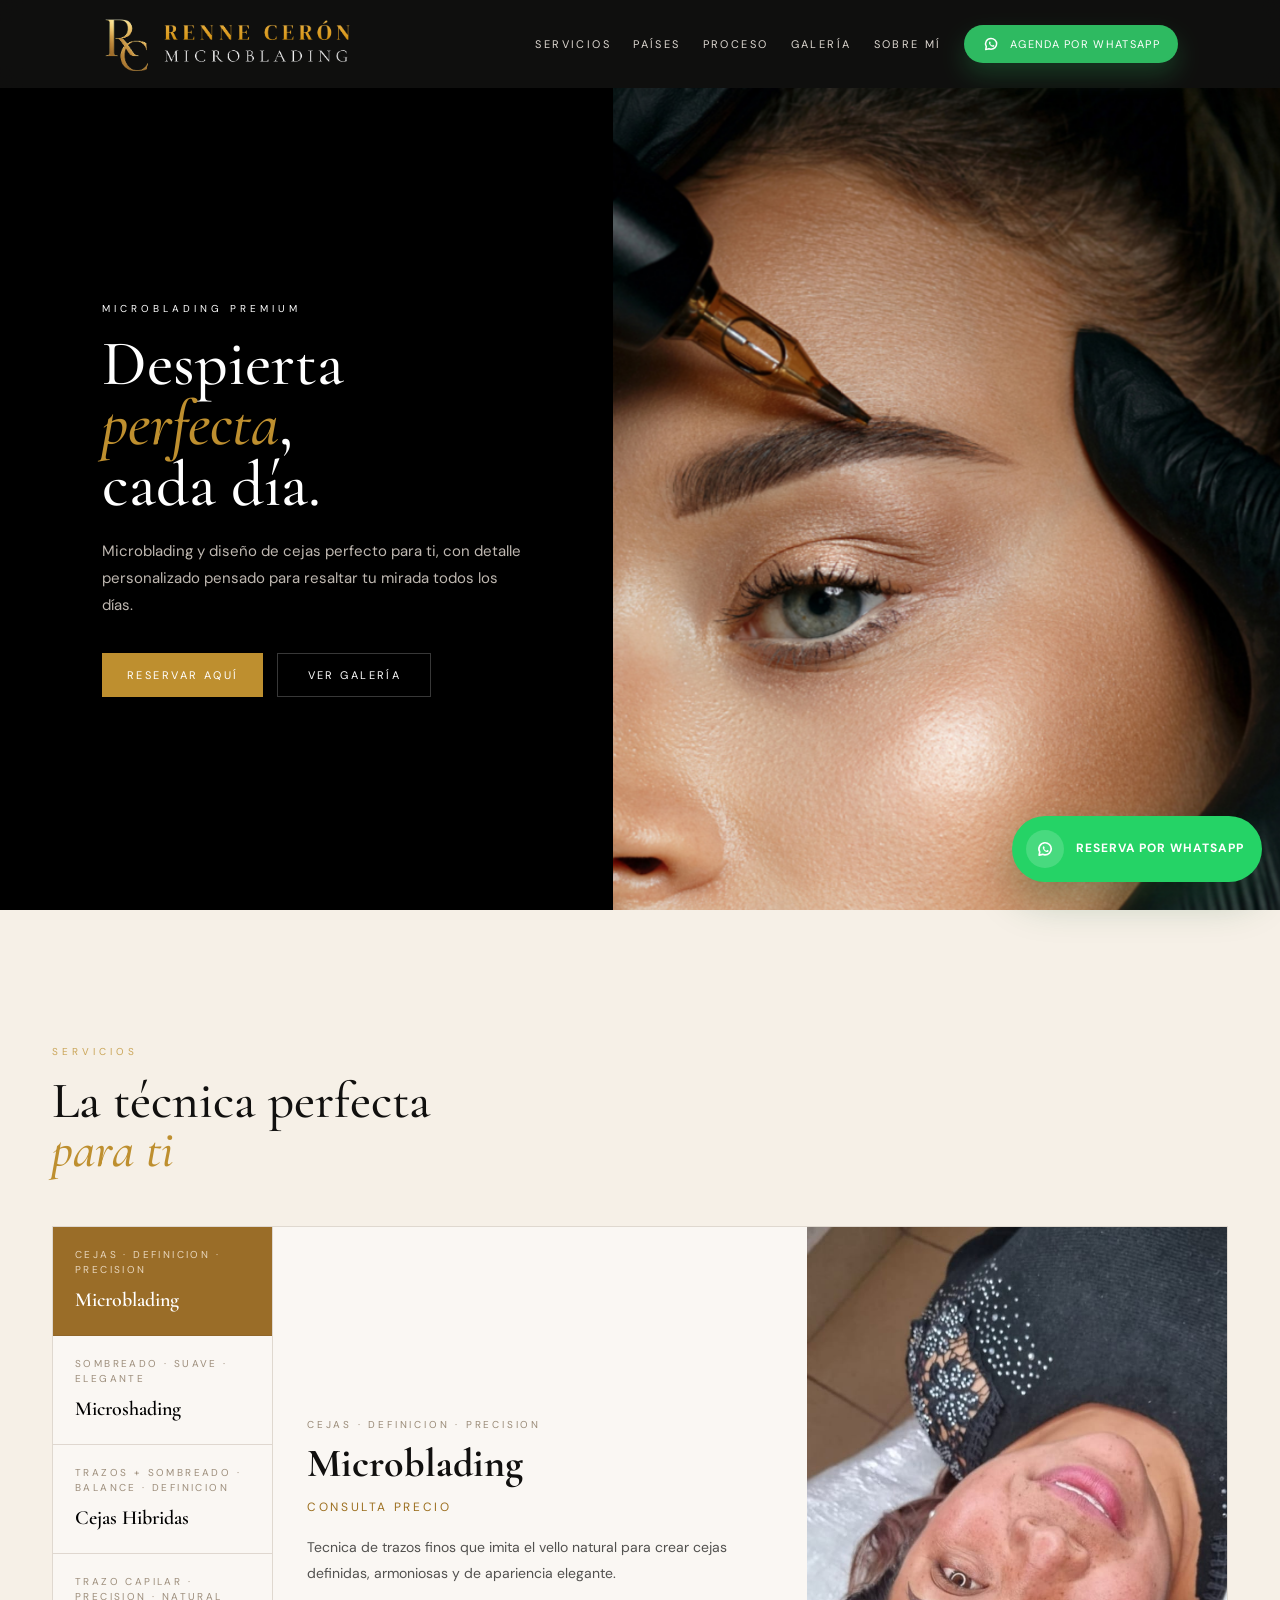
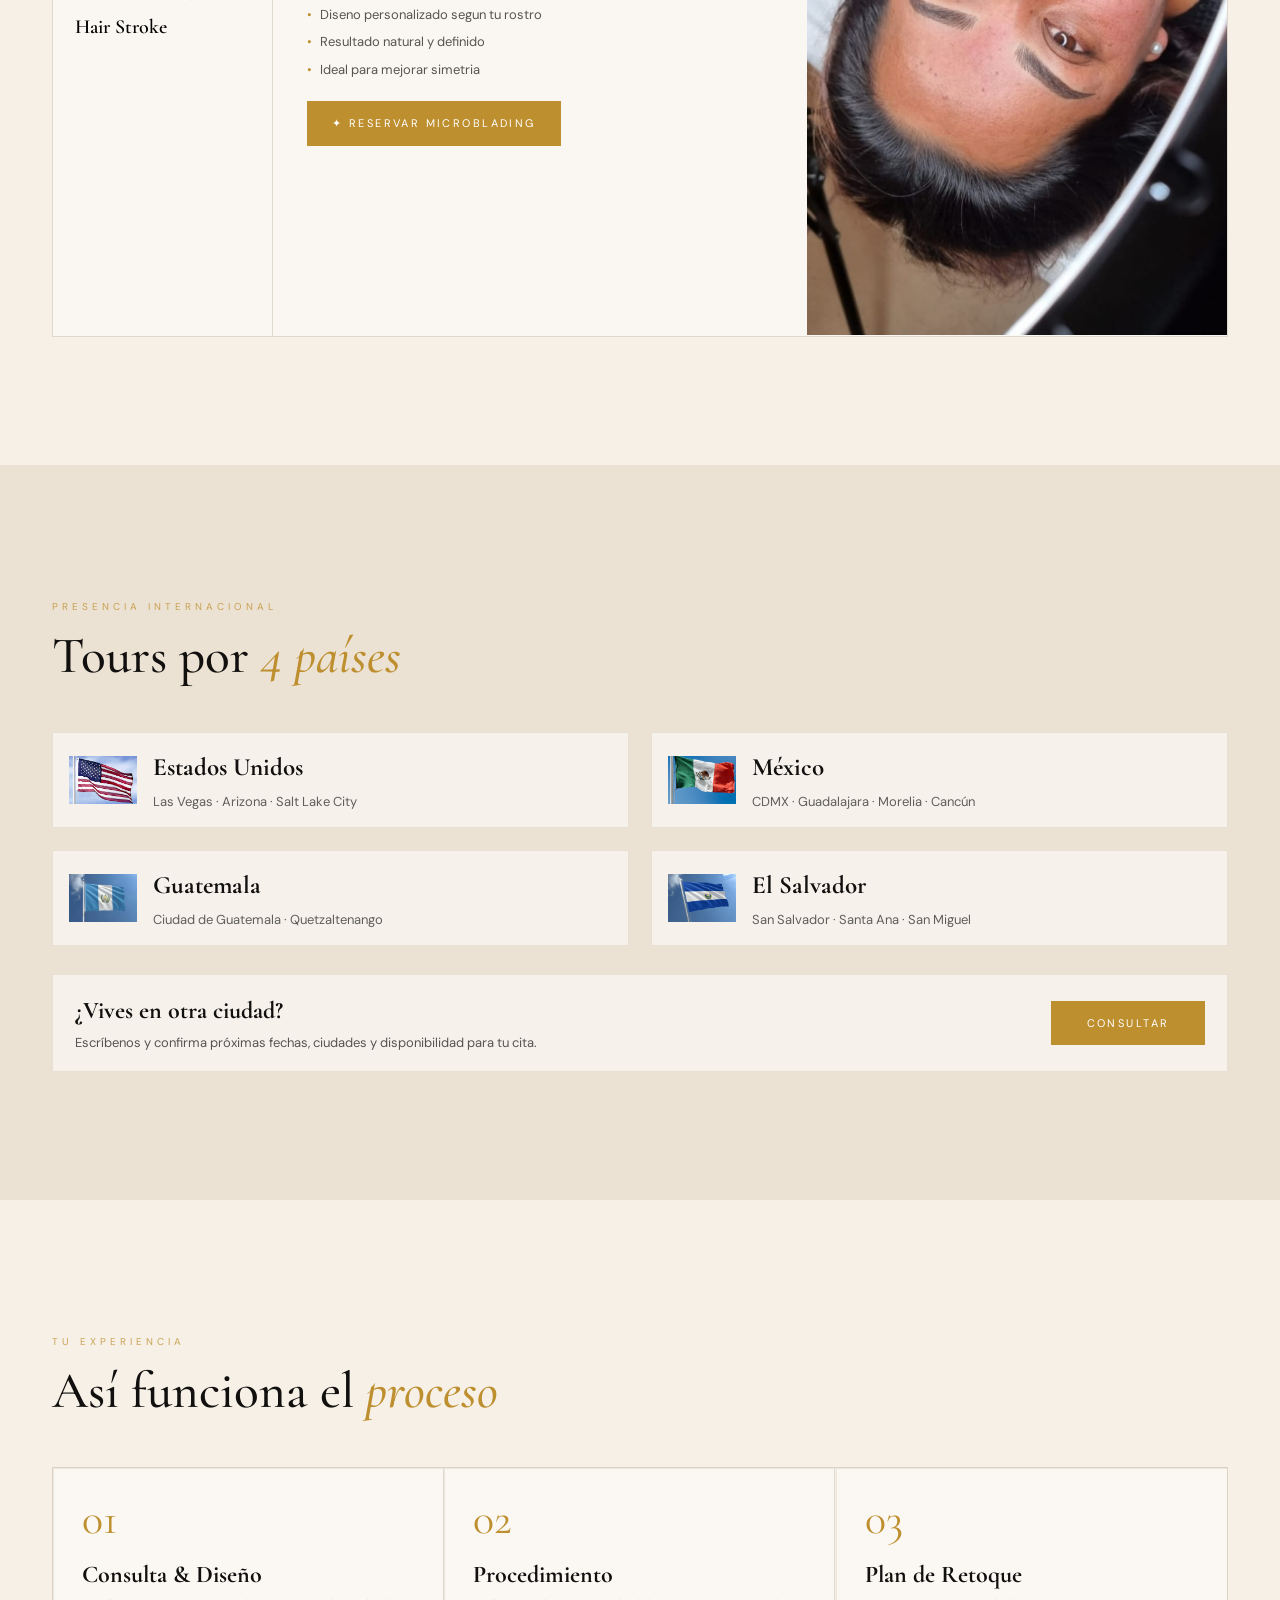
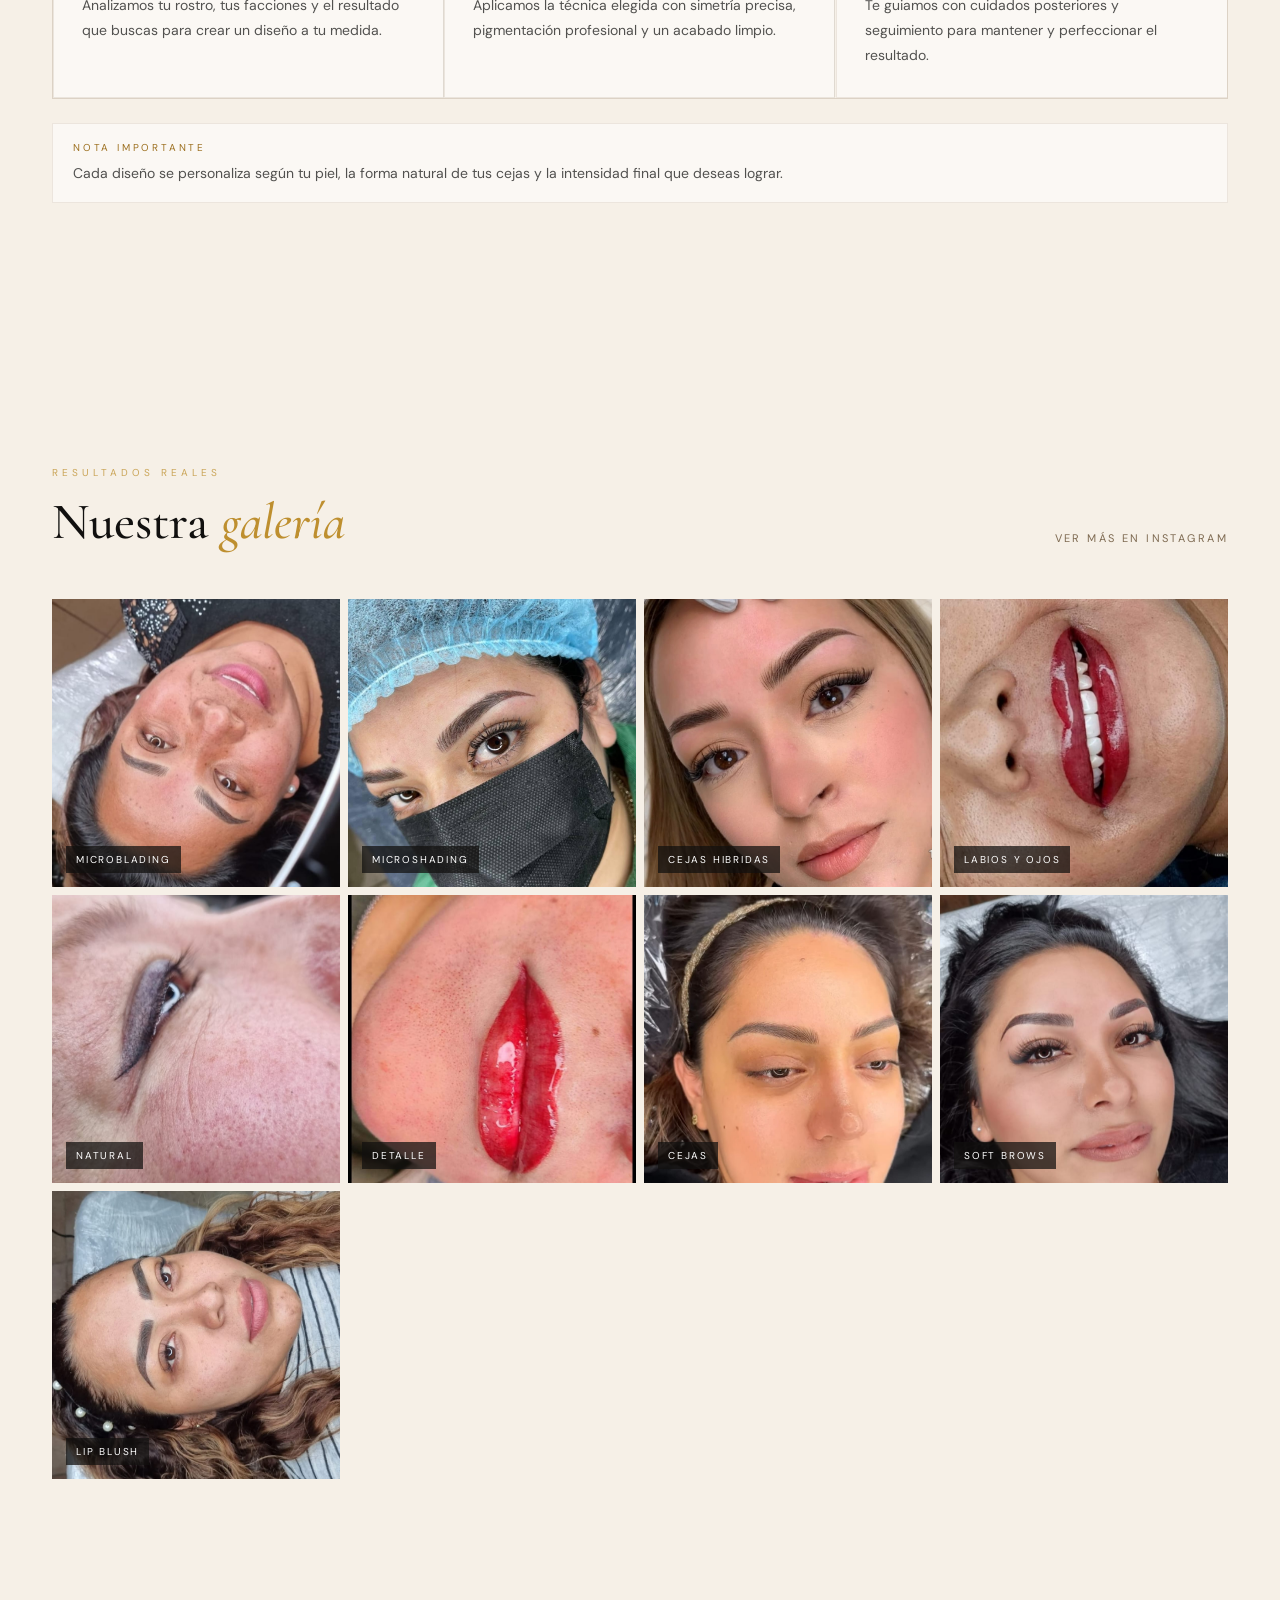
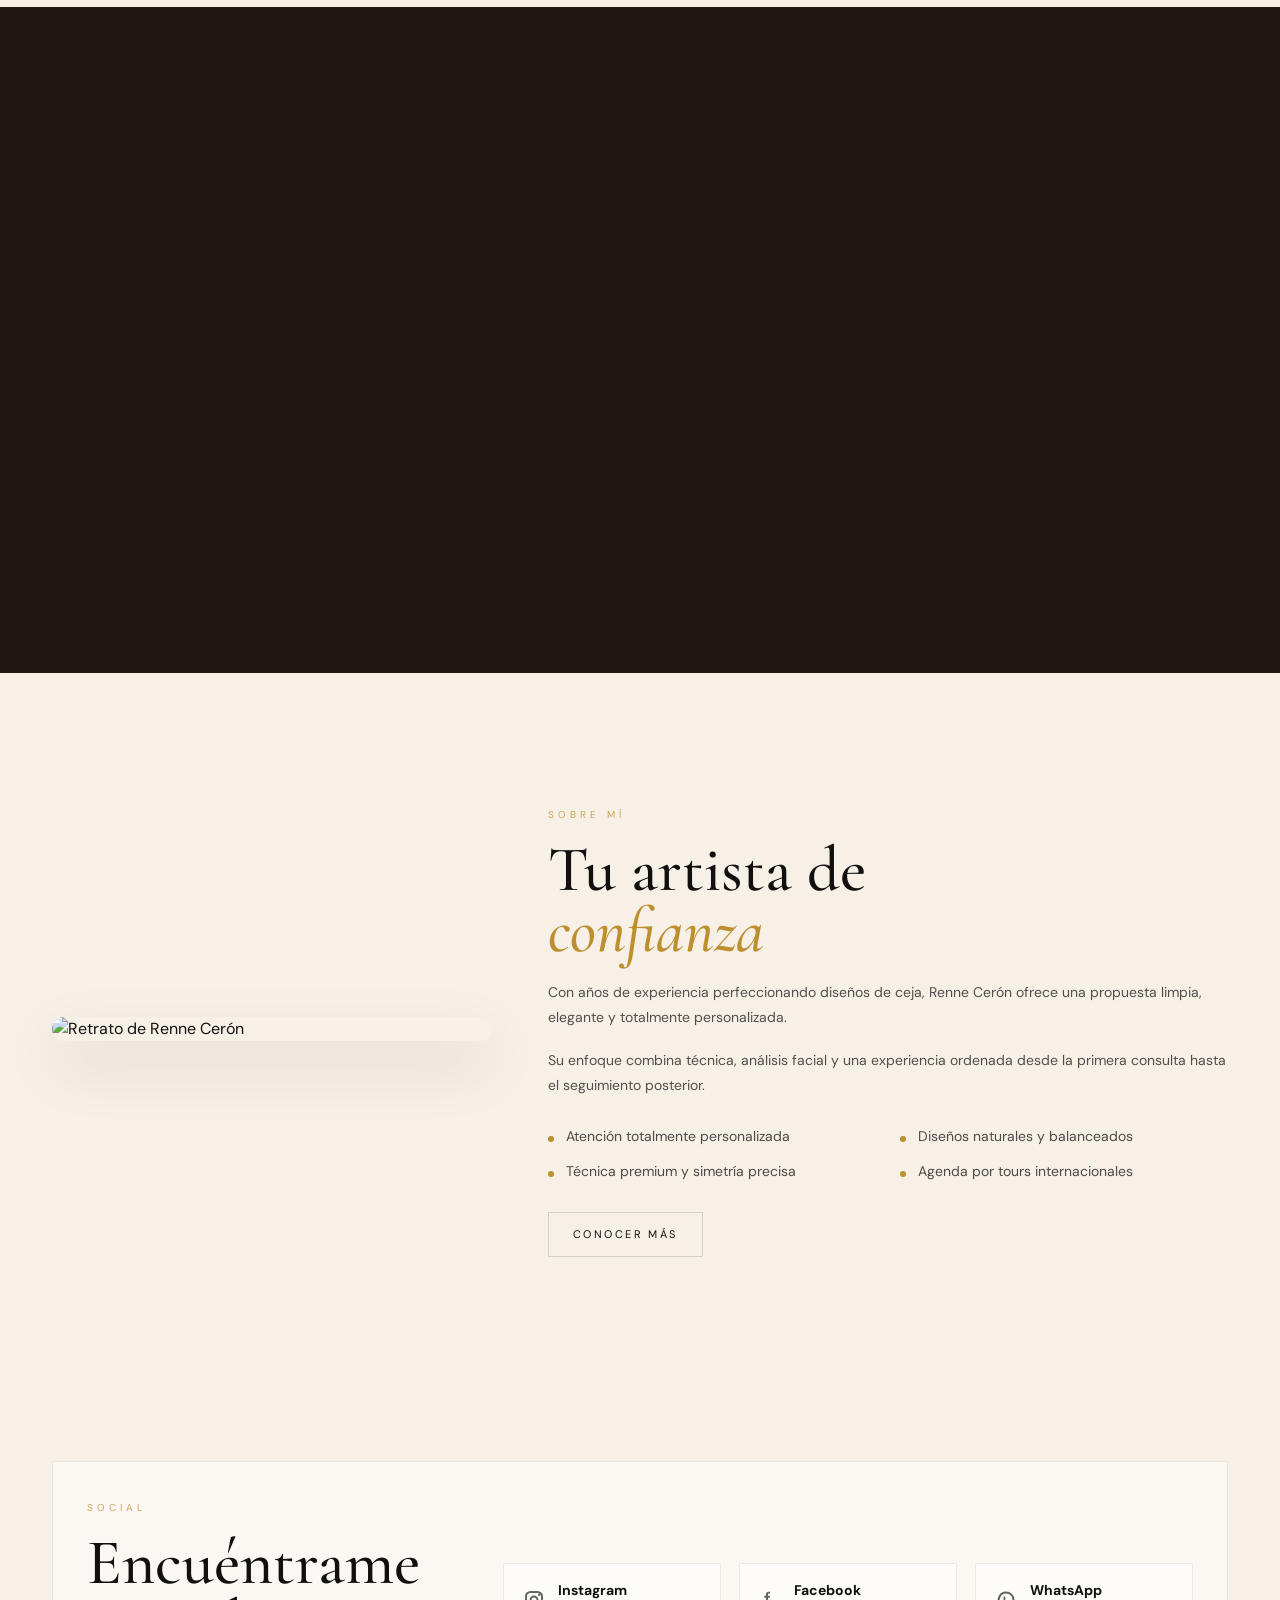
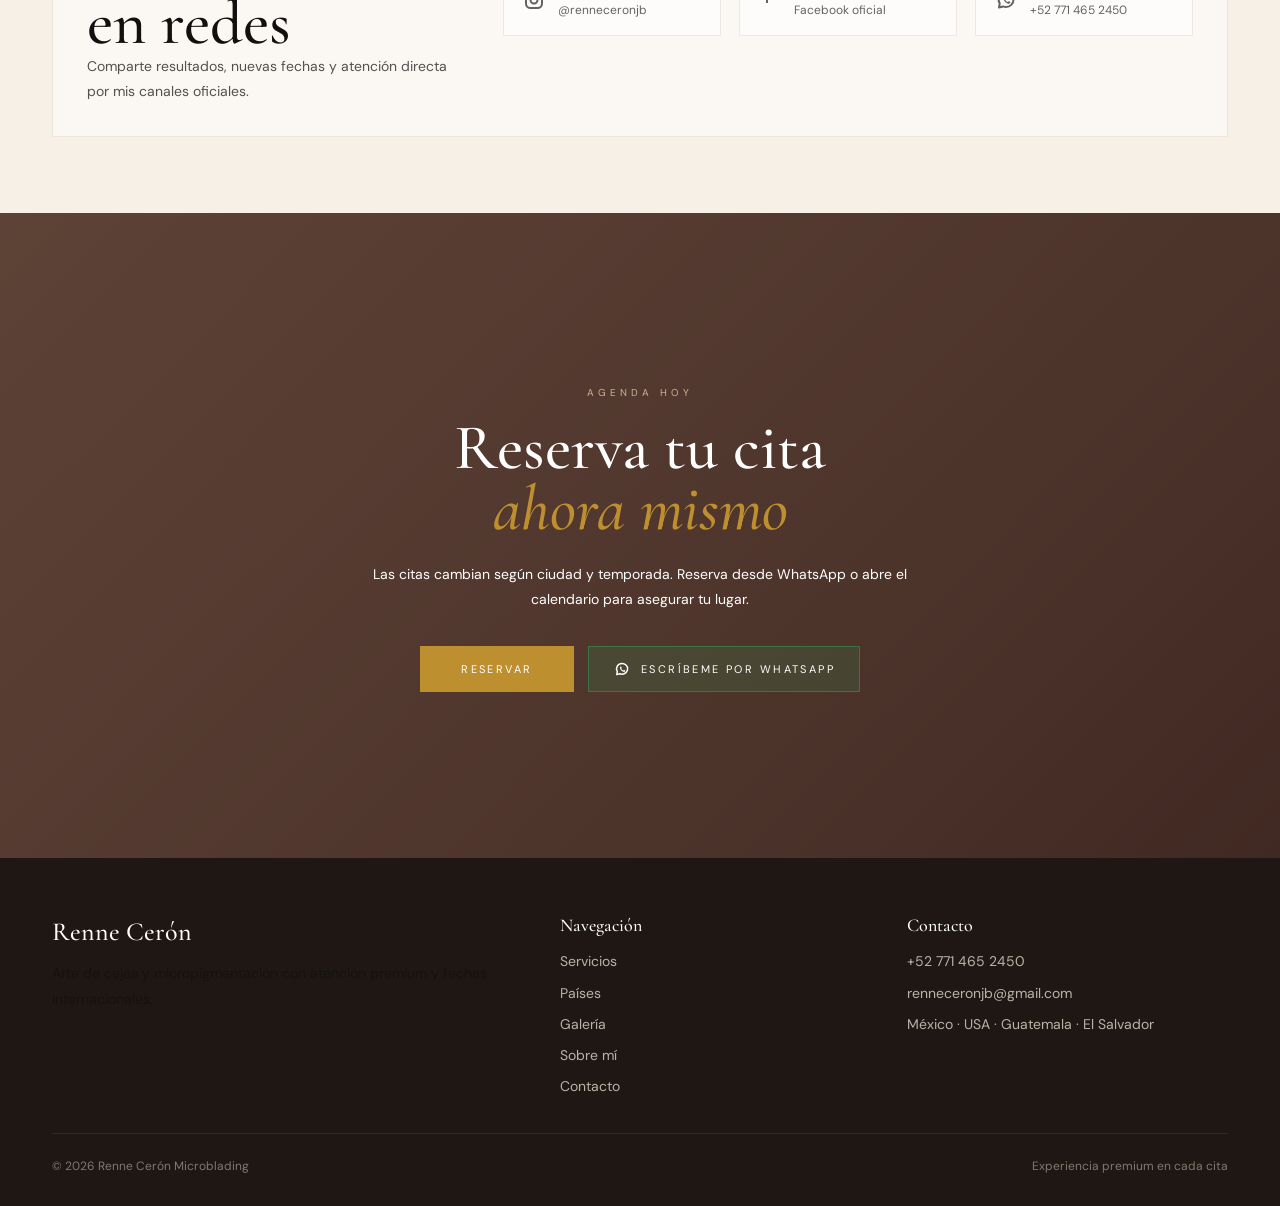
==== commit 8d478fad: "Refine WhatsApp CTA" ====
--- a/index.html
+++ b/index.html
@@ -39,8 +39,16 @@
         <a href="#proceso">Proceso</a>
         <a href="#galeria">Galería</a>
         <a href="#sobre-mi">Sobre mí</a>
-        <a href="#contacto">Contacto</a>
-        <a class="nav-whatsapp" href="https://wa.me/527714652450" target="_blank" rel="noopener noreferrer">WhatsApp</a>
+      
+        <a class="nav-whatsapp" href="https://wa.me/527714652450" target="_blank" rel="noopener noreferrer" aria-label="Agendar por WhatsApp">
+          <span class="button-icon" aria-hidden="true">
+            <svg viewBox="0 0 24 24" fill="none">
+              <path d="M12 4.5a7.3 7.3 0 0 0-6.27 11.02L5 19.5l4.12-1.08A7.5 7.5 0 0 0 12 19c4.14 0 7.5-3.23 7.5-7.25S16.14 4.5 12 4.5Z" stroke="currentColor" stroke-width="2" stroke-linejoin="round"></path>
+              <path d="M9.74 8.85c.1-.22.2-.22.39-.23h.34c.11 0 .3-.04.47.33.18.37.59 1.3.64 1.4.06.1.08.21.02.33-.06.11-.1.2-.2.3-.1.12-.2.25-.29.34-.09.1-.18.2-.08.4.1.18.47.84 1.02 1.36.71.66 1.31.87 1.5.97.18.08.29.07.4-.05.1-.12.44-.54.56-.72.12-.18.23-.15.39-.09.16.06.98.46 1.15.54.17.09.28.13.32.21.04.08.04.47-.1.9-.14.42-.82.82-1.13.87-.3.04-.67.08-1.08-.06a5.6 5.6 0 0 1-1-.37c-1.77-.77-2.92-2.62-3-2.74-.09-.12-.72-1.03-.72-1.95 0-.91.45-1.3.61-1.54Z" fill="currentColor"></path>
+            </svg>
+          </span>
+          <span>Agenda por WhatsApp</span>
+        </a>
       </div>
     </nav>
   </header>
@@ -248,11 +256,32 @@
         <p>Las citas cambian según ciudad y temporada. Reserva desde WhatsApp o abre el calendario para asegurar tu lugar.</p>
         <div class="cta-actions">
           <a class="button button-gold" href="#reserva" data-calendly-link>Reservar</a>
-          <a class="button button-dark-outline" href="https://wa.me/527714652450" target="_blank" rel="noopener noreferrer">Hablar</a>
+          <a class="button button-dark-outline button-whatsapp" href="https://wa.me/527714652450" target="_blank" rel="noopener noreferrer" aria-label="Escribir por WhatsApp para reservar">
+            <span class="button-icon" aria-hidden="true">
+              <svg viewBox="0 0 24 24" fill="none">
+                <path d="M12 4.5a7.3 7.3 0 0 0-6.27 11.02L5 19.5l4.12-1.08A7.5 7.5 0 0 0 12 19c4.14 0 7.5-3.23 7.5-7.25S16.14 4.5 12 4.5Z" stroke="currentColor" stroke-width="2" stroke-linejoin="round"></path>
+                <path d="M9.74 8.85c.1-.22.2-.22.39-.23h.34c.11 0 .3-.04.47.33.18.37.59 1.3.64 1.4.06.1.08.21.02.33-.06.11-.1.2-.2.3-.1.12-.2.25-.29.34-.09.1-.18.2-.08.4.1.18.47.84 1.02 1.36.71.66 1.31.87 1.5.97.18.08.29.07.4-.05.1-.12.44-.54.56-.72.12-.18.23-.15.39-.09.16.06.98.46 1.15.54.17.09.28.13.32.21.04.08.04.47-.1.9-.14.42-.82.82-1.13.87-.3.04-.67.08-1.08-.06a5.6 5.6 0 0 1-1-.37c-1.77-.77-2.92-2.62-3-2.74-.09-.12-.72-1.03-.72-1.95 0-.91.45-1.3.61-1.54Z" fill="currentColor"></path>
+              </svg>
+            </span>
+            <span>Escríbeme por WhatsApp</span>
+          </a>
         </div>
       </div>
     </section>
   </main>
+
+  <a class="sticky-whatsapp" href="https://wa.me/527714652450" target="_blank" rel="noopener noreferrer" aria-label="Abrir WhatsApp para reservar">
+    <span class="sticky-whatsapp-icon" aria-hidden="true">
+      <svg viewBox="0 0 24 24" fill="none">
+        <path d="M12 4.5a7.3 7.3 0 0 0-6.27 11.02L5 19.5l4.12-1.08A7.5 7.5 0 0 0 12 19c4.14 0 7.5-3.23 7.5-7.25S16.14 4.5 12 4.5Z" stroke="currentColor" stroke-width="2" stroke-linejoin="round"></path>
+        <path d="M9.74 8.85c.1-.22.2-.22.39-.23h.34c.11 0 .3-.04.47.33.18.37.59 1.3.64 1.4.06.1.08.21.02.33-.06.11-.1.2-.2.3-.1.12-.2.25-.29.34-.09.1-.18.2-.08.4.1.18.47.84 1.02 1.36.71.66 1.31.87 1.5.97.18.08.29.07.4-.05.1-.12.44-.54.56-.72.12-.18.23-.15.39-.09.16.06.98.46 1.15.54.17.09.28.13.32.21.04.08.04.47-.1.9-.14.42-.82.82-1.13.87-.3.04-.67.08-1.08-.06a5.6 5.6 0 0 1-1-.37c-1.77-.77-2.92-2.62-3-2.74-.09-.12-.72-1.03-.72-1.95 0-.91.45-1.3.61-1.54Z" fill="currentColor"></path>
+      </svg>
+    </span>
+    <span class="sticky-whatsapp-copy">
+      <strong>Reserva por WhatsApp</strong>
+   
+    </span>
+  </a>
 
   <footer class="site-footer">
     <div class="footer-grid">
--- a/assets/css/main.css
+++ b/assets/css/main.css
@@ -93,9 +93,28 @@
 .nav-whatsapp {
   background: #2eba61;
   color: var(--white) !important;
-  padding: 10px 22px;
+  padding: 10px 18px;
   border-radius: 999px;
   letter-spacing: 0.12em !important;
+  display: inline-flex;
+  align-items: center;
+  gap: 10px;
+  box-shadow: 0 12px 24px rgba(46, 186, 97, 0.24);
+}
+
+.button-icon {
+  width: 18px;
+  height: 18px;
+  display: inline-flex;
+  align-items: center;
+  justify-content: center;
+  flex-shrink: 0;
+}
+
+.button-icon svg {
+  width: 100%;
+  height: 100%;
+  display: block;
 }
 
 .menu-toggle {
@@ -206,6 +225,7 @@
   letter-spacing: 0.22em;
   text-transform: uppercase;
   transition: transform var(--transition), background var(--transition), color var(--transition), border-color var(--transition);
+  gap: 10px;
 }
 
 .button:hover {
@@ -252,6 +272,17 @@
 
 .button-dark-outline:hover {
   border-color: rgba(255, 244, 232, 0.45);
+}
+
+.button-whatsapp {
+  background: rgba(46, 186, 97, 0.14);
+  border-color: rgba(46, 186, 97, 0.38);
+  color: var(--white);
+}
+
+.button-whatsapp:hover {
+  background: rgba(46, 186, 97, 0.22);
+  border-color: rgba(46, 186, 97, 0.58);
 }
 
 .hero-media {
@@ -798,6 +829,63 @@
   padding: 38px 0;
 }
 
+.sticky-whatsapp {
+  position: fixed;
+  right: max(18px, env(safe-area-inset-right));
+  bottom: max(18px, env(safe-area-inset-bottom));
+  z-index: 70;
+  display: inline-flex;
+  align-items: center;
+  gap: 12px;
+  padding: 14px 18px 14px 14px;
+  border-radius: 999px;
+  background: #25d366;
+  color: var(--white);
+  box-shadow: 0 18px 42px rgba(18, 89, 48, 0.28);
+  transition: transform var(--transition), box-shadow var(--transition), background var(--transition);
+}
+
+.sticky-whatsapp:hover {
+  transform: translateY(-2px);
+  background: #1fbc59;
+  box-shadow: 0 24px 46px rgba(18, 89, 48, 0.34);
+}
+
+.sticky-whatsapp-icon {
+  width: 38px;
+  height: 38px;
+  border-radius: 50%;
+  display: inline-flex;
+  align-items: center;
+  justify-content: center;
+  background: rgba(255, 255, 255, 0.16);
+  flex-shrink: 0;
+}
+
+.sticky-whatsapp-icon svg {
+  width: 20px;
+  height: 20px;
+  display: block;
+}
+
+.sticky-whatsapp-copy {
+  display: flex;
+  flex-direction: column;
+  gap: 2px;
+  line-height: 1.1;
+}
+
+.sticky-whatsapp-copy strong {
+  font-size: 12px;
+  letter-spacing: 0.08em;
+  text-transform: uppercase;
+}
+
+.sticky-whatsapp-copy span {
+  font-size: 11px;
+  color: rgba(255, 255, 255, 0.82);
+}
+
 .cta-block p {
   max-width: 600px;
   margin: 22px auto 0;
@@ -931,6 +1019,8 @@
 
   .nav-whatsapp {
     border-radius: 0;
+    justify-content: flex-start;
+    box-shadow: none;
   }
 
   .hero-section {
@@ -1079,6 +1169,20 @@
   .footer-bottom {
     gap: 8px;
   }
+
+  .sticky-whatsapp {
+    right: max(12px, env(safe-area-inset-right));
+    bottom: max(12px, env(safe-area-inset-bottom));
+    padding: 12px 14px;
+  }
+
+  .sticky-whatsapp-copy span {
+    display: none;
+  }
+
+  .sticky-whatsapp-copy strong {
+    font-size: 11px;
+  }
 }
 
 @media (prefers-reduced-motion: reduce) {
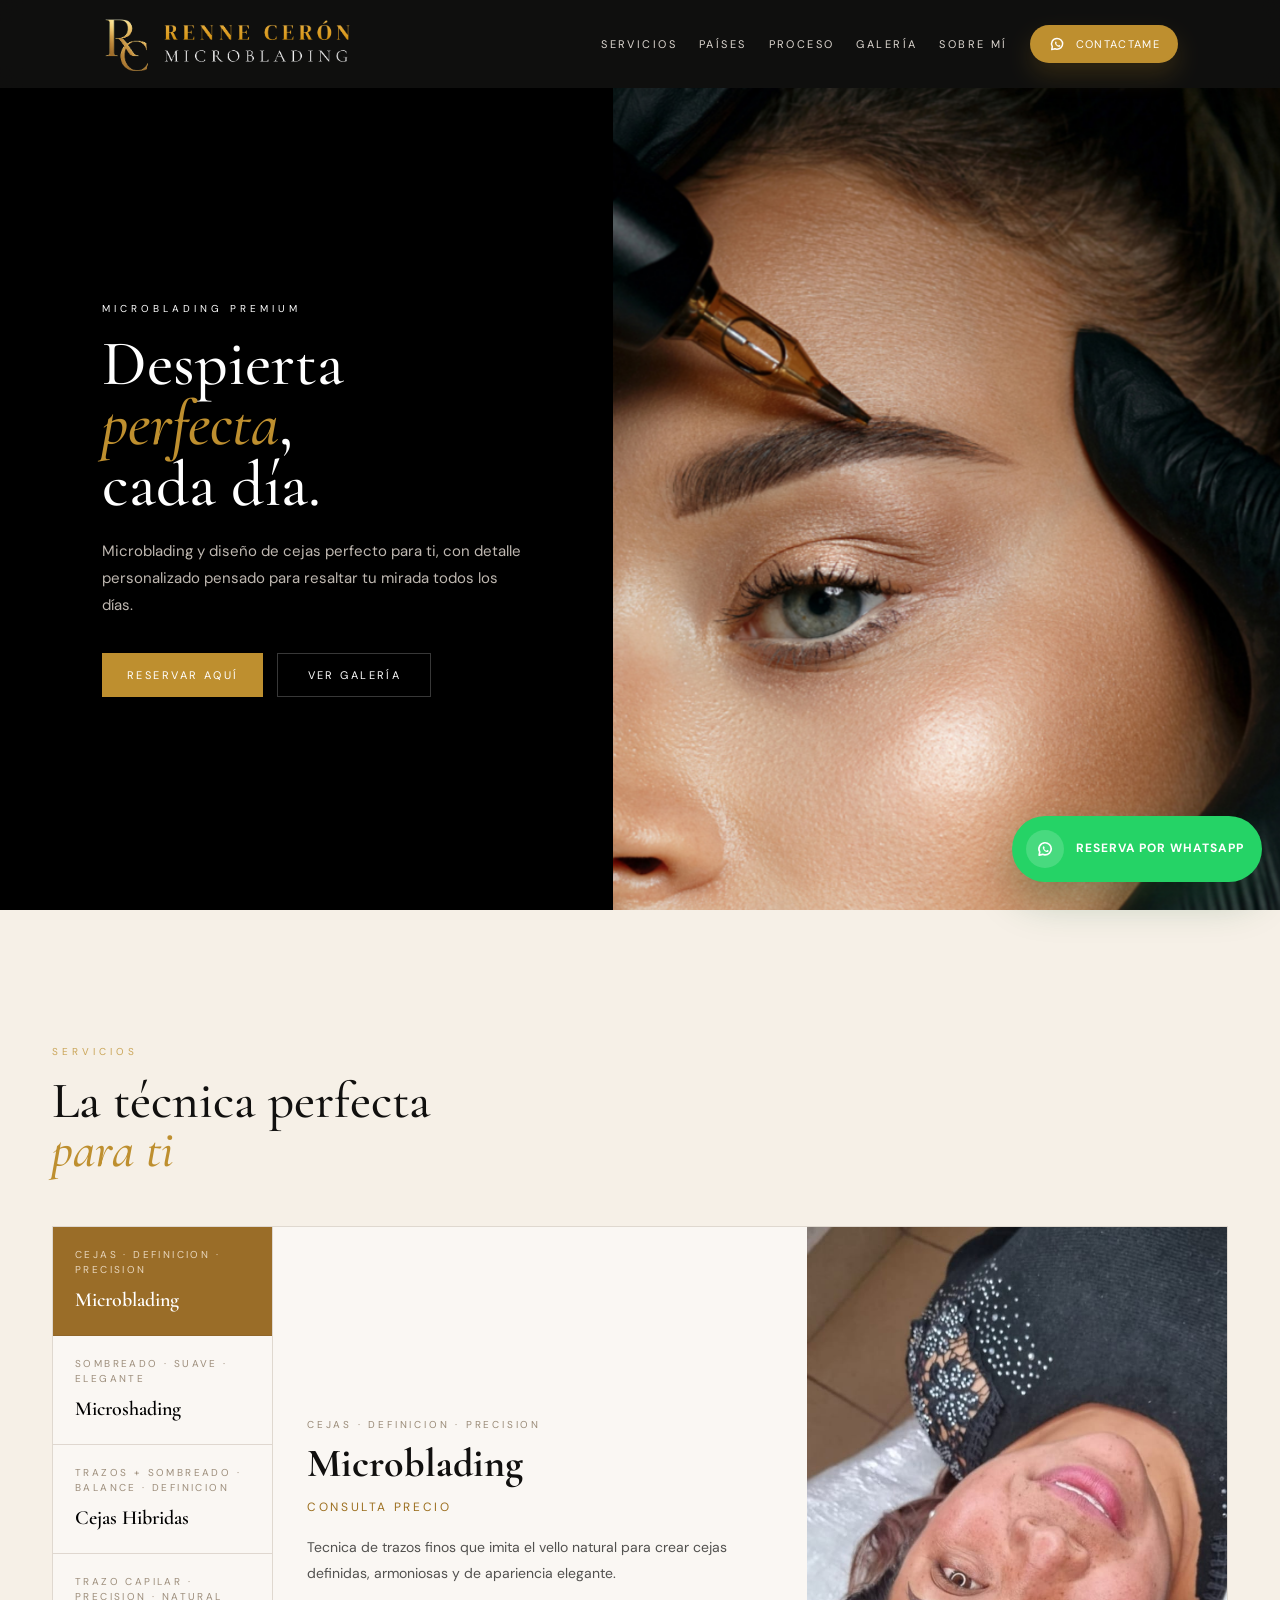
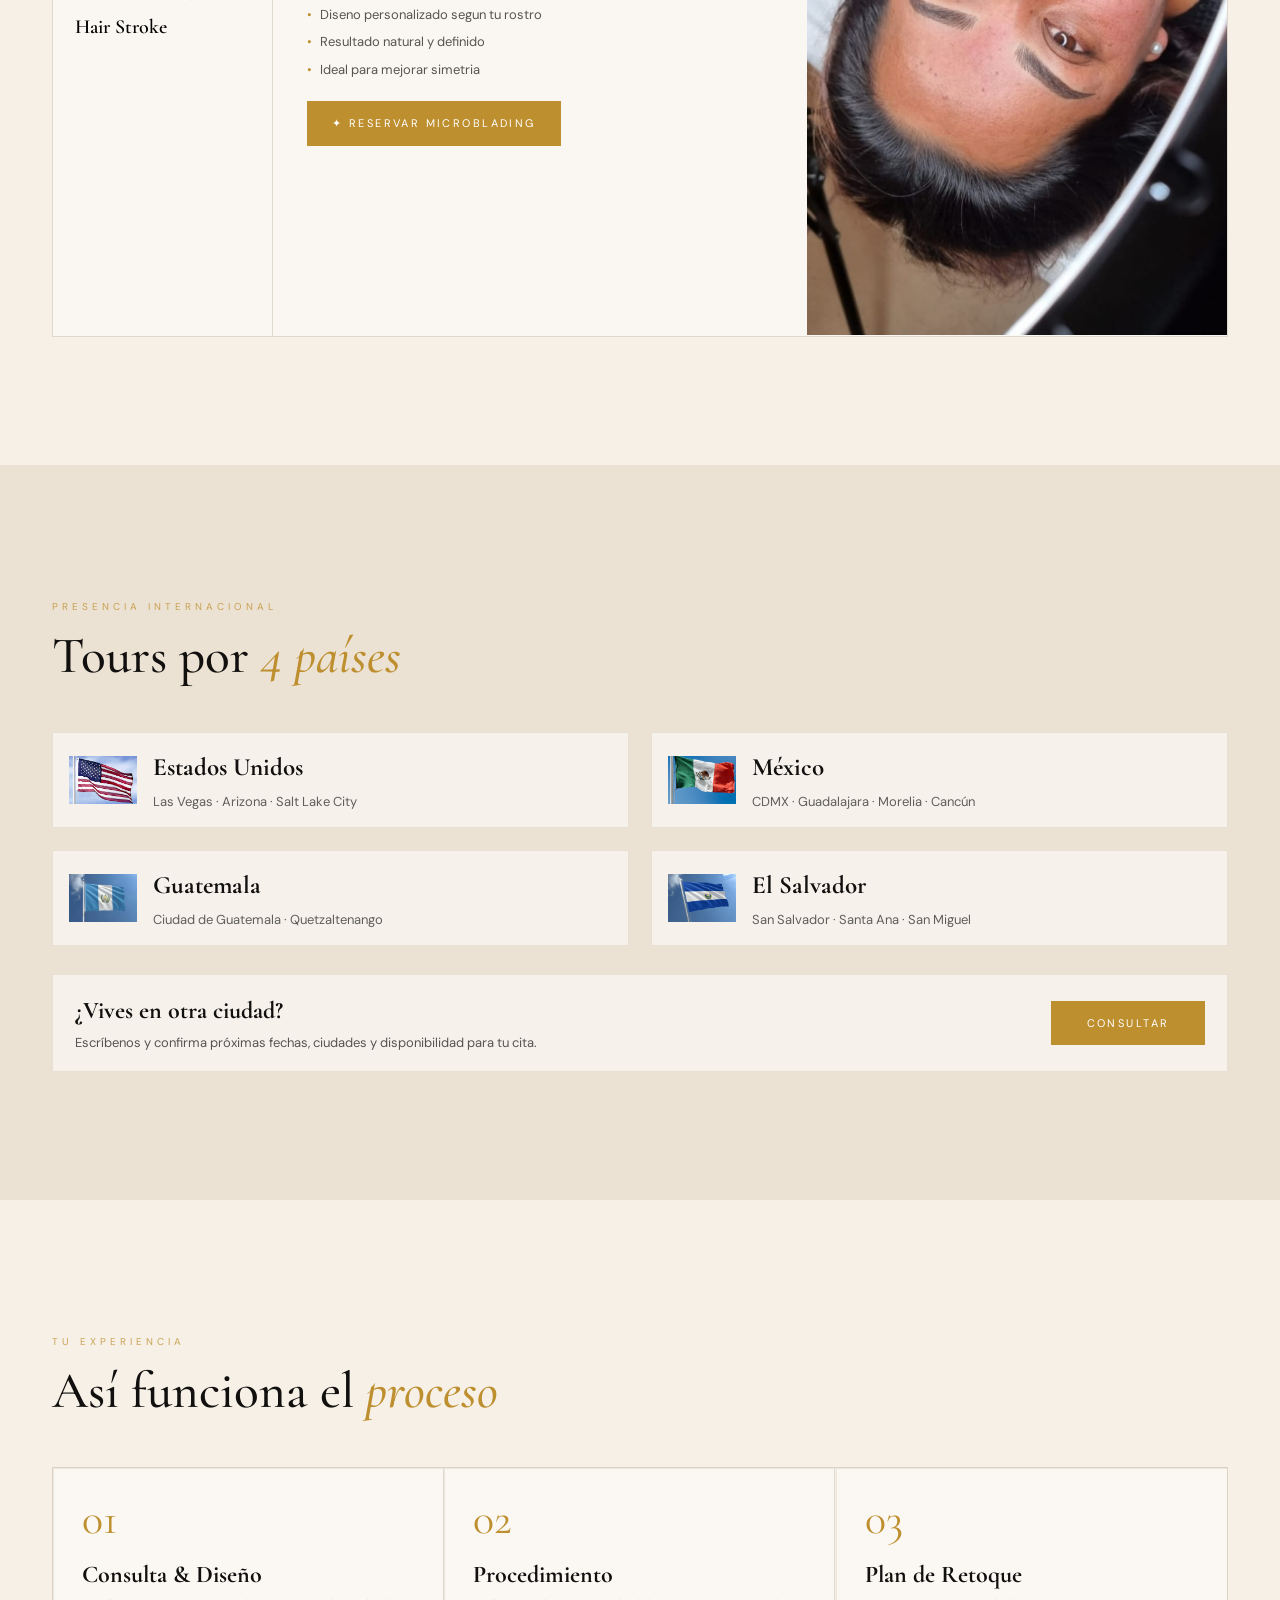
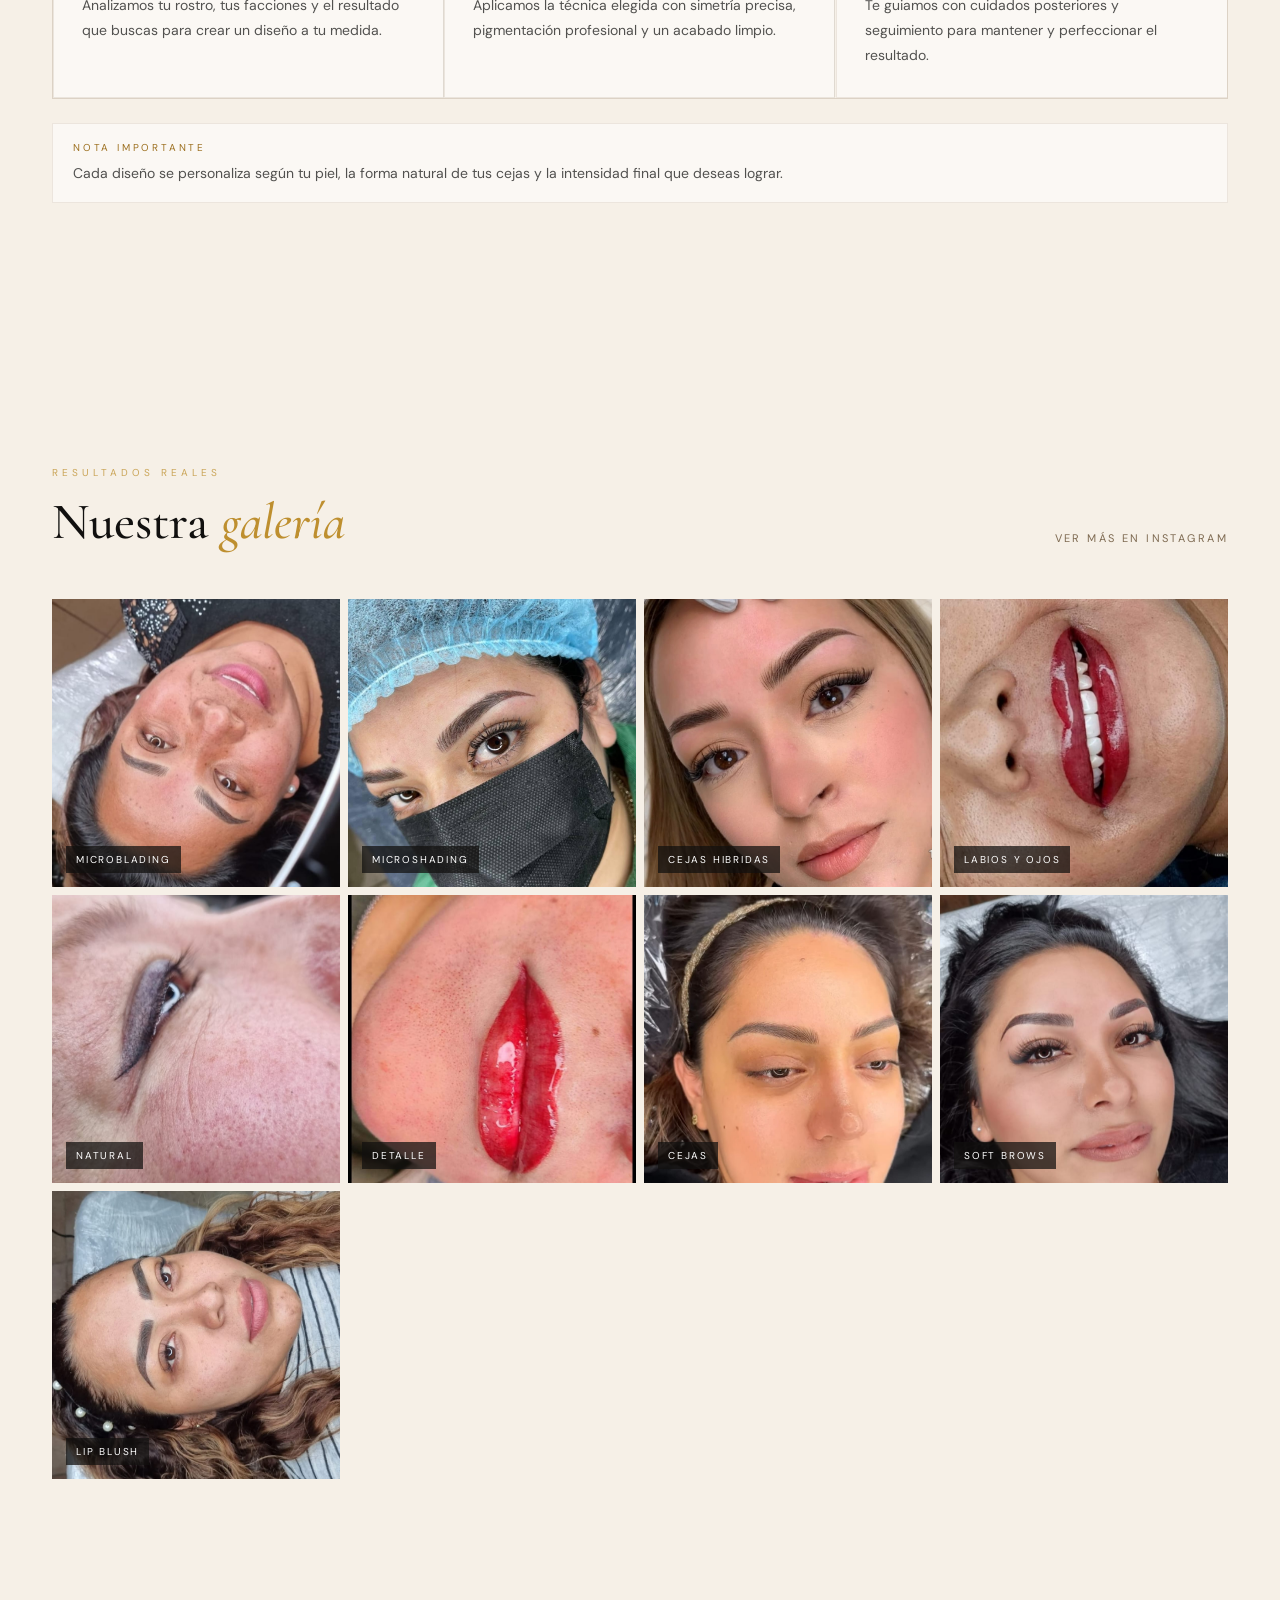
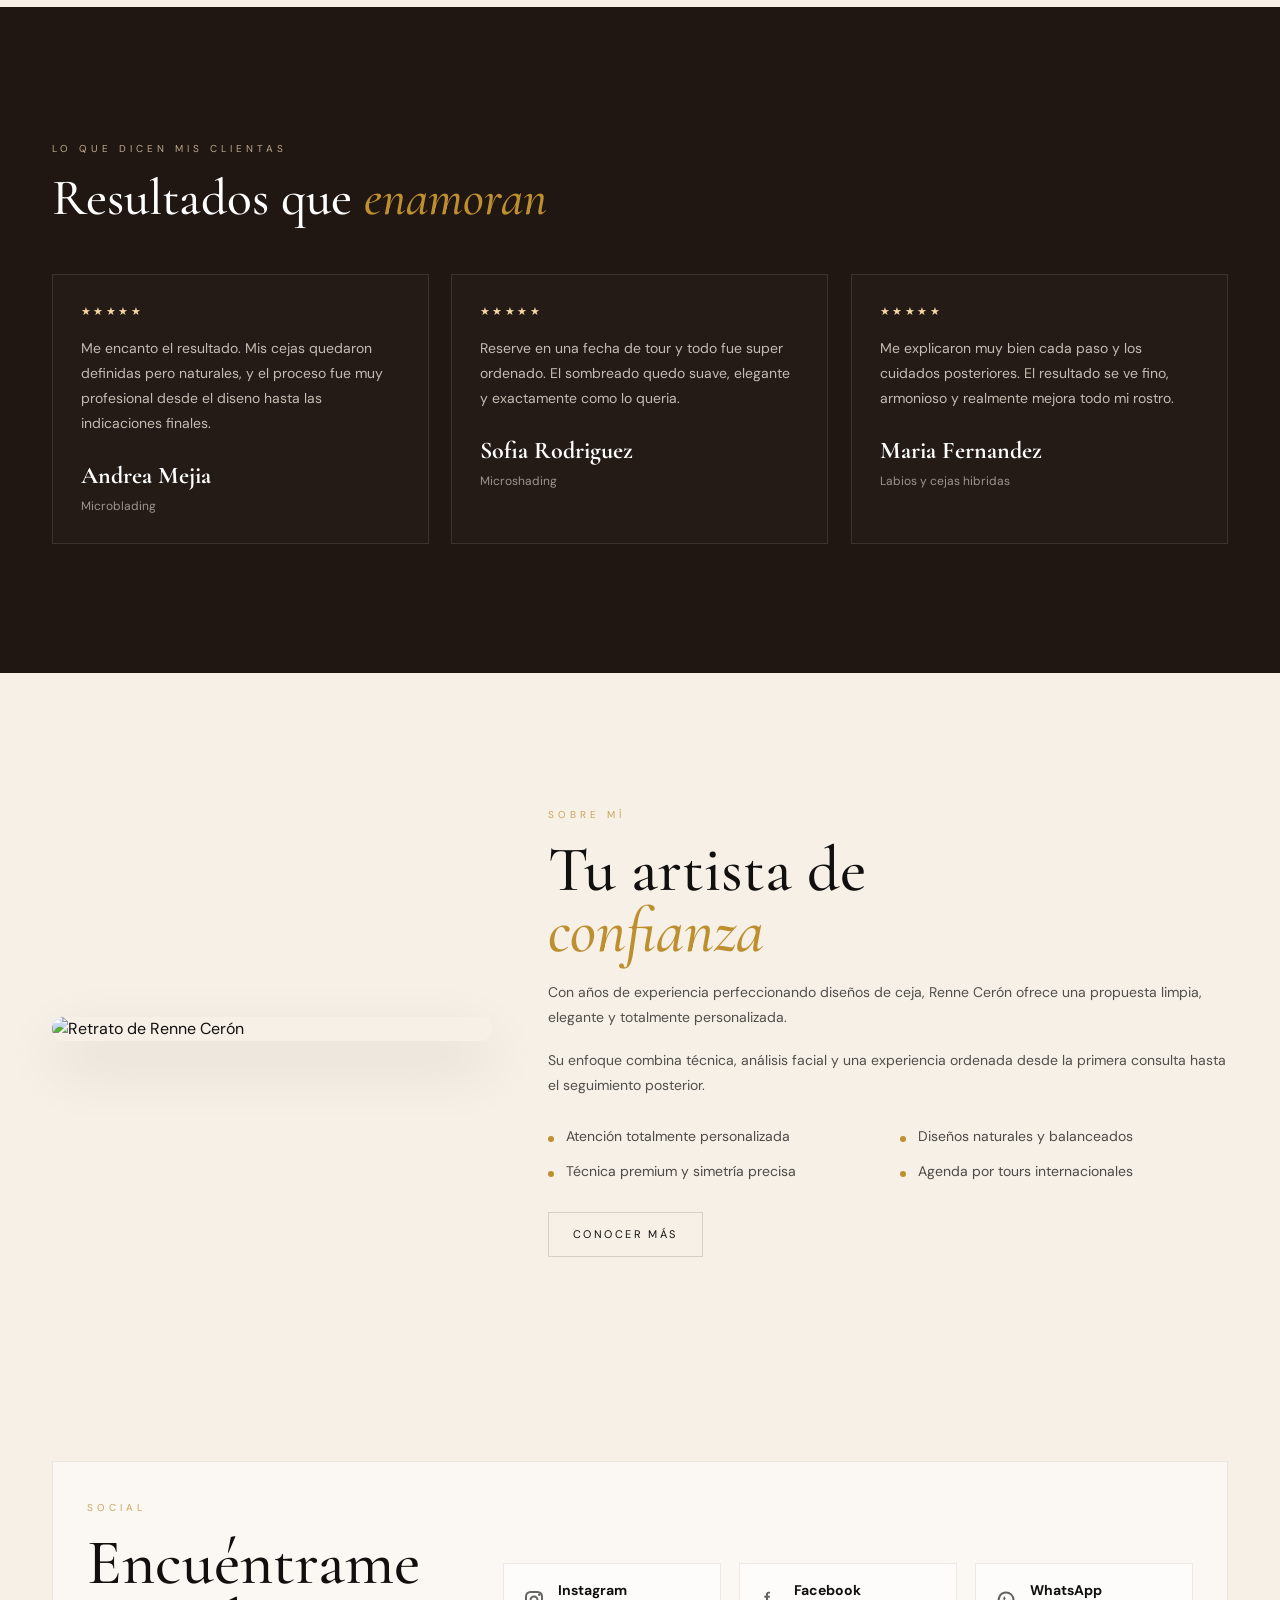
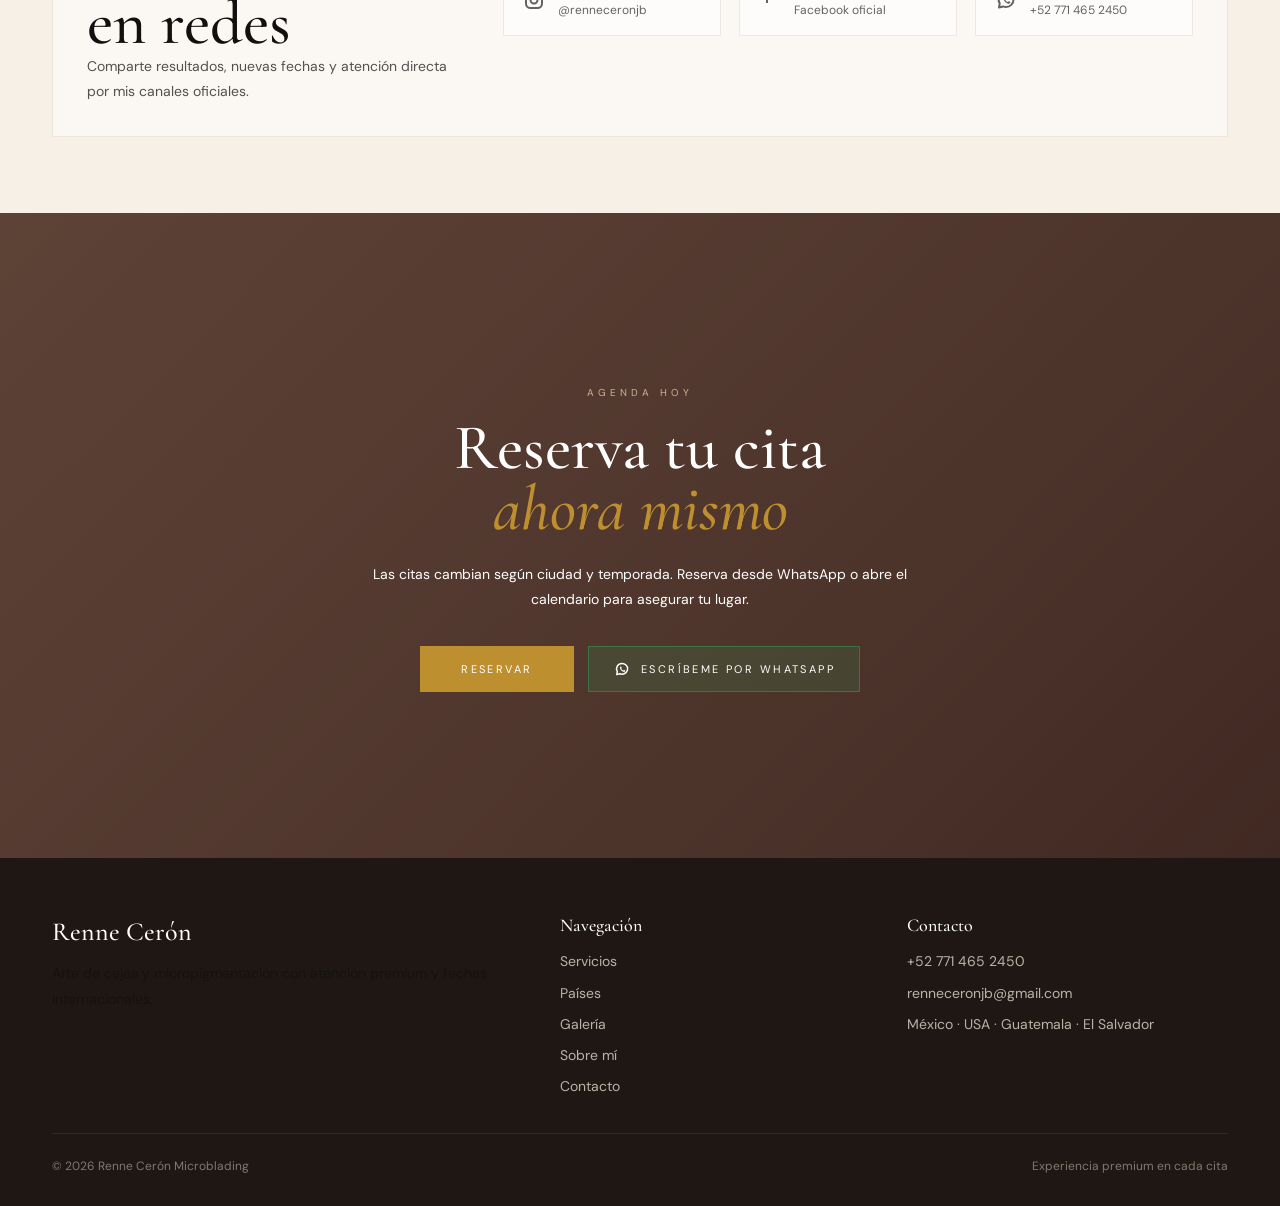
==== commit 4fcffd4d: "Update top CTA" ====
--- a/index.html
+++ b/index.html
@@ -40,14 +40,14 @@
         <a href="#galeria">Galería</a>
         <a href="#sobre-mi">Sobre mí</a>
       
-        <a class="nav-whatsapp" href="https://wa.me/527714652450" target="_blank" rel="noopener noreferrer" aria-label="Agendar por WhatsApp">
+        <a class="nav-whatsapp" href="https://wa.me/527714652450" target="_blank" rel="noopener noreferrer" aria-label="Abrir chat para reservar">
           <span class="button-icon" aria-hidden="true">
             <svg viewBox="0 0 24 24" fill="none">
               <path d="M12 4.5a7.3 7.3 0 0 0-6.27 11.02L5 19.5l4.12-1.08A7.5 7.5 0 0 0 12 19c4.14 0 7.5-3.23 7.5-7.25S16.14 4.5 12 4.5Z" stroke="currentColor" stroke-width="2" stroke-linejoin="round"></path>
               <path d="M9.74 8.85c.1-.22.2-.22.39-.23h.34c.11 0 .3-.04.47.33.18.37.59 1.3.64 1.4.06.1.08.21.02.33-.06.11-.1.2-.2.3-.1.12-.2.25-.29.34-.09.1-.18.2-.08.4.1.18.47.84 1.02 1.36.71.66 1.31.87 1.5.97.18.08.29.07.4-.05.1-.12.44-.54.56-.72.12-.18.23-.15.39-.09.16.06.98.46 1.15.54.17.09.28.13.32.21.04.08.04.47-.1.9-.14.42-.82.82-1.13.87-.3.04-.67.08-1.08-.06a5.6 5.6 0 0 1-1-.37c-1.77-.77-2.92-2.62-3-2.74-.09-.12-.72-1.03-.72-1.95 0-.91.45-1.3.61-1.54Z" fill="currentColor"></path>
             </svg>
           </span>
-          <span>Agenda por WhatsApp</span>
+          <span>Contactame</span>
         </a>
       </div>
     </nav>
--- a/assets/css/main.css
+++ b/assets/css/main.css
@@ -91,7 +91,7 @@
 }
 
 .nav-whatsapp {
-  background: #2eba61;
+  background: var(--gold);
   color: var(--white) !important;
   padding: 10px 18px;
   border-radius: 999px;
@@ -99,7 +99,11 @@
   display: inline-flex;
   align-items: center;
   gap: 10px;
-  box-shadow: 0 12px 24px rgba(46, 186, 97, 0.24);
+  box-shadow: 0 12px 24px rgba(156, 111, 31, 0.24);
+}
+
+.nav-whatsapp:hover {
+  background: var(--gold-deep);
 }
 
 .button-icon {
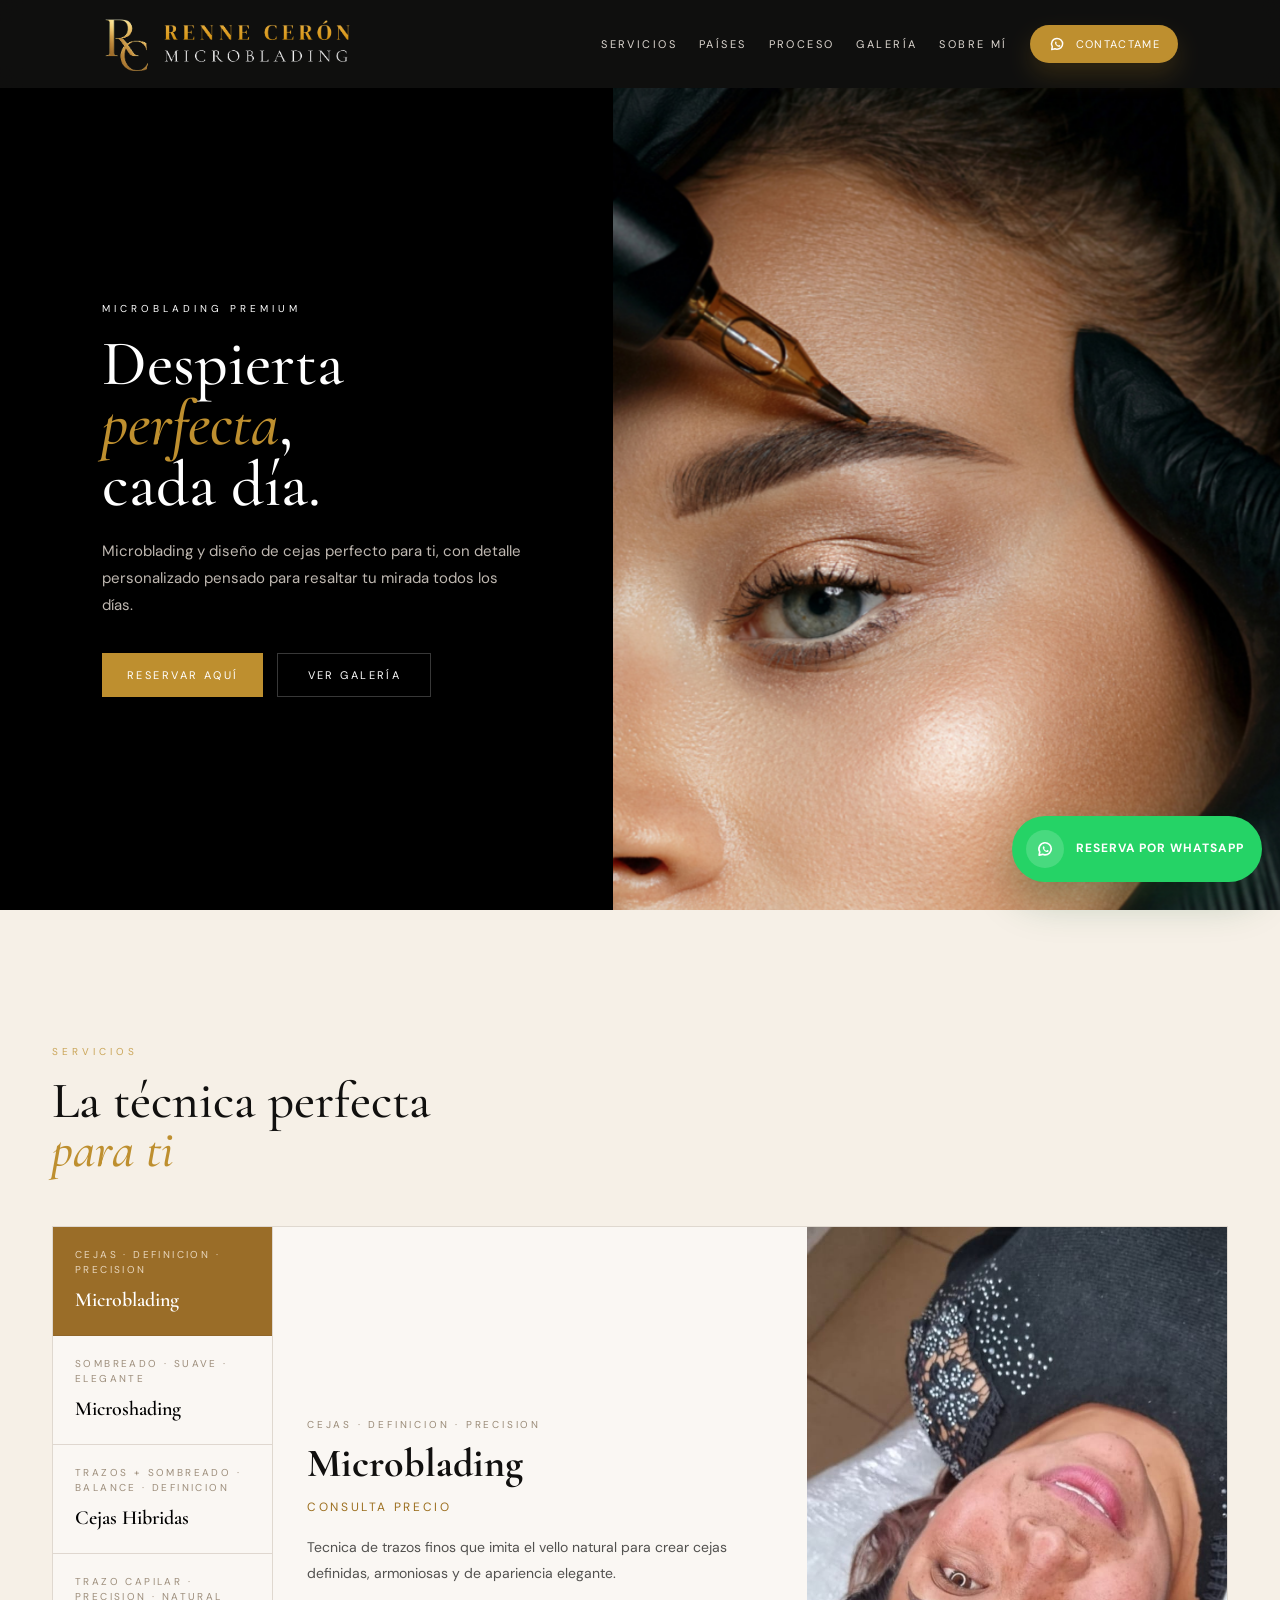
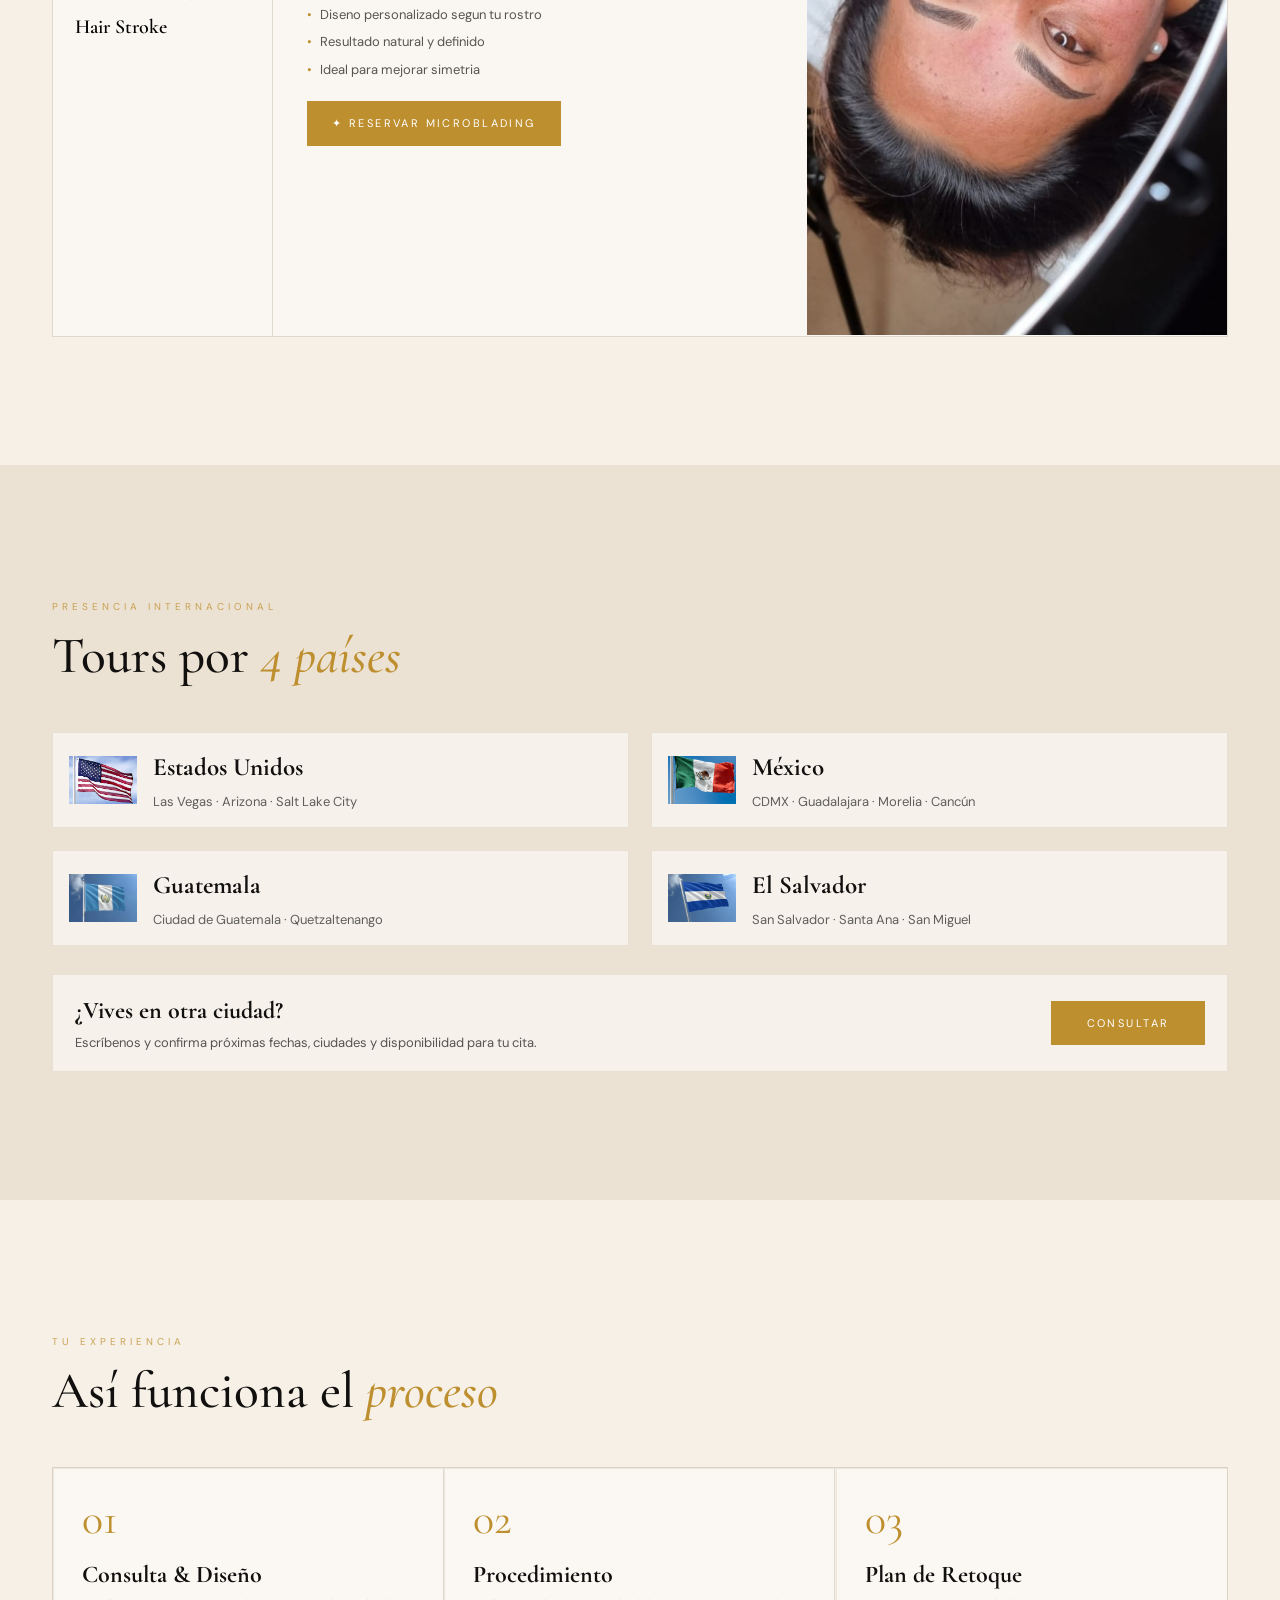
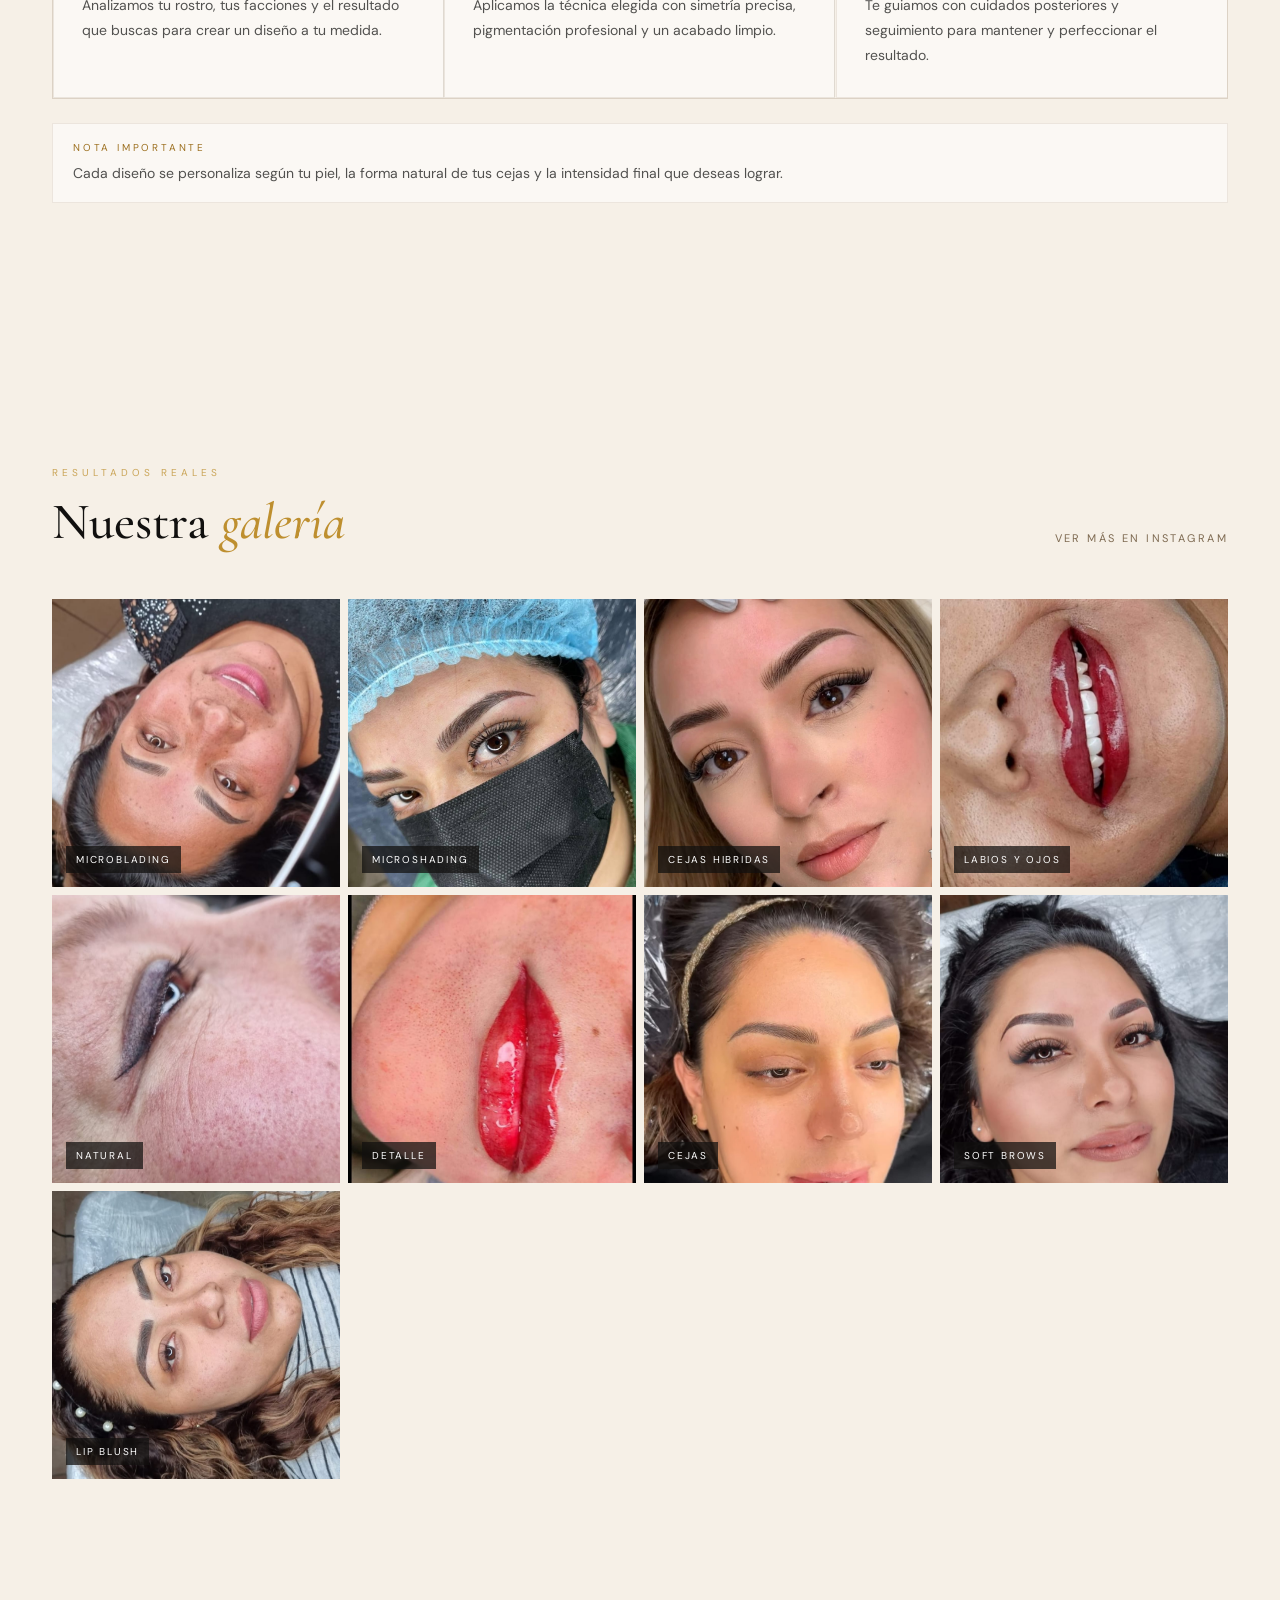
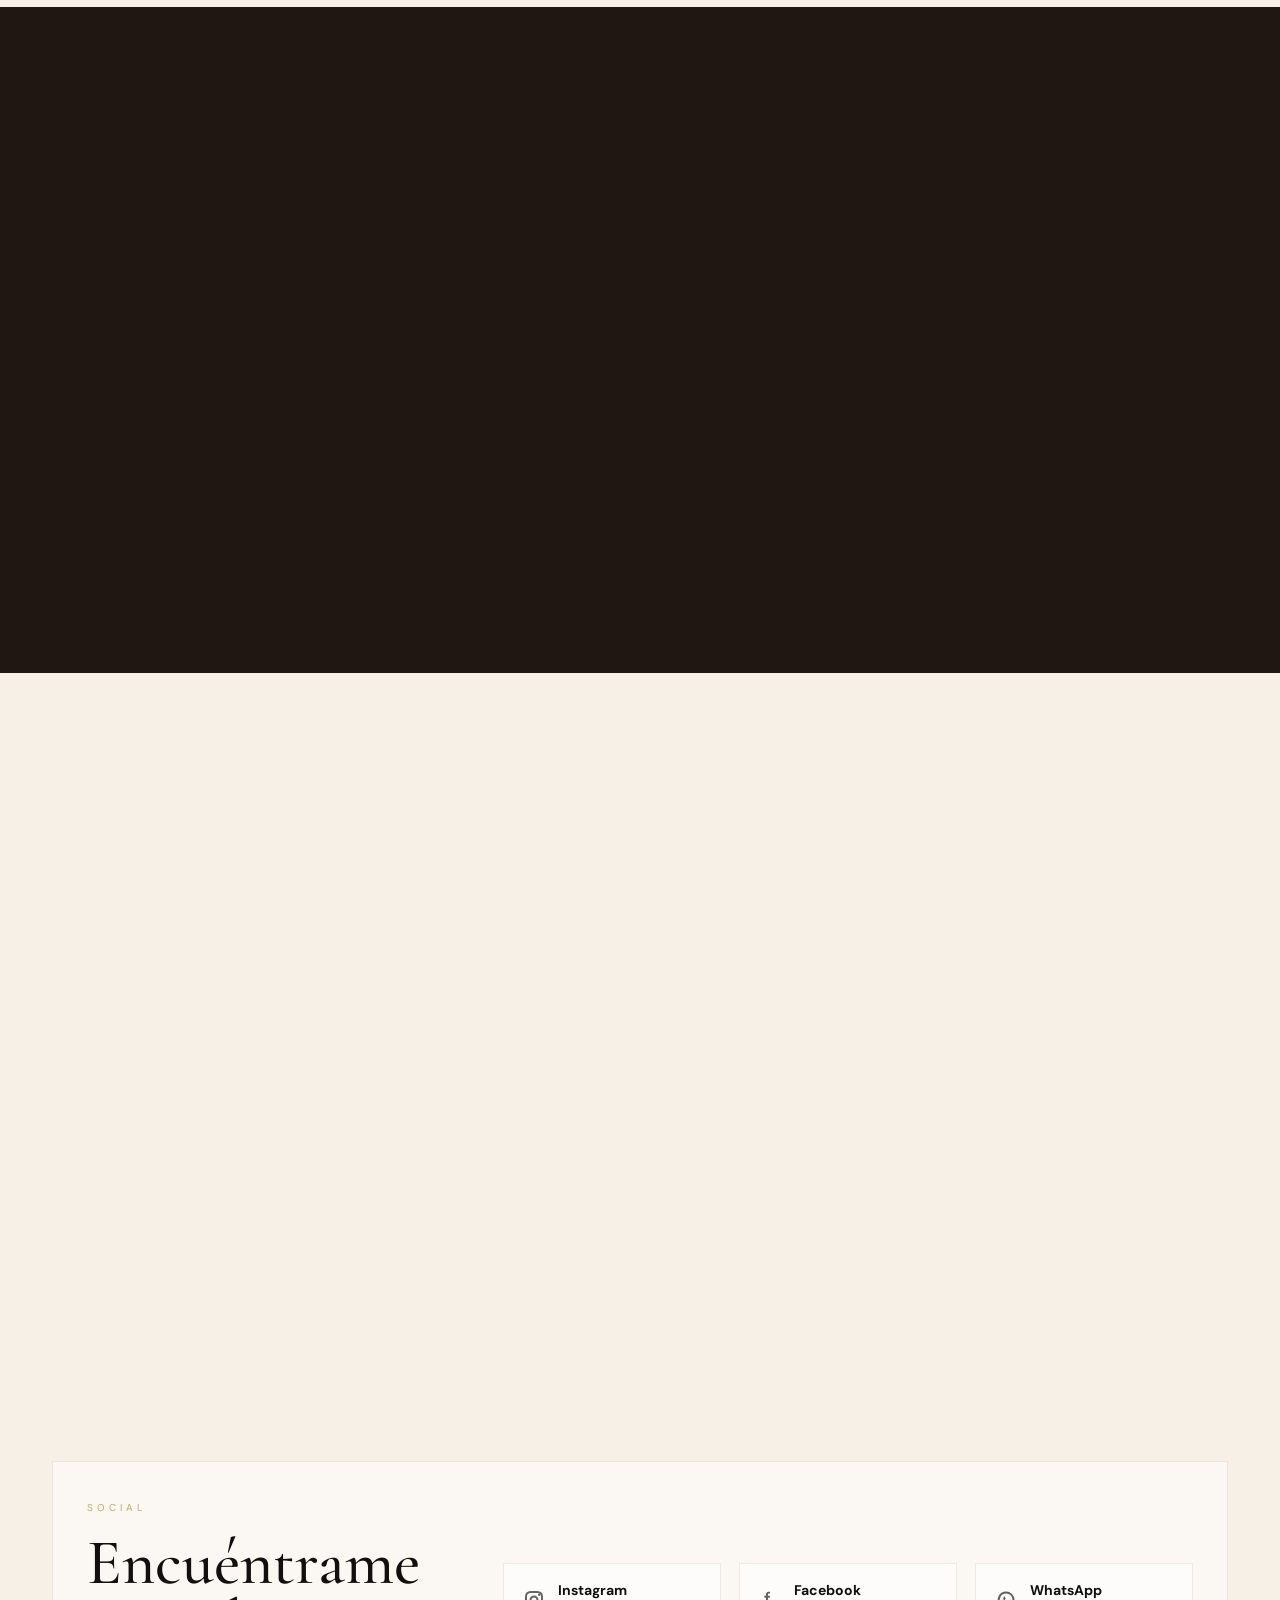
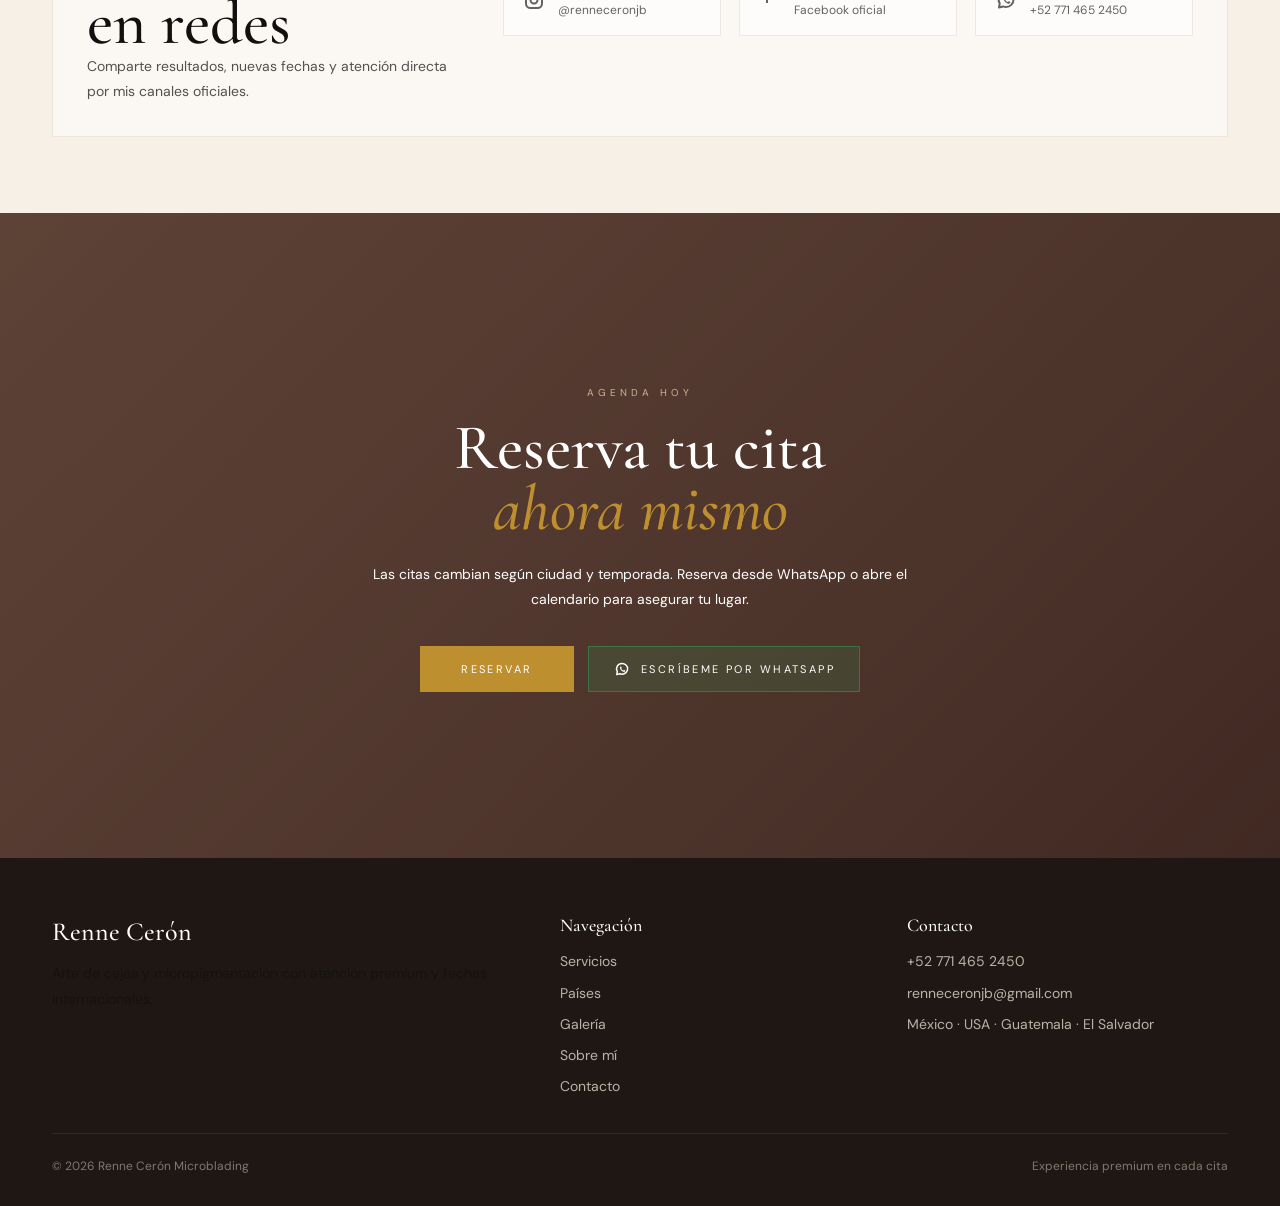
==== commit 9ea85c16: "Add social sharing preview" ====
--- a/index.html
+++ b/index.html
@@ -5,10 +5,22 @@
   <meta name="viewport" content="width=device-width, initial-scale=1.0">
   <title>Renne Cerón Microblading | Tours en EUA, México, Guatemala y El Salvador</title>
   <meta name="description" content="Microblading y micropigmentación profesional con agenda por tours en EUA, México, Guatemala y El Salvador.">
-  <meta property="og:image" content="assets/images/hero/hero.png">
-  <meta property="og:image:type" content="image/jpeg">
+  <link rel="canonical" href="https://osirisdamasmakeup.com/">
+  <meta property="og:type" content="website">
+  <meta property="og:url" content="https://osirisdamasmakeup.com/">
+  <meta property="og:site_name" content="Renne Cerón Microblading">
+  <meta property="og:title" content="Renne Cerón Microblading | Tours en EUA, México, Guatemala y El Salvador">
+  <meta property="og:description" content="Microblading y micropigmentación profesional con agenda por tours en EUA, México, Guatemala y El Salvador.">
+  <meta property="og:image" content="https://osirisdamasmakeup.com/assets/images/hero/social-preview.png">
+  <meta property="og:image:secure_url" content="https://osirisdamasmakeup.com/assets/images/hero/social-preview.png">
+  <meta property="og:image:alt" content="Vista previa del sitio de Renne Cerón Microblading con hero editorial y fotografía de microblading.">
+  <meta property="og:image:type" content="image/png">
   <meta property="og:image:width" content="1200">
   <meta property="og:image:height" content="630">
+  <meta name="twitter:card" content="summary_large_image">
+  <meta name="twitter:title" content="Renne Cerón Microblading | Tours en EUA, México, Guatemala y El Salvador">
+  <meta name="twitter:description" content="Microblading y micropigmentación profesional con agenda por tours en EUA, México, Guatemala y El Salvador.">
+  <meta name="twitter:image" content="https://osirisdamasmakeup.com/assets/images/hero/social-preview.png">
   <link rel="icon" type="image/png" href="assets/images/hero/favicon.png">
   <script>
     (function redirectIdentityTokenToAdmin() {
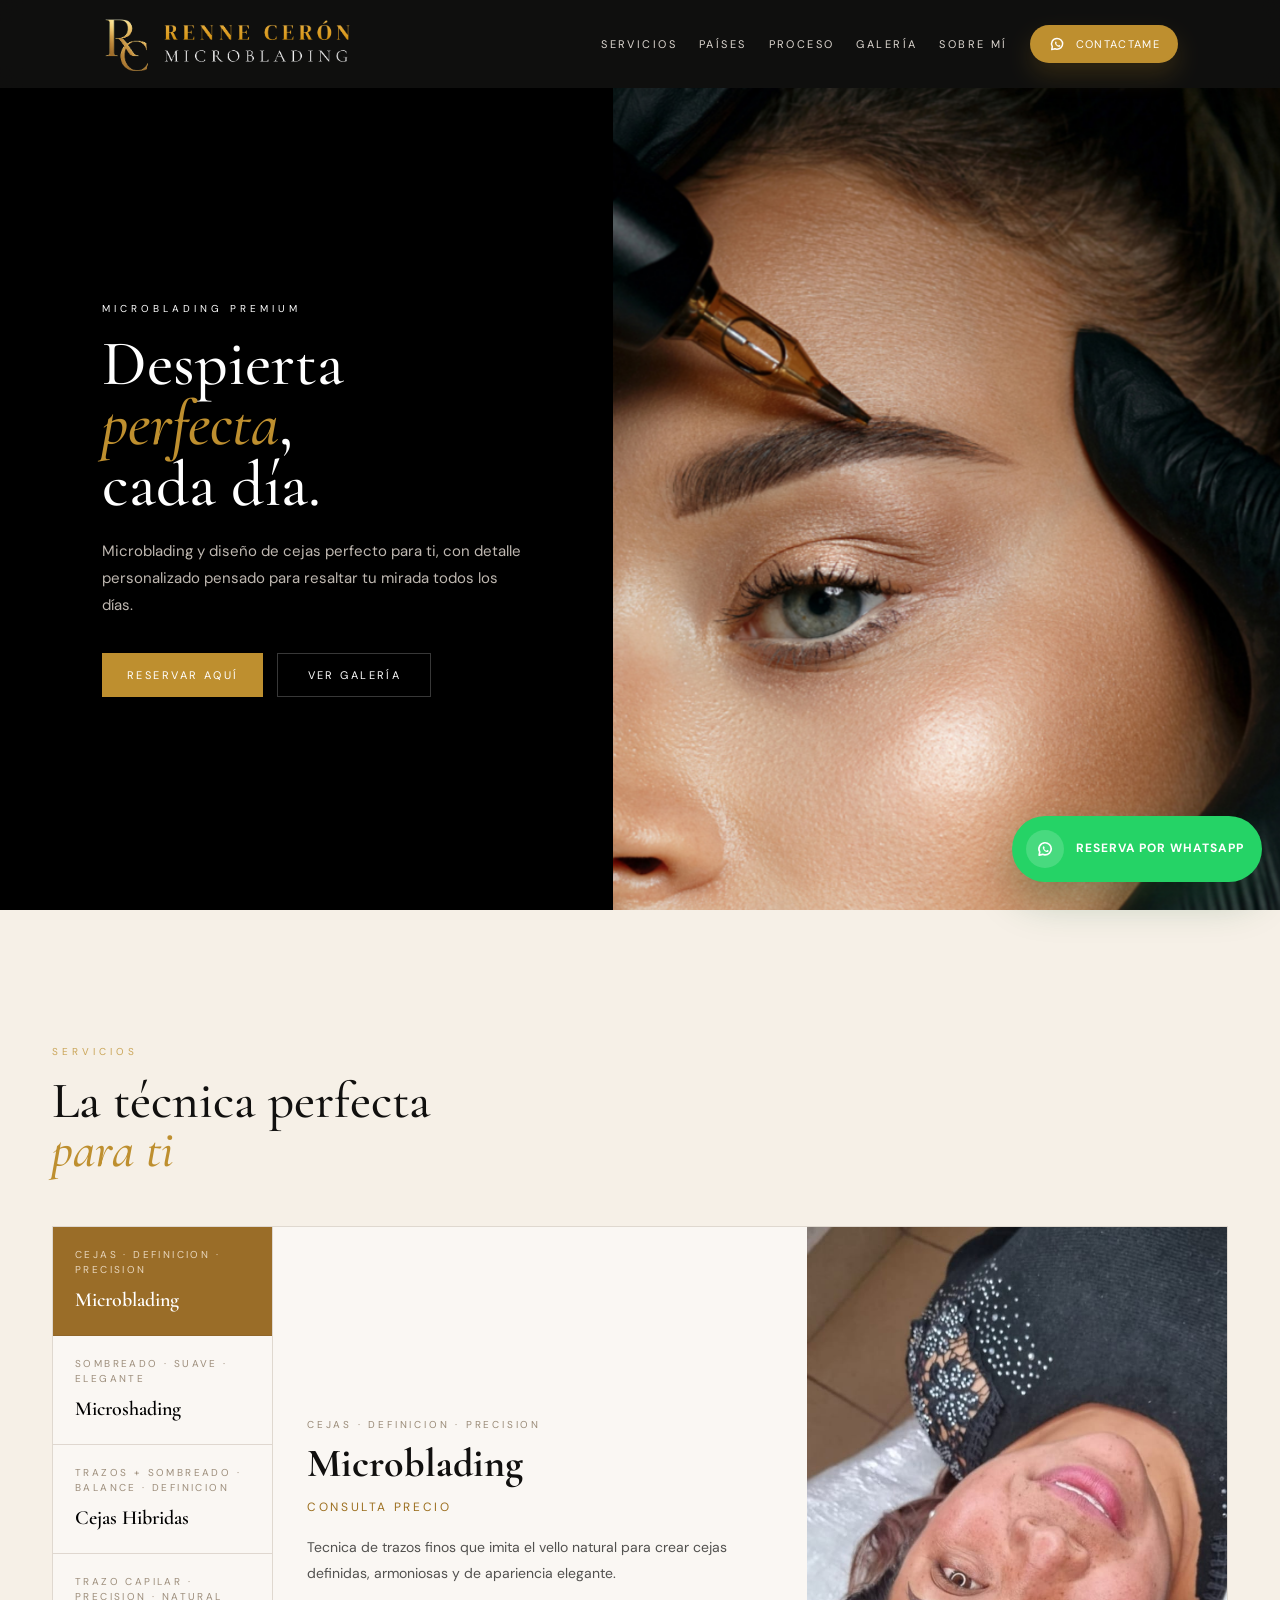
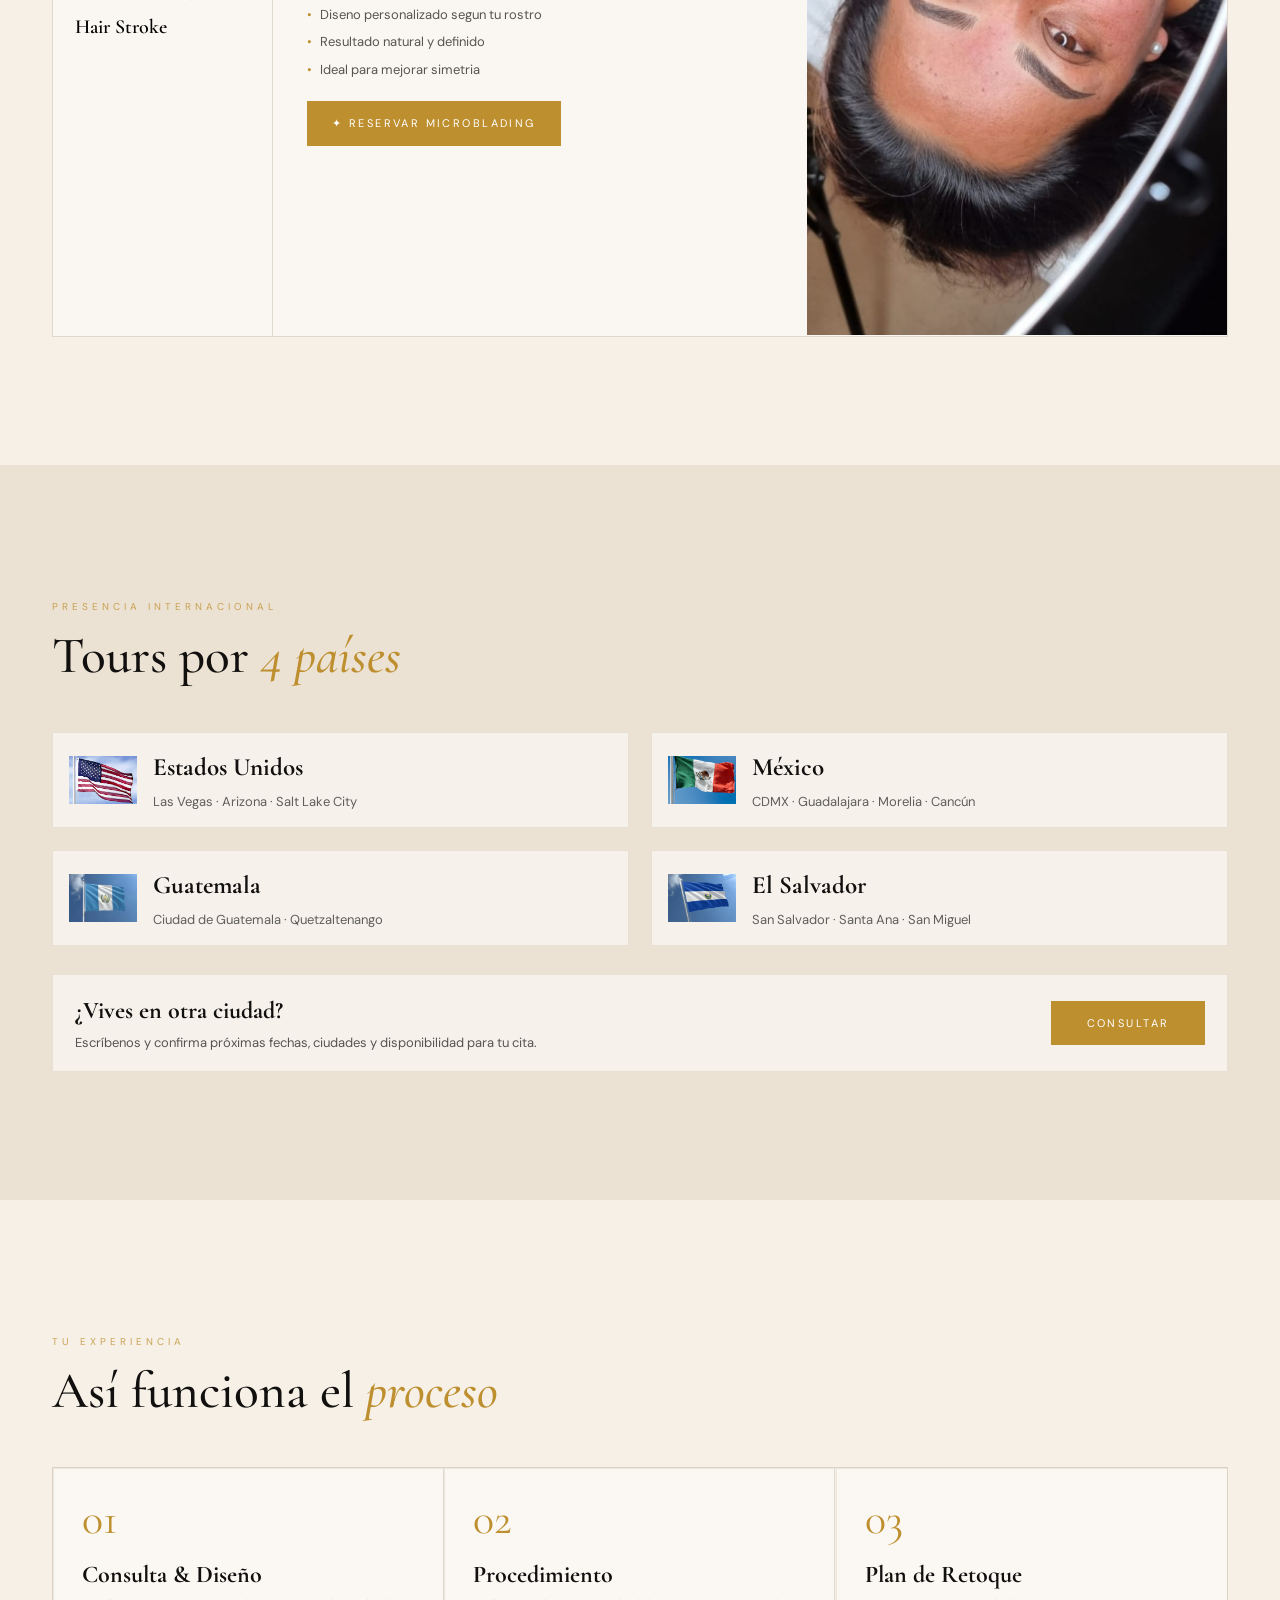
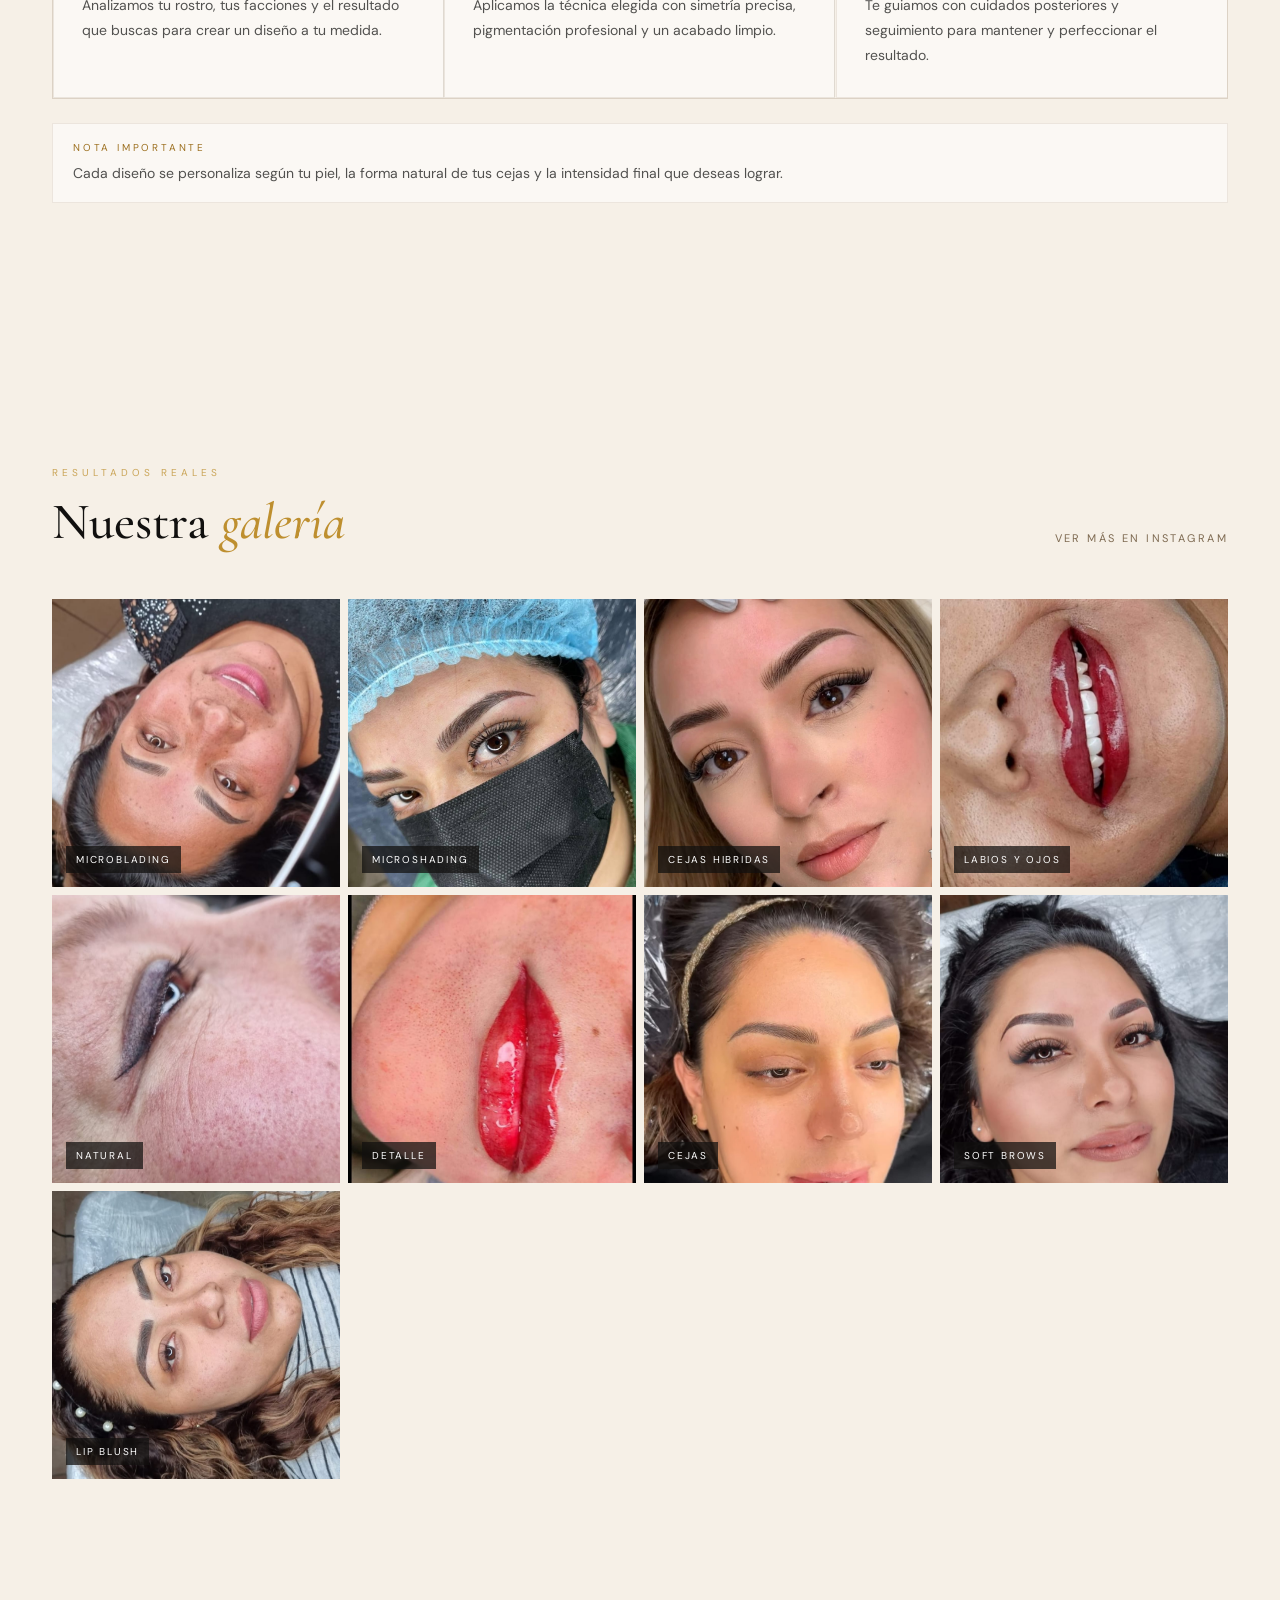
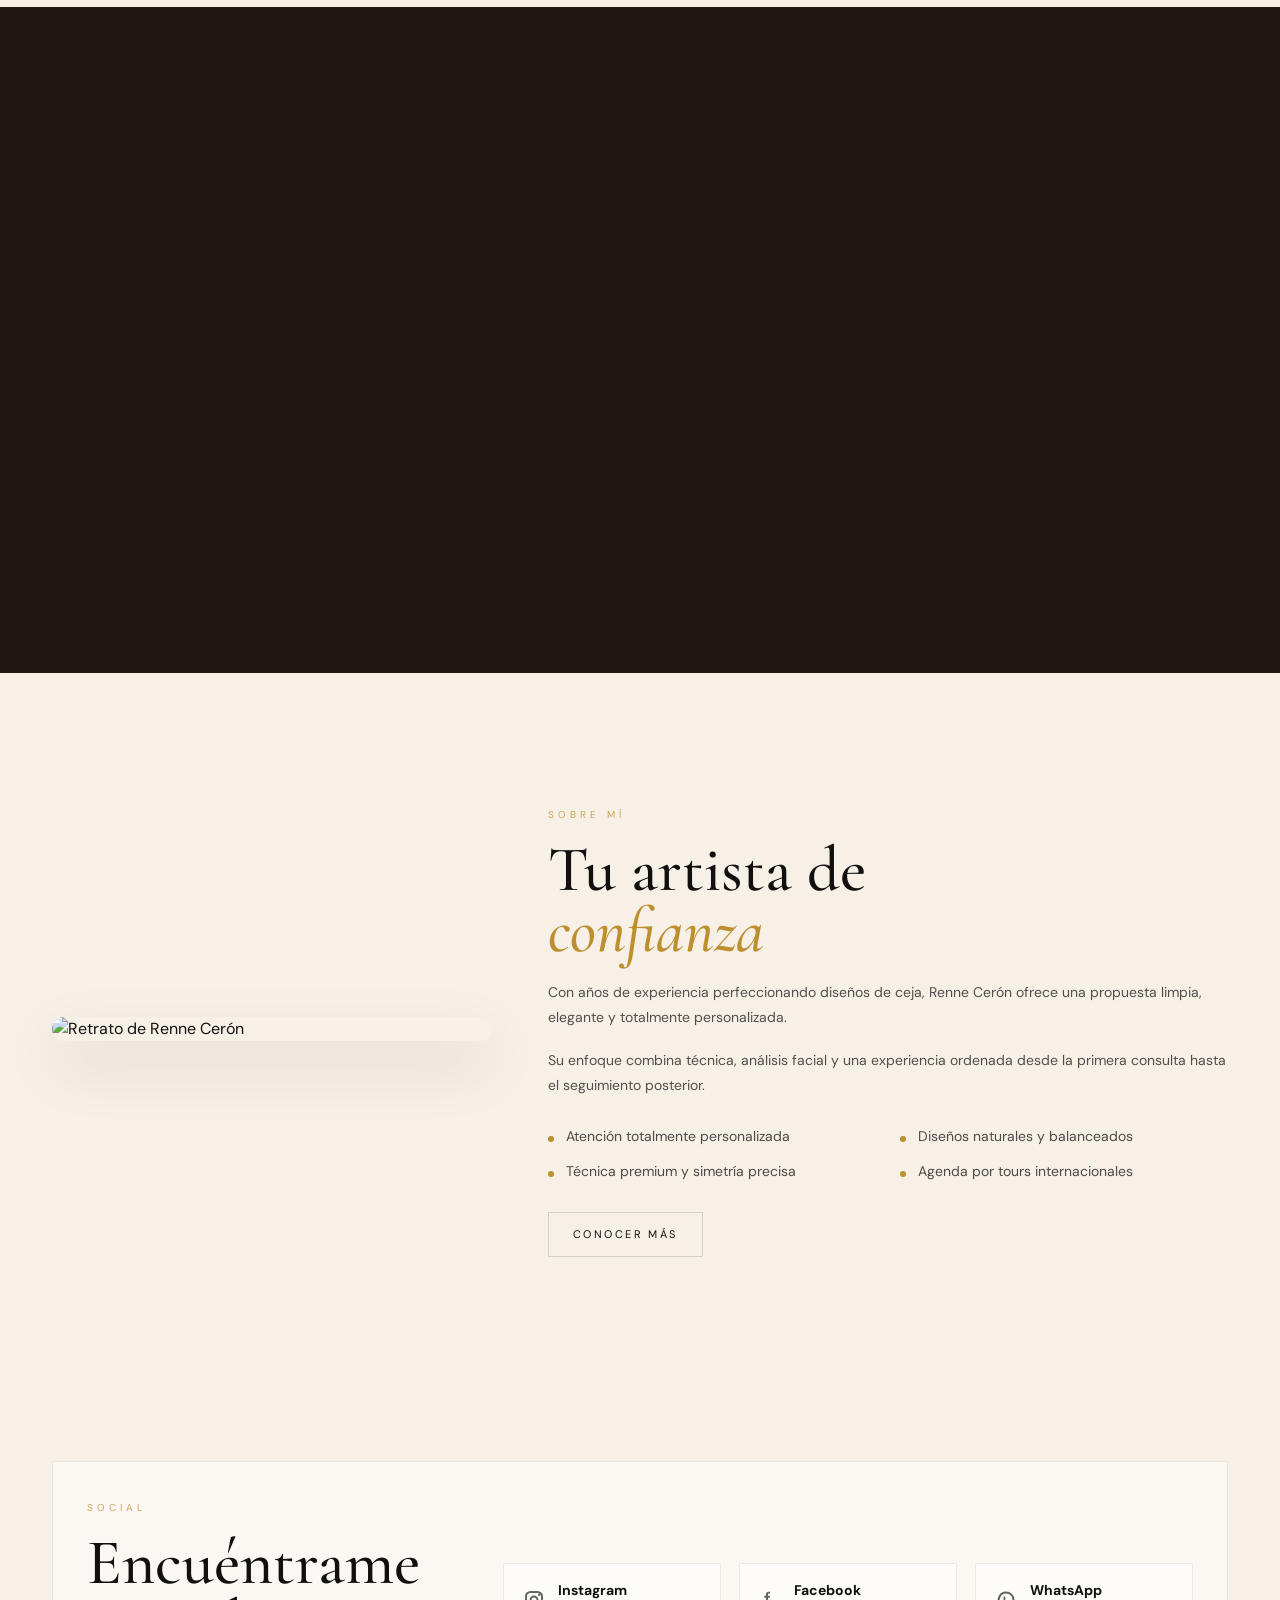
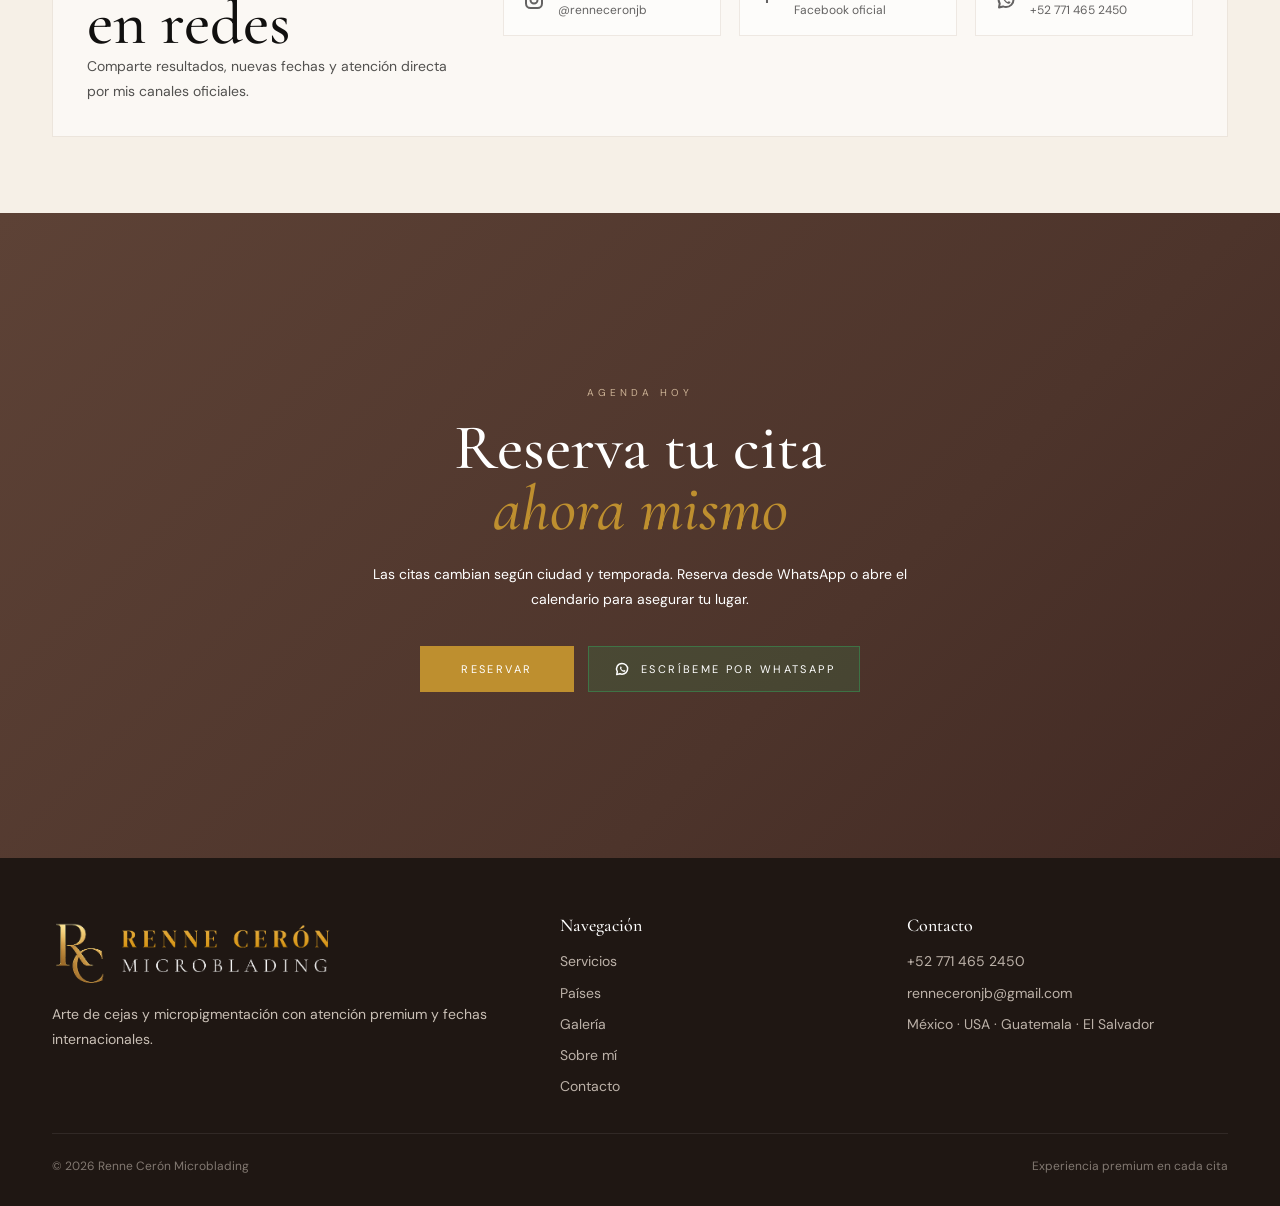
==== commit ac6be9bb: "Update footer branding" ====
--- a/index.html
+++ b/index.html
@@ -297,8 +297,10 @@
 
   <footer class="site-footer">
     <div class="footer-grid">
-      <div>
-        <h3>Renne Cerón</h3>
+      <div class="footer-brand">
+        <a class="footer-logo" href="#top" aria-label="Renne Cerón Microblading">
+          <img src="assets/images/hero/Logo.png" alt="Renne Cerón Microblading">
+        </a>
         <p>Arte de cejas y micropigmentación con atención premium y fechas internacionales.</p>
       </div>
       <div>
--- a/assets/css/main.css
+++ b/assets/css/main.css
@@ -660,6 +660,7 @@
 .section-cta .cta-block,
 .section-cta .cta-block p,
 .site-footer,
+.site-footer p,
 .site-footer a,
 .site-footer span {
   color: var(--white);
@@ -906,6 +907,22 @@
   padding-bottom: 28px;
 }
 
+.footer-brand {
+  display: flex;
+  flex-direction: column;
+  gap: 16px;
+}
+
+.footer-logo {
+  display: inline-flex;
+  align-self: flex-start;
+}
+
+.footer-logo img {
+  width: min(280px, 100%);
+  height: auto;
+}
+
 .footer-grid {
   display: grid;
   grid-template-columns: 1.5fr 1fr 1fr;
@@ -929,6 +946,14 @@
   display: block;
   margin-top: 6px;
   color: rgba(255, 244, 232, 0.7);
+}
+
+.site-footer p {
+  color: rgba(255, 244, 232, 0.76);
+}
+
+.site-footer a:hover {
+  color: rgba(255, 244, 232, 0.96);
 }
 
 .footer-bottom {
